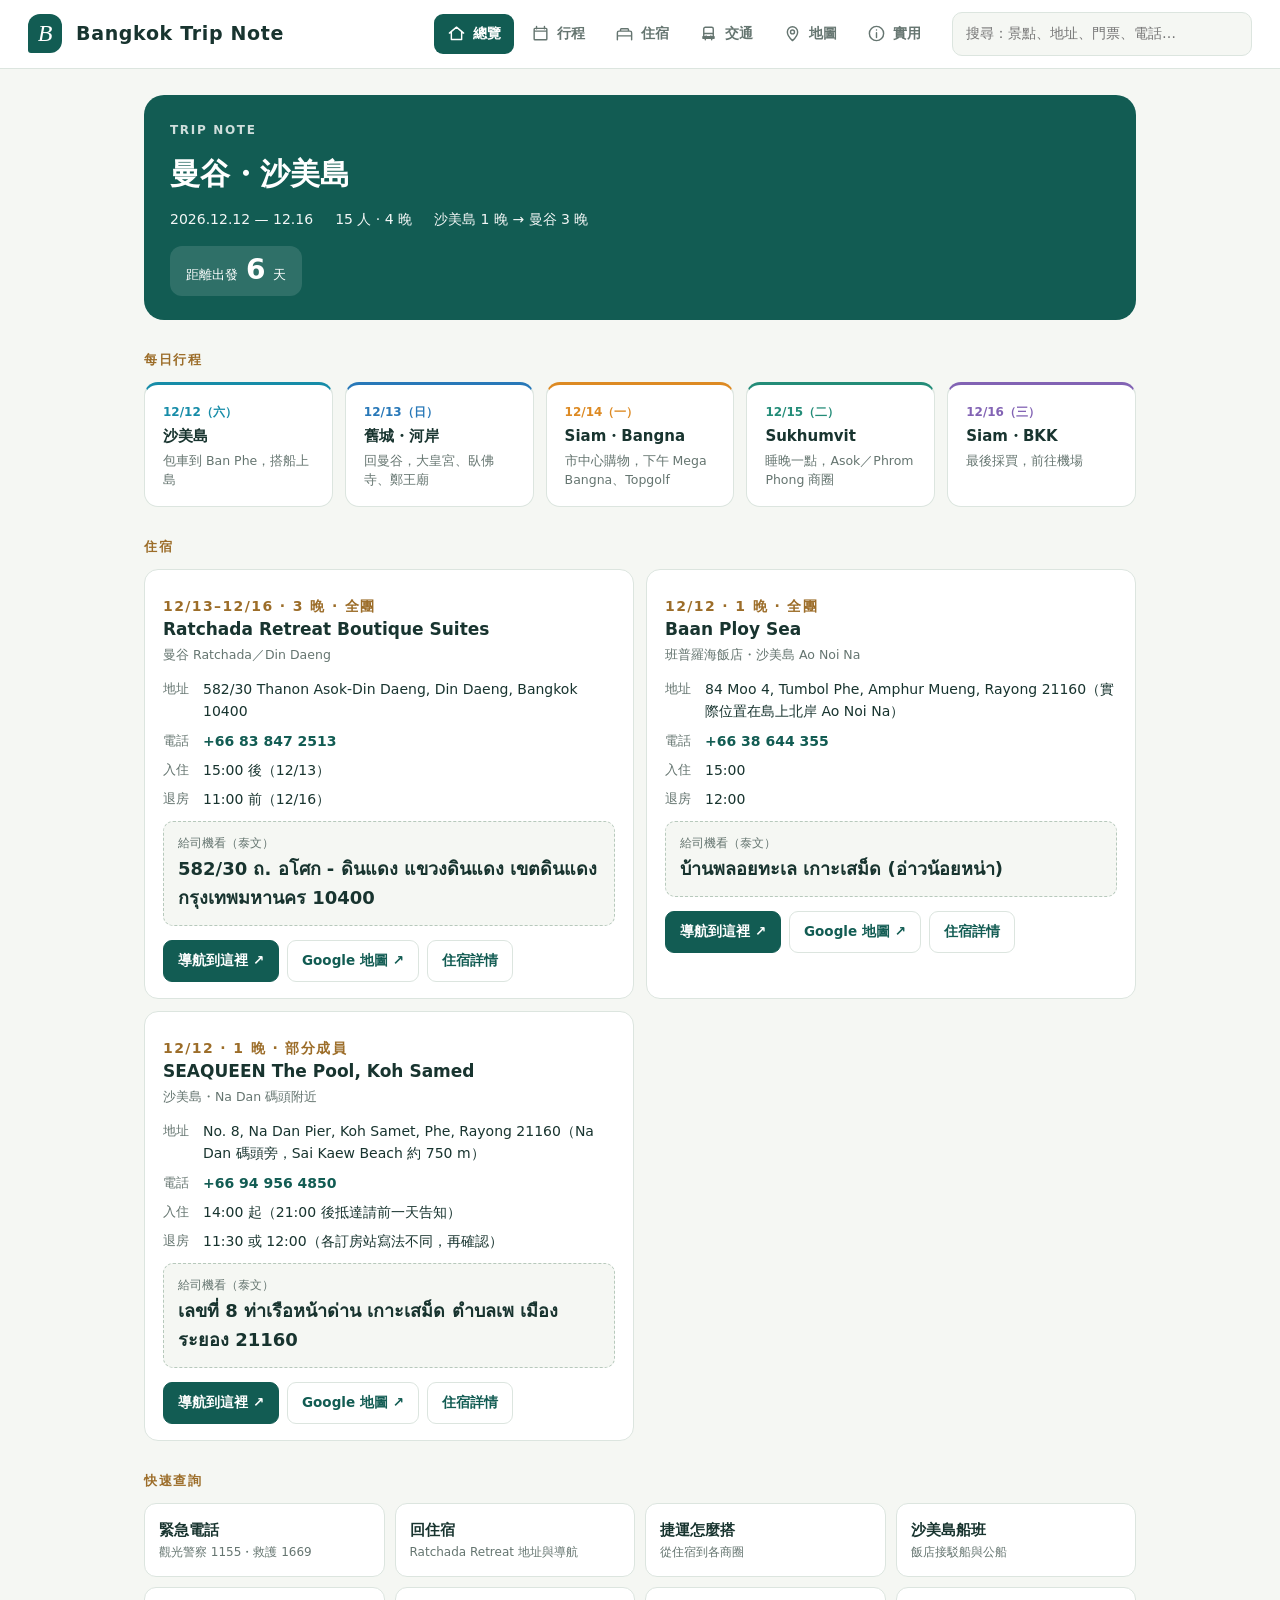
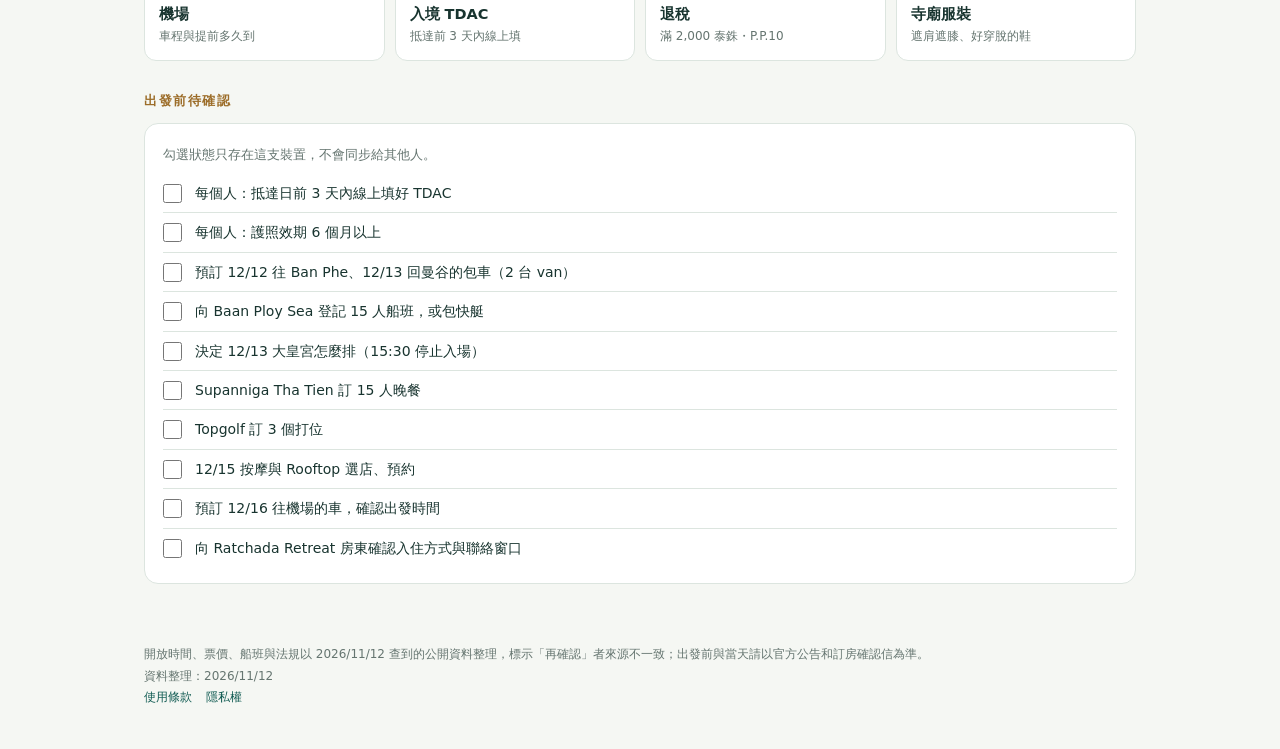
==== index.html @ 8118ffc1 "Add SEAQUEEN The Pool to the Koh Samet map and fill in stay contacts Position, Thai addresses and th" ====
<!doctype html>
<html lang="zh-Hant">
<head>
  <meta charset="utf-8">
  <meta name="viewport" content="width=device-width, initial-scale=1, viewport-fit=cover">
  <meta name="description" content="曼谷・沙美島旅遊攻略：2026 年 12 月 12–16 日每日行程、住宿、交通、景點資訊與實用須知。">
  <meta name="theme-color" content="#125c53">
  <meta name="referrer" content="strict-origin-when-cross-origin">
  <title>Bangkok Trip Note</title>
  <link rel="icon" href="favicon.svg" type="image/svg+xml">
  <link rel="stylesheet" href="vendor/leaflet.css">
  <link rel="stylesheet" href="styles.css?v=20261112-guide2">
  <link rel="stylesheet" href="guide.css?v=20261112-guide2">
  <script src="vendor/leaflet.js" defer></script>
  <script src="data.js?v=20261112-guide2" defer></script>
  <script src="itinerary.js?v=20261112-guide2" defer></script>
  <script src="guide-data.js?v=20261112-guide2" defer></script>
  <script src="navigation.js?v=20261112-guide2" defer></script>
  <script src="maps-config.js?v=20261012-live2" defer></script>
  <script src="google-maps.js?v=20261012-transit2" defer></script>
  <script src="app.js?v=20261112-guide2" defer></script>
  <script src="guide-app.js?v=20261112-guide2" defer></script>
</head>
<body>
  <a class="skip" href="#view">跳到主要內容</a>
  <header class="site-header">
    <a class="brand" href="#home" aria-label="Bangkok Trip Note 首頁"><span class="brand-symbol" aria-hidden="true">B</span><h1>Bangkok Trip Note</h1></a>
    <nav class="tabs" id="tabs" aria-label="攻略分頁"></nav>
    <div class="search" role="search">
      <label class="visually-hidden" for="search-input">搜尋攻略</label>
      <input id="search-input" type="search" placeholder="搜尋：景點、地址、門票、電話…" autocomplete="off" enterkeyhint="search">
      <div id="search-results" class="search-results" hidden></div>
    </div>
  </header>
  <main id="view" class="guide" tabindex="-1">
    <section id="view-home" class="view" data-view="home" aria-label="總覽"></section>
    <section id="view-plan" class="view" data-view="plan" aria-label="每日行程" hidden></section>
    <section id="view-stay" class="view" data-view="stay" aria-label="住宿" hidden></section>
    <section id="view-move" class="view" data-view="move" aria-label="交通" hidden></section>
    <section id="view-map" class="view view-map" data-view="map" aria-label="地圖" hidden>
      <div class="map-panel">
        <div class="map-toolbar"><div><span class="live-dot" aria-hidden="true"></span><strong id="map-label" aria-live="polite">住宿與行程</strong></div><div class="map-actions"><button id="home-closeup" type="button" hidden>住宿近景</button><button id="show-all" type="button">回到總覽</button><a class="header-link" id="open-google" target="_blank" rel="noopener noreferrer">Google 地圖 <span aria-hidden="true">↗</span></a></div></div>
        <nav id="day-tabs" class="day-tabs" aria-label="行程日期"></nav>
        <div class="map-wrap"><div id="route-map" aria-label="住宿、行程動線與活動範圍"></div><div id="gmp-map" aria-label="Google Maps 住宿與行程交通路線" hidden></div><div id="map-error" role="status" hidden></div></div>
        <div class="map-key"><span class="key-home">住宿</span><button id="toggle-routes" class="key-route" type="button" aria-pressed="true">交通路線</button><span class="key-area">活動範圍（概略）</span><button id="fit-route" type="button">全部路線</button></div>
        <div id="route-settings" class="route-settings" hidden><label for="departure-time">出發時間（曼谷）</label><input id="departure-time" type="datetime-local" step="60"><button id="update-departure" type="button">更新路線</button><span id="departure-error" role="status" hidden></span></div>
        <section id="navigation-panel" class="navigation-panel" aria-label="交通路線" hidden></section>
        <section id="route-details" class="route-details" aria-label="行程動線"></section>
        <div id="map-policies" class="map-policies" hidden><a href="terms.html">使用條款</a><a href="privacy.html">隱私權</a></div>
      </div>
    </section>
    <section id="view-info" class="view" data-view="info" aria-label="實用資訊" hidden></section>
  </main>
  <footer class="site-footer" id="site-footer"></footer>
  <noscript><p class="noscript">請啟用 JavaScript 以顯示攻略內容。</p></noscript>
</body>
</html>
---- vendor/leaflet.css ----
/* required styles */

.leaflet-pane,
.leaflet-tile,
.leaflet-marker-icon,
.leaflet-marker-shadow,
.leaflet-tile-container,
.leaflet-pane > svg,
.leaflet-pane > canvas,
.leaflet-zoom-box,
.leaflet-image-layer,
.leaflet-layer {
	position: absolute;
	left: 0;
	top: 0;
	}
.leaflet-container {
	overflow: hidden;
	}
.leaflet-tile,
.leaflet-marker-icon,
.leaflet-marker-shadow {
	-webkit-user-select: none;
	   -moz-user-select: none;
	        user-select: none;
	  -webkit-user-drag: none;
	}
/* Prevents IE11 from highlighting tiles in blue */
.leaflet-tile::selection {
	background: transparent;
}
/* Safari renders non-retina tile on retina better with this, but Chrome is worse */
.leaflet-safari .leaflet-tile {
	image-rendering: -webkit-optimize-contrast;
	}
/* hack that prevents hw layers "stretching" when loading new tiles */
.leaflet-safari .leaflet-tile-container {
	width: 1600px;
	height: 1600px;
	-webkit-transform-origin: 0 0;
	}
.leaflet-marker-icon,
.leaflet-marker-shadow {
	display: block;
	}
/* .leaflet-container svg: reset svg max-width decleration shipped in Joomla! (joomla.org) 3.x */
/* .leaflet-container img: map is broken in FF if you have max-width: 100% on tiles */
.leaflet-container .leaflet-overlay-pane svg {
	max-width: none !important;
	max-height: none !important;
	}
.leaflet-container .leaflet-marker-pane img,
.leaflet-container .leaflet-shadow-pane img,
.leaflet-container .leaflet-tile-pane img,
.leaflet-container img.leaflet-image-layer,
.leaflet-container .leaflet-tile {
	max-width: none !important;
	max-height: none !important;
	width: auto;
	padding: 0;
	}

.leaflet-container img.leaflet-tile {
	/* See: https://bugs.chromium.org/p/chromium/issues/detail?id=600120 */
	mix-blend-mode: plus-lighter;
}

.leaflet-container.leaflet-touch-zoom {
	-ms-touch-action: pan-x pan-y;
	touch-action: pan-x pan-y;
	}
.leaflet-container.leaflet-touch-drag {
	-ms-touch-action: pinch-zoom;
	/* Fallback for FF which doesn't support pinch-zoom */
	touch-action: none;
	touch-action: pinch-zoom;
}
.leaflet-container.leaflet-touch-drag.leaflet-touch-zoom {
	-ms-touch-action: none;
	touch-action: none;
}
.leaflet-container {
	-webkit-tap-highlight-color: transparent;
}
.leaflet-container a {
	-webkit-tap-highlight-color: rgba(51, 181, 229, 0.4);
}
.leaflet-tile {
	filter: inherit;
	visibility: hidden;
	}
.leaflet-tile-loaded {
	visibility: inherit;
	}
.leaflet-zoom-box {
	width: 0;
	height: 0;
	-moz-box-sizing: border-box;
	     box-sizing: border-box;
	z-index: 800;
	}
/* workaround for https://bugzilla.mozilla.org/show_bug.cgi?id=888319 */
.leaflet-overlay-pane svg {
	-moz-user-select: none;
	}

.leaflet-pane         { z-index: 400; }

.leaflet-tile-pane    { z-index: 200; }
.leaflet-overlay-pane { z-index: 400; }
.leaflet-shadow-pane  { z-index: 500; }
.leaflet-marker-pane  { z-index: 600; }
.leaflet-tooltip-pane   { z-index: 650; }
.leaflet-popup-pane   { z-index: 700; }

.leaflet-map-pane canvas { z-index: 100; }
.leaflet-map-pane svg    { z-index: 200; }

.leaflet-vml-shape {
	width: 1px;
	height: 1px;
	}
.lvml {
	behavior: url(#default#VML);
	display: inline-block;
	position: absolute;
	}


/* control positioning */

.leaflet-control {
	position: relative;
	z-index: 800;
	pointer-events: visiblePainted; /* IE 9-10 doesn't have auto */
	pointer-events: auto;
	}
.leaflet-top,
.leaflet-bottom {
	position: absolute;
	z-index: 1000;
	pointer-events: none;
	}
.leaflet-top {
	top: 0;
	}
.leaflet-right {
	right: 0;
	}
.leaflet-bottom {
	bottom: 0;
	}
.leaflet-left {
	left: 0;
	}
.leaflet-control {
	float: left;
	clear: both;
	}
.leaflet-right .leaflet-control {
	float: right;
	}
.leaflet-top .leaflet-control {
	margin-top: 10px;
	}
.leaflet-bottom .leaflet-control {
	margin-bottom: 10px;
	}
.leaflet-left .leaflet-control {
	margin-left: 10px;
	}
.leaflet-right .leaflet-control {
	margin-right: 10px;
	}


/* zoom and fade animations */

.leaflet-fade-anim .leaflet-popup {
	opacity: 0;
	-webkit-transition: opacity 0.2s linear;
	   -moz-transition: opacity 0.2s linear;
	        transition: opacity 0.2s linear;
	}
.leaflet-fade-anim .leaflet-map-pane .leaflet-popup {
	opacity: 1;
	}
.leaflet-zoom-animated {
	-webkit-transform-origin: 0 0;
	    -ms-transform-origin: 0 0;
	        transform-origin: 0 0;
	}
svg.leaflet-zoom-animated {
	will-change: transform;
}

.leaflet-zoom-anim .leaflet-zoom-animated {
	-webkit-transition: -webkit-transform 0.25s cubic-bezier(0,0,0.25,1);
	   -moz-transition:    -moz-transform 0.25s cubic-bezier(0,0,0.25,1);
	        transition:         transform 0.25s cubic-bezier(0,0,0.25,1);
	}
.leaflet-zoom-anim .leaflet-tile,
.leaflet-pan-anim .leaflet-tile {
	-webkit-transition: none;
	   -moz-transition: none;
	        transition: none;
	}

.leaflet-zoom-anim .leaflet-zoom-hide {
	visibility: hidden;
	}


/* cursors */

.leaflet-interactive {
	cursor: pointer;
	}
.leaflet-grab {
	cursor: -webkit-grab;
	cursor:    -moz-grab;
	cursor:         grab;
	}
.leaflet-crosshair,
.leaflet-crosshair .leaflet-interactive {
	cursor: crosshair;
	}
.leaflet-popup-pane,
.leaflet-control {
	cursor: auto;
	}
.leaflet-dragging .leaflet-grab,
.leaflet-dragging .leaflet-grab .leaflet-interactive,
.leaflet-dragging .leaflet-marker-draggable {
	cursor: move;
	cursor: -webkit-grabbing;
	cursor:    -moz-grabbing;
	cursor:         grabbing;
	}

/* marker & overlays interactivity */
.leaflet-marker-icon,
.leaflet-marker-shadow,
.leaflet-image-layer,
.leaflet-pane > svg path,
.leaflet-tile-container {
	pointer-events: none;
	}

.leaflet-marker-icon.leaflet-interactive,
.leaflet-image-layer.leaflet-interactive,
.leaflet-pane > svg path.leaflet-interactive,
svg.leaflet-image-layer.leaflet-interactive path {
	pointer-events: visiblePainted; /* IE 9-10 doesn't have auto */
	pointer-events: auto;
	}

/* visual tweaks */

.leaflet-container {
	background: #ddd;
	outline-offset: 1px;
	}
.leaflet-container a {
	color: #0078A8;
	}
.leaflet-zoom-box {
	border: 2px dotted #38f;
	background: rgba(255,255,255,0.5);
	}


/* general typography */
.leaflet-container {
	font-family: "Helvetica Neue", Arial, Helvetica, sans-serif;
	font-size: 12px;
	font-size: 0.75rem;
	line-height: 1.5;
	}


/* general toolbar styles */

.leaflet-bar {
	box-shadow: 0 1px 5px rgba(0,0,0,0.65);
	border-radius: 4px;
	}
.leaflet-bar a {
	background-color: #fff;
	border-bottom: 1px solid #ccc;
	width: 26px;
	height: 26px;
	line-height: 26px;
	display: block;
	text-align: center;
	text-decoration: none;
	color: black;
	}
.leaflet-bar a,
.leaflet-control-layers-toggle {
	background-position: 50% 50%;
	background-repeat: no-repeat;
	display: block;
	}
.leaflet-bar a:hover,
.leaflet-bar a:focus {
	background-color: #f4f4f4;
	}
.leaflet-bar a:first-child {
	border-top-left-radius: 4px;
	border-top-right-radius: 4px;
	}
.leaflet-bar a:last-child {
	border-bottom-left-radius: 4px;
	border-bottom-right-radius: 4px;
	border-bottom: none;
	}
.leaflet-bar a.leaflet-disabled {
	cursor: default;
	background-color: #f4f4f4;
	color: #bbb;
	}

.leaflet-touch .leaflet-bar a {
	width: 30px;
	height: 30px;
	line-height: 30px;
	}
.leaflet-touch .leaflet-bar a:first-child {
	border-top-left-radius: 2px;
	border-top-right-radius: 2px;
	}
.leaflet-touch .leaflet-bar a:last-child {
	border-bottom-left-radius: 2px;
	border-bottom-right-radius: 2px;
	}

/* zoom control */

.leaflet-control-zoom-in,
.leaflet-control-zoom-out {
	font: bold 18px 'Lucida Console', Monaco, monospace;
	text-indent: 1px;
	}

.leaflet-touch .leaflet-control-zoom-in, .leaflet-touch .leaflet-control-zoom-out  {
	font-size: 22px;
	}


/* layers control */

.leaflet-control-layers {
	box-shadow: 0 1px 5px rgba(0,0,0,0.4);
	background: #fff;
	border-radius: 5px;
	}
.leaflet-control-layers-toggle {
	background-image: url(images/layers.png);
	width: 36px;
	height: 36px;
	}
.leaflet-retina .leaflet-control-layers-toggle {
	background-image: url(images/layers-2x.png);
	background-size: 26px 26px;
	}
.leaflet-touch .leaflet-control-layers-toggle {
	width: 44px;
	height: 44px;
	}
.leaflet-control-layers .leaflet-control-layers-list,
.leaflet-control-layers-expanded .leaflet-control-layers-toggle {
	display: none;
	}
.leaflet-control-layers-expanded .leaflet-control-layers-list {
	display: block;
	position: relative;
	}
.leaflet-control-layers-expanded {
	padding: 6px 10px 6px 6px;
	color: #333;
	background: #fff;
	}
.leaflet-control-layers-scrollbar {
	overflow-y: scroll;
	overflow-x: hidden;
	padding-right: 5px;
	}
.leaflet-control-layers-selector {
	margin-top: 2px;
	position: relative;
	top: 1px;
	}
.leaflet-control-layers label {
	display: block;
	font-size: 13px;
	font-size: 1.08333em;
	}
.leaflet-control-layers-separator {
	height: 0;
	border-top: 1px solid #ddd;
	margin: 5px -10px 5px -6px;
	}

/* Default icon URLs */
.leaflet-default-icon-path { /* used only in path-guessing heuristic, see L.Icon.Default */
	background-image: url(images/marker-icon.png);
	}


/* attribution and scale controls */

.leaflet-container .leaflet-control-attribution {
	background: #fff;
	background: rgba(255, 255, 255, 0.8);
	margin: 0;
	}
.leaflet-control-attribution,
.leaflet-control-scale-line {
	padding: 0 5px;
	color: #333;
	line-height: 1.4;
	}
.leaflet-control-attribution a {
	text-decoration: none;
	}
.leaflet-control-attribution a:hover,
.leaflet-control-attribution a:focus {
	text-decoration: underline;
	}
.leaflet-attribution-flag {
	display: inline !important;
	vertical-align: baseline !important;
	width: 1em;
	height: 0.6669em;
	}
.leaflet-left .leaflet-control-scale {
	margin-left: 5px;
	}
.leaflet-bottom .leaflet-control-scale {
	margin-bottom: 5px;
	}
.leaflet-control-scale-line {
	border: 2px solid #777;
	border-top: none;
	line-height: 1.1;
	padding: 2px 5px 1px;
	white-space: nowrap;
	-moz-box-sizing: border-box;
	     box-sizing: border-box;
	background: rgba(255, 255, 255, 0.8);
	text-shadow: 1px 1px #fff;
	}
.leaflet-control-scale-line:not(:first-child) {
	border-top: 2px solid #777;
	border-bottom: none;
	margin-top: -2px;
	}
.leaflet-control-scale-line:not(:first-child):not(:last-child) {
	border-bottom: 2px solid #777;
	}

.leaflet-touch .leaflet-control-attribution,
.leaflet-touch .leaflet-control-layers,
.leaflet-touch .leaflet-bar {
	box-shadow: none;
	}
.leaflet-touch .leaflet-control-layers,
.leaflet-touch .leaflet-bar {
	border: 2px solid rgba(0,0,0,0.2);
	background-clip: padding-box;
	}


/* popup */

.leaflet-popup {
	position: absolute;
	text-align: center;
	margin-bottom: 20px;
	}
.leaflet-popup-content-wrapper {
	padding: 1px;
	text-align: left;
	border-radius: 12px;
	}
.leaflet-popup-content {
	margin: 13px 24px 13px 20px;
	line-height: 1.3;
	font-size: 13px;
	font-size: 1.08333em;
	min-height: 1px;
	}
.leaflet-popup-content p {
	margin: 17px 0;
	margin: 1.3em 0;
	}
.leaflet-popup-tip-container {
	width: 40px;
	height: 20px;
	position: absolute;
	left: 50%;
	margin-top: -1px;
	margin-left: -20px;
	overflow: hidden;
	pointer-events: none;
	}
.leaflet-popup-tip {
	width: 17px;
	height: 17px;
	padding: 1px;

	margin: -10px auto 0;
	pointer-events: auto;

	-webkit-transform: rotate(45deg);
	   -moz-transform: rotate(45deg);
	    -ms-transform: rotate(45deg);
	        transform: rotate(45deg);
	}
.leaflet-popup-content-wrapper,
.leaflet-popup-tip {
	background: white;
	color: #333;
	box-shadow: 0 3px 14px rgba(0,0,0,0.4);
	}
.leaflet-container a.leaflet-popup-close-button {
	position: absolute;
	top: 0;
	right: 0;
	border: none;
	text-align: center;
	width: 24px;
	height: 24px;
	font: 16px/24px Tahoma, Verdana, sans-serif;
	color: #757575;
	text-decoration: none;
	background: transparent;
	}
.leaflet-container a.leaflet-popup-close-button:hover,
.leaflet-container a.leaflet-popup-close-button:focus {
	color: #585858;
	}
.leaflet-popup-scrolled {
	overflow: auto;
	}

.leaflet-oldie .leaflet-popup-content-wrapper {
	-ms-zoom: 1;
	}
.leaflet-oldie .leaflet-popup-tip {
	width: 24px;
	margin: 0 auto;

	-ms-filter: "progid:DXImageTransform.Microsoft.Matrix(M11=0.70710678, M12=0.70710678, M21=-0.70710678, M22=0.70710678)";
	filter: progid:DXImageTransform.Microsoft.Matrix(M11=0.70710678, M12=0.70710678, M21=-0.70710678, M22=0.70710678);
	}

.leaflet-oldie .leaflet-control-zoom,
.leaflet-oldie .leaflet-control-layers,
.leaflet-oldie .leaflet-popup-content-wrapper,
.leaflet-oldie .leaflet-popup-tip {
	border: 1px solid #999;
	}


/* div icon */

.leaflet-div-icon {
	background: #fff;
	border: 1px solid #666;
	}


/* Tooltip */
/* Base styles for the element that has a tooltip */
.leaflet-tooltip {
	position: absolute;
	padding: 6px;
	background-color: #fff;
	border: 1px solid #fff;
	border-radius: 3px;
	color: #222;
	white-space: nowrap;
	-webkit-user-select: none;
	-moz-user-select: none;
	-ms-user-select: none;
	user-select: none;
	pointer-events: none;
	box-shadow: 0 1px 3px rgba(0,0,0,0.4);
	}
.leaflet-tooltip.leaflet-interactive {
	cursor: pointer;
	pointer-events: auto;
	}
.leaflet-tooltip-top:before,
.leaflet-tooltip-bottom:before,
.leaflet-tooltip-left:before,
.leaflet-tooltip-right:before {
	position: absolute;
	pointer-events: none;
	border: 6px solid transparent;
	background: transparent;
	content: "";
	}

/* Directions */

.leaflet-tooltip-bottom {
	margin-top: 6px;
}
.leaflet-tooltip-top {
	margin-top: -6px;
}
.leaflet-tooltip-bottom:before,
.leaflet-tooltip-top:before {
	left: 50%;
	margin-left: -6px;
	}
.leaflet-tooltip-top:before {
	bottom: 0;
	margin-bottom: -12px;
	border-top-color: #fff;
	}
.leaflet-tooltip-bottom:before {
	top: 0;
	margin-top: -12px;
	margin-left: -6px;
	border-bottom-color: #fff;
	}
.leaflet-tooltip-left {
	margin-left: -6px;
}
.leaflet-tooltip-right {
	margin-left: 6px;
}
.leaflet-tooltip-left:before,
.leaflet-tooltip-right:before {
	top: 50%;
	margin-top: -6px;
	}
.leaflet-tooltip-left:before {
	right: 0;
	margin-right: -12px;
	border-left-color: #fff;
	}
.leaflet-tooltip-right:before {
	left: 0;
	margin-left: -12px;
	border-right-color: #fff;
	}

/* Printing */

@media print {
	/* Prevent printers from removing background-images of controls. */
	.leaflet-control {
		-webkit-print-color-adjust: exact;
		print-color-adjust: exact;
		}
	}
---- styles.css ----
:root{color-scheme:light;--ink:#18342f;--muted:#657570;--line:#dce5df;--paper:#f5f7f3;--green:#125c53;--soft:#e9f1e9;--gold:#9c6d29;--white:#fff;font-family:Inter,"Noto Sans TC","Microsoft JhengHei",system-ui,sans-serif;font-size:14px;line-height:1.55}
*{box-sizing:border-box}body{margin:0;background:var(--paper);color:var(--ink)}a{color:var(--green);text-decoration:none}a:hover{text-decoration:underline}button,summary,a{-webkit-tap-highlight-color:transparent}button{font:inherit;cursor:pointer}button:focus-visible,a:focus-visible,summary:focus-visible{outline:3px solid #d39339;outline-offset:3px}h1,h2,h3,p{margin:0}.skip{position:absolute;top:-80px;left:12px;background:white;padding:12px;z-index:10}.skip:focus{top:8px}
.site-header{height:96px;display:flex;align-items:center;justify-content:space-between;gap:24px;padding:18px 32px;background:var(--white);border-bottom:1px solid var(--line)}.brand{display:flex;align-items:center;gap:14px;color:var(--ink)}.brand:hover{text-decoration:none}.brand-symbol{width:43px;height:49px;border-radius:15px 15px 15px 3px;background:var(--green);color:white;display:grid;place-items:center;font-family:Georgia,serif;font-size:30px;font-style:italic}.eyebrow{font-size:10px;letter-spacing:.15em;font-weight:650;color:var(--muted)}h1{font-size:23px;letter-spacing:.035em;font-weight:650}.trip{display:flex;align-items:center;gap:20px;font-size:13px;font-variant-numeric:tabular-nums}.trip-divider{width:1px;height:20px;background:var(--line)}.header-link{font-size:13px;white-space:nowrap}.header-link span{margin-left:12px}
.workspace{display:grid;grid-template-columns:minmax(330px,405px) minmax(0,1fr);max-width:1920px;margin:0 auto}.options-panel{padding:28px 24px 40px;border-right:1px solid var(--line);background:var(--white);height:calc(100dvh - 96px);overflow:auto}.options-heading{display:flex;justify-content:space-between;align-items:center;gap:15px}.options-heading h2{font-size:21px;margin-top:7px;font-weight:650}.count{font-family:Georgia,serif;font-size:42px;color:#b7c9bc;line-height:1}.intro{font-size:12px;color:var(--muted);margin:12px 0 22px;line-height:1.8}.stay-list{display:grid;gap:11px;margin-top:22px}.stay-card{border:1px solid var(--line);border-radius:12px;background:white;overflow:hidden}.stay-card[open]{border-color:#6a958b;box-shadow:0 5px 18px #193e3210}.stay-card summary{cursor:pointer;list-style:none;padding:16px 14px;display:grid;grid-template-columns:30px minmax(0,1fr) 12px;gap:11px;align-items:start}.stay-card summary::-webkit-details-marker{display:none}.letter{display:grid;place-items:center;width:29px;height:29px;border:1px solid #afc6bb;border-radius:50%;color:var(--green);font-size:12px;font-weight:650}.stay-card[open] .letter{background:var(--green);border-color:var(--green);color:white}.card-name{font-size:14px;font-weight:650;display:block;line-height:1.5;overflow-wrap:anywhere}.card-area{display:block;font-size:11px;color:var(--muted);margin-top:4px}.chevron{color:var(--muted);font-size:15px;transition:transform .16s}.stay-card[open] .chevron{transform:rotate(180deg)}.card-detail{padding:0 16px 17px 55px}.full-name{font-size:11px;color:var(--muted);line-height:1.65;padding-bottom:13px}.room-count{font-size:13px;font-weight:650}.bed-note{font-size:12px;line-height:1.8;margin:6px 0 12px;color:#4c655e}.tags{display:flex;flex-wrap:wrap;gap:5px;margin:10px 0 15px}.tag{font-size:10px;background:var(--soft);color:#33584b;padding:3px 7px;border-radius:4px}.price{border-top:1px solid var(--line);border-bottom:1px solid var(--line);padding:12px 0;margin:14px 0}.price-label{font-size:10px;color:var(--muted);display:block}.price-value{font-size:23px;font-weight:650;font-variant-numeric:tabular-nums;letter-spacing:-.03em}.price-per{font-size:11px;color:var(--muted);margin-top:2px}.price-pending{font-size:16px;font-weight:600}.review{font-size:11px;color:var(--muted);margin-top:5px}.note-label{font-size:10px;color:var(--gold);font-weight:650;letter-spacing:.1em;margin:13px 0 3px}.fact-note{font-size:12px;line-height:1.8}.card-actions{display:flex;flex-wrap:wrap;gap:8px;margin-top:15px}.focus-button{background:var(--green);border:1px solid var(--green);color:white;padding:8px 10px;border-radius:6px;font-size:11px}.listing-link{border:1px solid var(--line);padding:8px 10px;border-radius:6px;font-size:11px}.location-source{display:inline-block;margin-top:12px;font-size:10px}.source-note{border-top:1px solid var(--line);margin-top:24px;padding-top:17px;font-size:11px;color:var(--muted);line-height:1.8}.source-note strong{font-weight:600}.source-note p{margin-top:6px}
.map-panel{height:calc(100dvh - 96px);display:flex;flex-direction:column;min-height:530px;padding:22px 24px 0;min-width:0}.map-toolbar{display:flex;align-items:center;justify-content:space-between;gap:12px;padding-bottom:15px;min-height:44px}.map-toolbar>div{display:flex;gap:9px;align-items:center;font-size:13px;min-width:0}.map-toolbar strong{font-weight:600;overflow-wrap:anywhere}.live-dot{width:7px;height:7px;background:var(--green);border-radius:50%;flex-shrink:0}#show-all{border:0;background:transparent;color:var(--green);padding:5px 0;font-size:11px;white-space:nowrap}#show-all span{margin-left:8px}.map-wrap{position:relative;flex:1;min-height:340px;border:1px solid var(--line);border-radius:13px;overflow:hidden;background:#e6ece3}.map-wrap iframe{width:100%;height:100%;position:absolute;inset:0;border:0}.map-caption{display:flex;gap:12px;padding:15px 1px;font-size:11px;line-height:1.8;color:var(--muted)}.map-caption strong{color:var(--ink);font-weight:600}.location-icon{font-size:24px;line-height:1.2;color:var(--green)}.itinerary-strip{display:flex;gap:15px;margin-top:16px;font-size:10px;padding:12px 1px 17px;border-top:1px solid var(--line);color:var(--muted)}.itinerary-strip>span{white-space:nowrap;font-weight:650;color:var(--ink)}.itinerary-strip p span{color:#adbeb3}
@media(min-width:1450px){.workspace{grid-template-columns:440px minmax(0,1fr)}.options-panel{padding:32px}.map-panel{padding:28px 32px 0}.site-header{padding-left:40px;padding-right:40px}}
@media(max-width:1050px){.trip{display:none}.site-header{padding:18px 22px}.workspace{grid-template-columns:330px minmax(0,1fr)}.options-panel{padding:22px 18px}.map-panel{padding:18px 18px 0}.map-caption{font-size:10px}.itinerary-strip{display:none}}
@media(max-width:760px){.site-header{height:auto;min-height:82px;padding:15px 18px;gap:10px}.brand{gap:10px}.brand-symbol{width:33px;height:39px;font-size:25px;border-radius:11px 11px 11px 3px}.eyebrow{font-size:8px}h1{font-size:19px}.header-link{font-size:11px}.header-link span{margin-left:2px}.workspace{display:flex;flex-direction:column}.map-panel{order:0;height:auto;min-height:0;padding:16px 15px 0}.map-wrap{min-height:400px;height:55dvh;flex:auto}.map-toolbar{padding-bottom:12px}.map-toolbar>div{font-size:12px}.map-caption{font-size:11px;padding-bottom:17px}.options-panel{order:1;height:auto;overflow:visible;border:0;padding:25px 20px 36px}.options-heading h2{font-size:22px}.intro{margin-bottom:18px}.stay-card summary{padding:17px 15px}.card-name{font-size:15px}.card-area{font-size:12px}.card-detail{padding-left:57px;padding-right:18px}.focus-button,.listing-link{font-size:12px;min-height:42px;padding:10px 13px}.source-note{font-size:12px}.card-detail .fact-note,.bed-note{font-size:13px}.full-name{font-size:12px}.tag{font-size:11px}.location-source{font-size:11px}.price-label{font-size:11px}.price-per{font-size:12px}.map-toolbar button{min-height:40px}.count{font-size:45px}}
.stay-card.is-selected{border-color:var(--green)}.stay-card.is-selected>summary{background:var(--soft)}.stay-card.is-selected .letter{background:var(--green);border-color:var(--green);color:white}
[hidden]{display:none!important}
#route-map{position:absolute;inset:0;width:100%;height:100%;background:#edf0eb;z-index:0;font-family:inherit}
.home-icon,.place-icon{background:none;border:0}.home-pin{display:grid;place-items:center;width:28px;height:28px;border-radius:50%;background:#e43f43;color:white;border:2px solid white;font-size:11px;font-weight:750;box-shadow:0 2px 8px #18342f45}.home-pin.selected{width:36px;height:36px;font-size:14px;outline:7px solid #e43f4330;box-shadow:0 0 0 13px #e43f4310,0 3px 12px #18342f45;animation:home-pulse 2.8s ease-out infinite}.place-pin{display:grid;place-items:center;width:23px;height:23px;border-radius:50%;border:2px solid white;color:#fff;font-size:10px;font-weight:650;box-shadow:0 1px 5px #18342f35}.route-active{stroke-dasharray:13 8;animation:route-flow 16s linear infinite}.home-tooltip{font-family:inherit;font-size:11px;font-weight:650;color:var(--ink);border:0!important;box-shadow:0 2px 8px #18342f15!important}.place-popup{display:grid;gap:9px;font-family:inherit;min-width:140px;font-size:12px}.place-popup a{color:var(--green)!important;font-size:11px}.leaflet-tooltip{font-family:inherit;font-size:11px}.leaflet-control-attribution{font-size:9px!important}.leaflet-control-zoom a{color:var(--ink)}
@keyframes home-pulse{0%,100%{outline-color:#e43f4330}50%{outline-color:#e43f4360}}
@keyframes route-flow{to{stroke-dashoffset:-210}}
.map-panel{overflow:auto;min-height:0;padding-bottom:20px}.map-wrap{flex:none;height:clamp(320px,43dvh,640px);min-height:320px}
.map-actions{display:flex;gap:14px}.map-actions button,#fit-route{border:0;background:none;color:var(--green);font-size:11px;padding:5px 0;white-space:nowrap}
.day-tabs{display:flex;gap:7px;padding-bottom:13px;overflow-x:auto;flex-shrink:0}.day-tab{display:flex;align-items:center;gap:7px;white-space:nowrap;border:1px solid var(--line);background:#fff;border-radius:8px;padding:9px 11px;min-height:42px;font-size:11px;color:var(--muted)}.day-tab strong{font-weight:650;color:var(--ink)}.day-tab[aria-pressed=true]{border-color:var(--day-color);box-shadow:inset 0 -3px var(--day-color);background:#fff}.day-dot{width:7px;height:7px;border-radius:50%;background:var(--day-color);flex-shrink:0}.day-tab-label{font-size:10px}
.map-key{display:flex;align-items:center;gap:15px;font-size:10px;color:var(--muted);padding:11px 0;flex-wrap:wrap}.map-key>span{display:inline-flex;align-items:center;gap:6px}.key-home:before{content:"";width:9px;height:9px;border-radius:50%;background:#ff5252}.key-route:before{content:"";width:18px;border-top:3px solid var(--route-color,#2878b8)}.key-area:before{content:"";width:14px;height:10px;background:color-mix(in srgb,var(--route-color,#2878b8) 14%,transparent);border:1px solid var(--route-color,#2878b8)}.map-key #fit-route{margin-left:auto;font-size:10px}
.route-details{border-top:1px solid var(--line);padding:13px 0 15px;flex-shrink:0}.route-overview{display:grid;grid-template-columns:repeat(4,minmax(0,1fr));gap:9px}.route-day{background:white;border:1px solid var(--line);border-top:3px solid var(--day-color);border-radius:8px;text-align:left;padding:10px 11px;display:grid;gap:4px;color:var(--ink)}.route-day:hover{border-color:var(--day-color)}.route-date{font-size:10px;color:var(--day-color);font-weight:650}.route-day strong{font-size:12px;font-weight:650}.route-count{font-size:10px;color:var(--muted)}.route-heading,.analysis-heading{display:flex;justify-content:space-between;align-items:center;gap:12px}.route-heading h2{font-size:14px;font-weight:650;border-left:3px solid var(--day-color);padding-left:9px}.route-order,.analysis-heading>span{font-size:10px;color:var(--muted)}.route-stops{display:flex;flex-wrap:wrap;gap:6px;list-style:none;padding:0;margin:11px 0}.stop-button{display:flex;align-items:center;gap:6px;font-size:11px;border:1px solid var(--line);border-radius:6px;background:#fff;padding:6px 9px;color:var(--ink)}.stop-number{font-size:9px;color:var(--muted);font-variant-numeric:tabular-nums}.day-analysis{font-size:12px;line-height:1.8}.day-note,.day-pending{font-size:11px;color:var(--muted);margin-top:5px;line-height:1.7}.day-pending{color:var(--gold)}
.location-analysis{border-top:1px solid var(--line);padding-top:13px;flex-shrink:0}.analysis-heading h2{font-size:13px;font-weight:650}.distance-grid{display:grid;grid-template-columns:repeat(3,minmax(0,1fr));gap:8px;margin-top:10px}.distance-tile{display:grid;gap:2px;padding:10px 12px;background:white;border:1px solid var(--line);border-radius:8px;color:var(--ink)}.distance-tile:hover{border-color:var(--green);text-decoration:none;background:var(--soft)}.distance-label{font-size:10px;color:var(--muted)}.distance-value{font-size:20px;font-weight:650;font-variant-numeric:tabular-nums}.distance-nav{font-size:9px;color:var(--green)}
@media(max-width:1050px){.day-tab-label{display:none}.day-tab{padding:8px 11px}.route-overview{grid-template-columns:repeat(2,minmax(0,1fr))}.distance-grid{grid-template-columns:repeat(2,minmax(0,1fr))}.map-actions{gap:10px}}
@media(max-width:760px){.map-panel{height:auto;overflow:visible;min-height:0;padding-bottom:0}.map-wrap{height:55dvh;min-height:420px}.day-tabs{gap:6px;padding-bottom:12px}.day-tab{padding:8px 10px}.map-key{gap:10px}.map-toolbar{align-items:center}.map-toolbar>div{font-size:11px}.route-day{padding:11px 12px}.stop-button{min-height:40px}.distance-tile{min-height:83px}.distance-value{font-size:22px}.route-details,.location-analysis{padding-bottom:16px}}
@media(prefers-reduced-motion:reduce){*{scroll-behavior:auto!important;transition:none!important;animation:none!important}}

.area-tooltip{background:#fffffff2;border:0;box-shadow:none;padding:3px 7px;color:#29463e;font-size:10px;font-weight:600;letter-spacing:.02em}
.map-key #toggle-routes{display:inline-flex;align-items:center;gap:6px;border:0;background:none;padding:2px 0;color:var(--muted);font-size:10px}
.map-key #toggle-routes[aria-pressed=false]{opacity:.45}.map-key #toggle-routes[aria-pressed=false]:before{border-top-style:dashed}
.areas-heading{display:flex;justify-content:space-between;align-items:center;gap:12px;margin:15px 0 9px}.areas-heading h3{font-size:12px;font-weight:650}.areas-heading>span{font-size:10px;color:var(--muted)}
.area-grid{display:grid;grid-template-columns:repeat(2,minmax(0,1fr));gap:8px}.area-card{display:grid;gap:4px;text-align:left;border:1px solid var(--line);border-left:3px solid var(--area-color);border-radius:7px;background:#fff;color:var(--ink);padding:10px 12px;min-width:0}.area-card:hover,.area-card[aria-pressed=true]{border-color:var(--area-color);background:color-mix(in srgb,var(--area-color) 6%,white)}.area-card strong{font-size:12px;font-weight:650}.area-members{font-size:10px;color:var(--muted);overflow-wrap:anywhere}.area-meta{display:flex;justify-content:space-between;gap:8px;font-size:10px;color:var(--muted);margin-top:3px}.area-distance{color:var(--green);font-weight:650;white-space:nowrap}
.transfer-summary{display:flex;gap:8px 16px;flex-wrap:wrap;align-items:center;margin-top:12px;font-size:11px;background:#e9efeb;border-radius:6px;padding:10px 12px}.transfer-summary strong{font-weight:650}.transfer-note{color:var(--muted);font-size:10px}
@media(min-width:1450px){.area-grid{grid-template-columns:repeat(3,minmax(0,1fr))}}
@media(max-width:760px){.area-card{padding:10px}.area-card strong{font-size:11px}.area-meta{flex-wrap:wrap;gap:2px}.areas-heading>span{font-size:9px}.day-tabs{scrollbar-width:thin}}
@media(max-width:1350px){.day-tab-label{display:none}}
.navigation-panel{border-top:1px solid var(--line);padding:14px 0 18px;flex-shrink:0}.navigation-heading{display:flex;justify-content:space-between;align-items:center;gap:12px}.navigation-heading h2{font-size:14px;font-weight:650}.navigation-heading>span,.navigation-meta{font-size:10px;color:var(--muted)}.navigation-meta{margin-top:5px}.road-grid{display:grid;grid-template-columns:repeat(3,minmax(0,1fr));gap:8px;margin-top:11px}.road-tile{border:1px solid var(--line);border-left:3px solid var(--road-color);border-radius:8px;background:white;overflow:hidden}.road-tile.selected-road{border-color:var(--road-color);background:color-mix(in srgb,var(--road-color) 6%,white)}.road-focus{display:grid;gap:5px;width:100%;text-align:left;padding:10px 11px 4px;border:0;background:none;color:var(--ink)}.road-focus strong{font-size:11px;font-weight:650}.road-focus:disabled{cursor:default}.road-metrics{display:flex;align-items:baseline;gap:10px;flex-wrap:wrap}.road-km{font-size:20px;font-weight:650;font-variant-numeric:tabular-nums}.road-time{font-size:11px;color:var(--muted);white-space:nowrap}.road-google{display:block;padding:4px 11px 9px;font-size:10px}.road-status{font-size:11px;color:var(--muted);padding:3px 0}.selected-place{outline:6px solid #2878b825;box-shadow:0 0 0 10px #2878b810}.road-tooltip{font-family:inherit;font-size:11px;max-width:300px;white-space:normal}
@media(max-width:1050px){.road-grid{grid-template-columns:repeat(2,minmax(0,1fr))}}
@media(max-width:760px){.navigation-heading{align-items:flex-start}.navigation-heading h2{font-size:13px}.navigation-heading>span{font-size:9px;white-space:nowrap}.road-focus{min-height:65px}.road-google{padding-top:7px;padding-bottom:11px}.road-time{font-size:10px}}
.road-target{display:block;text-align:left;width:100%;padding:10px 11px 0;border:0;background:none;color:var(--ink);font-size:11px;font-weight:650}.road-target:hover{color:var(--green);text-decoration:underline}.road-focus{padding-top:4px}.overview-places{margin-top:14px}.overview-places h3{font-size:12px;font-weight:650;margin-bottom:8px}.place-buttons{display:flex;flex-wrap:wrap;gap:6px}.stop-button[aria-pressed=true]{border-color:var(--green);background:var(--soft)}
#gmp-map{position:absolute;inset:0;width:100%;height:100%}.google-marker{display:grid;justify-items:center;position:relative;font-family:inherit}.google-marker-label{position:absolute;bottom:100%;margin-bottom:7px;background:#fffffff5;box-shadow:0 1px 5px #18342f20;color:var(--ink);border-radius:4px;padding:3px 6px;white-space:nowrap;font-size:10px;display:none}.google-marker:hover .google-marker-label,.google-marker:has(.selected) .google-marker-label,.google-marker:has(.selected-place) .google-marker-label{display:block}.google-area-label{font-family:inherit;font-size:10px;font-weight:600;background:#ffffffe8;color:var(--ink);padding:3px 6px;border-radius:3px;white-space:nowrap}#map-error{position:absolute;inset:0;display:grid;place-items:center;background:var(--paper);font-size:13px;z-index:2}.route-warning{font-size:10px;color:var(--muted);padding:0 11px 9px}
.map-policies{display:flex;gap:15px;font-size:10px;margin-top:12px}.policy-page{max-width:780px;margin:0 auto;padding:45px 24px 70px}.policy-page h1{margin:26px 0 12px}.policy-page p{margin:16px 0;font-size:14px;line-height:1.85}
.route-settings{display:flex;align-items:center;flex-wrap:wrap;gap:9px;margin:0 0 12px;font-size:11px;flex-shrink:0}.route-settings input{min-width:0;max-width:100%;border:1px solid var(--line);border-radius:6px;background:white;color:var(--ink);font:inherit;padding:8px}.route-settings button{border:1px solid var(--line);border-radius:6px;background:white;font:inherit;color:var(--green);padding:8px 12px}.route-settings [role=status]{color:#a23c32;flex-basis:100%}.road-mode{font-size:10px;color:var(--muted)}.road-tile[data-mode=TRANSIT] .road-time{font-size:20px;font-weight:650;color:var(--ink)}.road-tile[data-mode=TRANSIT] .road-km{font-size:11px;font-weight:400;color:var(--muted)}.transit-lines{font-size:11px;line-height:1.5;overflow-wrap:anywhere}.transit-meta{font-size:10px;color:var(--muted)}.transit-details{font-size:10px;padding:0 11px 10px;line-height:1.7}.transit-details summary{cursor:pointer;color:var(--green)}.transit-steps{margin:7px 0 0;padding-left:17px}.transit-steps li{margin:5px 0;overflow-wrap:anywhere}.transit-agency{display:block;font-size:9px;color:var(--muted)}
@media(max-width:760px){.route-settings{gap:7px}.route-settings input,.route-settings button{min-height:40px;font-size:12px}.road-tile[data-mode=TRANSIT] .road-time{font-size:19px}.transit-details summary{padding:5px 0}.transit-lines{font-size:11px}}
---- guide.css ----
/* Guide layout — layered on top of styles.css (which still styles the map view). */
:root{--tabbar:62px;--day:#125c53;--warn:#a0521a;--warn-soft:#fbf1e3;--danger:#a23c32;--radius:14px}
html{scroll-behavior:smooth;scroll-padding-top:120px}
body{font-size:15px;-webkit-text-size-adjust:100%}
.visually-hidden{position:absolute;width:1px;height:1px;overflow:hidden;clip-path:inset(50%);white-space:nowrap}
.noscript{padding:24px;text-align:center}

/* Header */
.site-header{position:sticky;top:0;z-index:1200;height:auto;min-height:68px;padding:12px 28px;gap:18px;flex-wrap:nowrap}
.site-header h1{font-size:19px;white-space:nowrap}
.brand-symbol{width:34px;height:39px;border-radius:12px 12px 12px 3px;font-size:24px}
.tabs{display:flex;gap:4px;margin-left:auto}
.tab{display:flex;align-items:center;gap:7px;border:0;background:none;color:var(--muted);padding:9px 13px;border-radius:9px;font-size:14px;font-weight:600;white-space:nowrap}
.tab svg{width:19px;height:19px;flex-shrink:0;fill:none;stroke:currentColor;stroke-width:1.8;stroke-linecap:round;stroke-linejoin:round}
.tab:hover{background:var(--soft);color:var(--ink)}
.tab[aria-current=page]{background:var(--green);color:#fff}
.search{position:relative;flex:0 1 300px;min-width:170px}
.search input{width:100%;border:1px solid var(--line);border-radius:10px;background:var(--paper);color:var(--ink);font:inherit;font-size:14px;padding:10px 13px;min-height:42px}
.search input:focus{outline:3px solid #d39339;outline-offset:1px;background:#fff}
.search-results{position:absolute;right:0;left:0;top:calc(100% + 8px);background:#fff;border:1px solid var(--line);border-radius:12px;box-shadow:0 14px 40px #18342f2b;max-height:min(70dvh,560px);overflow:auto;padding:6px;min-width:300px}
.search-hit{display:grid;gap:2px;width:100%;text-align:left;border:0;background:none;color:var(--ink);padding:10px 12px;border-radius:8px}
.search-hit:hover,.search-hit:focus-visible{background:var(--soft)}
.search-hit strong{font-size:14px;font-weight:650}
.search-hit span{font-size:12px;color:var(--muted);line-height:1.5}
.search-hit .hit-where{font-size:11px;color:var(--gold);font-weight:650;letter-spacing:.04em}
.search-empty{padding:16px;font-size:13px;color:var(--muted)}
mark{background:#fbe6b5;color:inherit;border-radius:2px;padding:0 1px}

/* Views */
.guide{max-width:1040px;margin:0 auto;padding:26px 24px 60px;min-height:70dvh}
.guide:focus{outline:none}
.view-map{max-width:none}
.guide:has(.view-map:not([hidden])){max-width:1500px}
.view-map .map-panel{height:auto;overflow:visible;padding:0;min-height:0}
.view-map .map-wrap{height:clamp(360px,58dvh,720px)}
.view-map .header-link{font-size:11px}
.view-title{display:flex;align-items:baseline;justify-content:space-between;gap:14px;flex-wrap:wrap;margin-bottom:18px}
.view-title h2{font-size:24px;font-weight:700;letter-spacing:.01em}
.view-title p{font-size:13px;color:var(--muted)}
.section-title{font-size:13px;font-weight:700;color:var(--gold);letter-spacing:.12em;margin:30px 0 12px}
.section-title:first-child{margin-top:0}

/* Hero */
.hero{background:var(--green);color:#fff;border-radius:20px;padding:26px 26px 24px;display:grid;gap:16px}
.hero-kicker{font-size:12px;letter-spacing:.14em;font-weight:650;opacity:.8}
.hero h2{font-size:30px;font-weight:700;line-height:1.25}
.hero-meta{display:flex;flex-wrap:wrap;gap:8px 22px;font-size:14px;font-variant-numeric:tabular-nums;opacity:.95}
.hero-count{display:inline-flex;align-items:baseline;gap:8px;background:#ffffff1f;border-radius:12px;padding:10px 16px;width:fit-content}
.hero-count strong{font-size:28px;font-weight:700;font-variant-numeric:tabular-nums;line-height:1}
.hero-count span{font-size:13px}

/* Cards */
.grid{display:grid;gap:12px}
.grid.two{grid-template-columns:repeat(2,minmax(0,1fr))}
.grid.three{grid-template-columns:repeat(3,minmax(0,1fr))}
.grid.five{grid-template-columns:repeat(5,minmax(0,1fr))}
.card{background:#fff;border:1px solid var(--line);border-radius:var(--radius);padding:18px 18px 16px;min-width:0}
.card h3{font-size:17px;font-weight:700;line-height:1.4}
.card h4{font-size:14px;font-weight:700;margin:14px 0 6px}
.card p{font-size:14px;line-height:1.75;margin-top:6px}
.card .sub{font-size:12.5px;color:var(--muted);margin-top:2px}
.card ul,.card ol{margin:8px 0 0;padding-left:20px;font-size:14px;line-height:1.75}
.card li{margin:3px 0}
.card.flash{animation:flash 1.6s ease-out}
@keyframes flash{0%{box-shadow:0 0 0 4px #d39339}100%{box-shadow:0 0 0 4px #d3933900}}
.kicker{font-size:11px;font-weight:700;letter-spacing:.1em;color:var(--gold)}
.badge{display:inline-block;font-size:11px;font-weight:650;background:var(--soft);color:#33584b;border-radius:5px;padding:2px 8px;margin:0 6px 4px 0}
.badge.warn{background:var(--warn-soft);color:var(--warn)}
.facts{display:grid;grid-template-columns:max-content minmax(0,1fr);gap:7px 14px;margin:12px 0 0;font-size:14px;line-height:1.6}
.facts dt{color:var(--muted);font-size:12.5px;padding-top:1px;white-space:nowrap}
.facts dd{margin:0;overflow-wrap:anywhere}
.actions{display:flex;flex-wrap:wrap;gap:8px;margin-top:14px}
.btn{display:inline-flex;align-items:center;justify-content:center;gap:6px;min-height:42px;padding:9px 14px;border-radius:9px;border:1px solid var(--line);background:#fff;color:var(--green);font-size:13.5px;font-weight:650;text-decoration:none}
.btn:hover{text-decoration:none;border-color:var(--green);background:var(--soft)}
.btn.primary{background:var(--green);border-color:var(--green);color:#fff}
.btn.primary:hover{background:#0e4a43}
.note{background:var(--warn-soft);color:#6b3a12;border-radius:10px;padding:11px 14px;font-size:13.5px;line-height:1.7;margin-top:12px}
.note strong{font-weight:700}
.muted{color:var(--muted)}
.thai{font-size:18px;line-height:1.6;font-weight:600;background:var(--paper);border:1px dashed #b7c9bc;border-radius:10px;padding:12px 14px;margin-top:10px;overflow-wrap:anywhere}
.thai small{display:block;font-size:11.5px;color:var(--muted);font-weight:500;margin-bottom:3px}

/* Day chips + day view */
.day-chips{display:flex;gap:8px;overflow-x:auto;padding:2px 0 12px;margin:0 -4px 8px;position:sticky;top:67px;background:var(--paper);z-index:5;scrollbar-width:thin}
.day-chip{flex:0 0 auto;display:grid;gap:1px;text-align:left;border:1px solid var(--line);background:#fff;border-radius:11px;padding:8px 14px;min-width:104px;color:var(--ink);border-top:3px solid var(--day)}
.day-chip strong{font-size:14px;font-weight:700;font-variant-numeric:tabular-nums}
.day-chip span{font-size:12px;color:var(--muted)}
.day-chip[aria-pressed=true]{background:var(--day);border-color:var(--day);color:#fff}
.day-chip[aria-pressed=true] span{color:#ffffffd9}
.day-chip .today-dot{font-size:10px;font-weight:700;color:var(--gold)}
.day-chip[aria-pressed=true] .today-dot{color:#ffe2ae}
.day-head{border-left:4px solid var(--day);padding-left:14px;margin:8px 0 16px}
.day-head h3{font-size:22px;font-weight:700}
.day-head p{font-size:14px;color:#3d564f;line-height:1.7;margin-top:4px}
.day-card{border-top:3px solid var(--day);text-align:left;display:grid;gap:4px;color:var(--ink);cursor:pointer;font:inherit;align-content:start}
.day-card:hover{border-color:var(--day)}
.day-card strong{font-size:15px}
.day-card .date{font-size:12px;font-weight:700;color:var(--day);font-variant-numeric:tabular-nums}
.day-card span{font-size:12.5px;color:var(--muted);line-height:1.5}
.day-card.is-today{box-shadow:0 0 0 2px var(--day)}
.timeline{list-style:none;margin:0;padding:0;display:grid;gap:10px;position:relative}
.timeline>li{display:grid;grid-template-columns:34px minmax(0,1fr);gap:12px;align-items:start}
.step-no{width:30px;height:30px;border-radius:50%;background:var(--day);color:#fff;display:grid;place-items:center;font-size:13px;font-weight:700;margin-top:14px;font-variant-numeric:tabular-nums}
.step-no.move{background:#fff;color:var(--day);border:2px solid var(--day);font-size:14px}
.step{background:#fff;border:1px solid var(--line);border-radius:var(--radius);overflow:hidden}
.step summary{list-style:none;cursor:pointer;padding:14px 16px;display:grid;grid-template-columns:minmax(0,1fr) 14px;gap:10px;align-items:center}
.step summary::-webkit-details-marker{display:none}
.step summary .chev{color:var(--muted);transition:transform .16s}
.step[open] summary .chev{transform:rotate(180deg)}
.step-title{font-size:16px;font-weight:700;line-height:1.4}
.step-time{font-size:12px;font-weight:700;color:var(--day);font-variant-numeric:tabular-nums;margin-right:8px}
.step-brief{display:block;font-size:13px;color:var(--muted);margin-top:2px;line-height:1.55}
.step-body{padding:0 16px 16px;border-top:1px solid var(--line)}
.step-body p{font-size:14px;line-height:1.75;margin-top:10px}
.step-body ul{margin:8px 0 0;padding-left:20px;font-size:14px;line-height:1.75}
.step.plain{padding:13px 16px}
.step.plain p{font-size:13.5px;line-height:1.7;color:#3d564f;margin-top:3px}

/* Emergency / quick rows */
.quick{display:grid;grid-template-columns:repeat(4,minmax(0,1fr));gap:10px}
.quick a,.quick button{display:grid;gap:3px;align-content:center;min-height:74px;background:#fff;border:1px solid var(--line);border-radius:12px;padding:12px 14px;color:var(--ink);text-align:left;font:inherit}
.quick a:hover,.quick button:hover{border-color:var(--green);text-decoration:none;background:var(--soft)}
.quick strong{font-size:14.5px;font-weight:700}
.quick span{font-size:12px;color:var(--muted);line-height:1.45}
.tel{font-variant-numeric:tabular-nums;font-weight:700;white-space:nowrap}
.checklist{list-style:none;padding:0!important;margin:10px 0 0}
.checklist li{margin:0}
.checklist label{display:grid;grid-template-columns:22px minmax(0,1fr);gap:10px;align-items:start;padding:8px 0;font-size:14px;line-height:1.6;cursor:pointer;border-top:1px solid var(--line)}
.checklist li:first-child label{border-top:0}
.checklist input{width:19px;height:19px;margin:2px 0 0;accent-color:var(--green)}
.checklist input:checked+span{color:var(--muted);text-decoration:line-through}
.table-wrap{overflow-x:auto;margin-top:10px}
table.plain{border-collapse:collapse;width:100%;min-width:520px;font-size:13.5px;line-height:1.6}
table.plain th,table.plain td{text-align:left;padding:8px 10px;border-top:1px solid var(--line);vertical-align:top}
table.plain th{font-size:12px;color:var(--muted);font-weight:650;border-top:0;white-space:nowrap}
.toc{display:flex;flex-wrap:wrap;gap:7px;margin-bottom:18px}
.toc a{font-size:13px;border:1px solid var(--line);background:#fff;border-radius:999px;padding:6px 13px;color:var(--ink)}
.toc a:hover{border-color:var(--green);text-decoration:none}
.site-footer{max-width:1040px;margin:0 auto;padding:0 24px 40px;font-size:12px;color:var(--muted);line-height:1.8}
.site-footer a{margin-right:14px}

@media(max-width:1180px){.search{flex-basis:220px}.tab{padding:9px 10px}.site-header h1{font-size:17px}}
@media(max-width:980px){
  body{padding-bottom:calc(var(--tabbar) + env(safe-area-inset-bottom))}
  html{scroll-padding-top:150px}
  .site-header{padding:10px 16px;gap:12px;min-height:62px}
  .site-header h1{font-size:16px}
  .search{flex:1 1 auto;min-width:0}
  .search-results{position:fixed;left:10px;right:10px;top:68px;min-width:0}
  .tabs{position:fixed;left:0;right:0;bottom:0;z-index:1300;margin:0;background:#fff;border-top:1px solid var(--line);padding:6px 6px calc(6px + env(safe-area-inset-bottom));justify-content:space-around;gap:0}
  .tab{flex:1;flex-direction:column;gap:3px;font-size:11px;padding:6px 2px;min-height:50px;border-radius:10px}
  .tab[aria-current=page]{background:none;color:var(--green)}
  .tab[aria-current=page] svg{stroke-width:2.3}
  .guide{padding:18px 16px 40px}
  .day-chips{top:62px}
  .grid.five{grid-template-columns:repeat(2,minmax(0,1fr))}
  .grid.three{grid-template-columns:repeat(2,minmax(0,1fr))}
  .quick{grid-template-columns:repeat(2,minmax(0,1fr))}
}
@media(max-width:640px){
  .site-header h1{display:none}
  .grid.two,.grid.three{grid-template-columns:minmax(0,1fr)}
  .hero{padding:22px 20px;border-radius:16px}.hero h2{font-size:25px}
  .view-title h2{font-size:21px}
  .timeline>li{grid-template-columns:28px minmax(0,1fr);gap:9px}
  .step-no{width:26px;height:26px;font-size:12px}
  .facts{grid-template-columns:minmax(0,1fr);gap:1px}.facts dd{margin-bottom:8px}
  .btn{flex:1 1 auto}
  .view-map .map-wrap{height:52dvh;min-height:340px}
}
@media print{.site-header,.tabs,.search,.actions,.site-footer{display:none!important}.view{display:block!important}.view-map{display:none!important}body{background:#fff;padding:0}.step-body{display:block}}
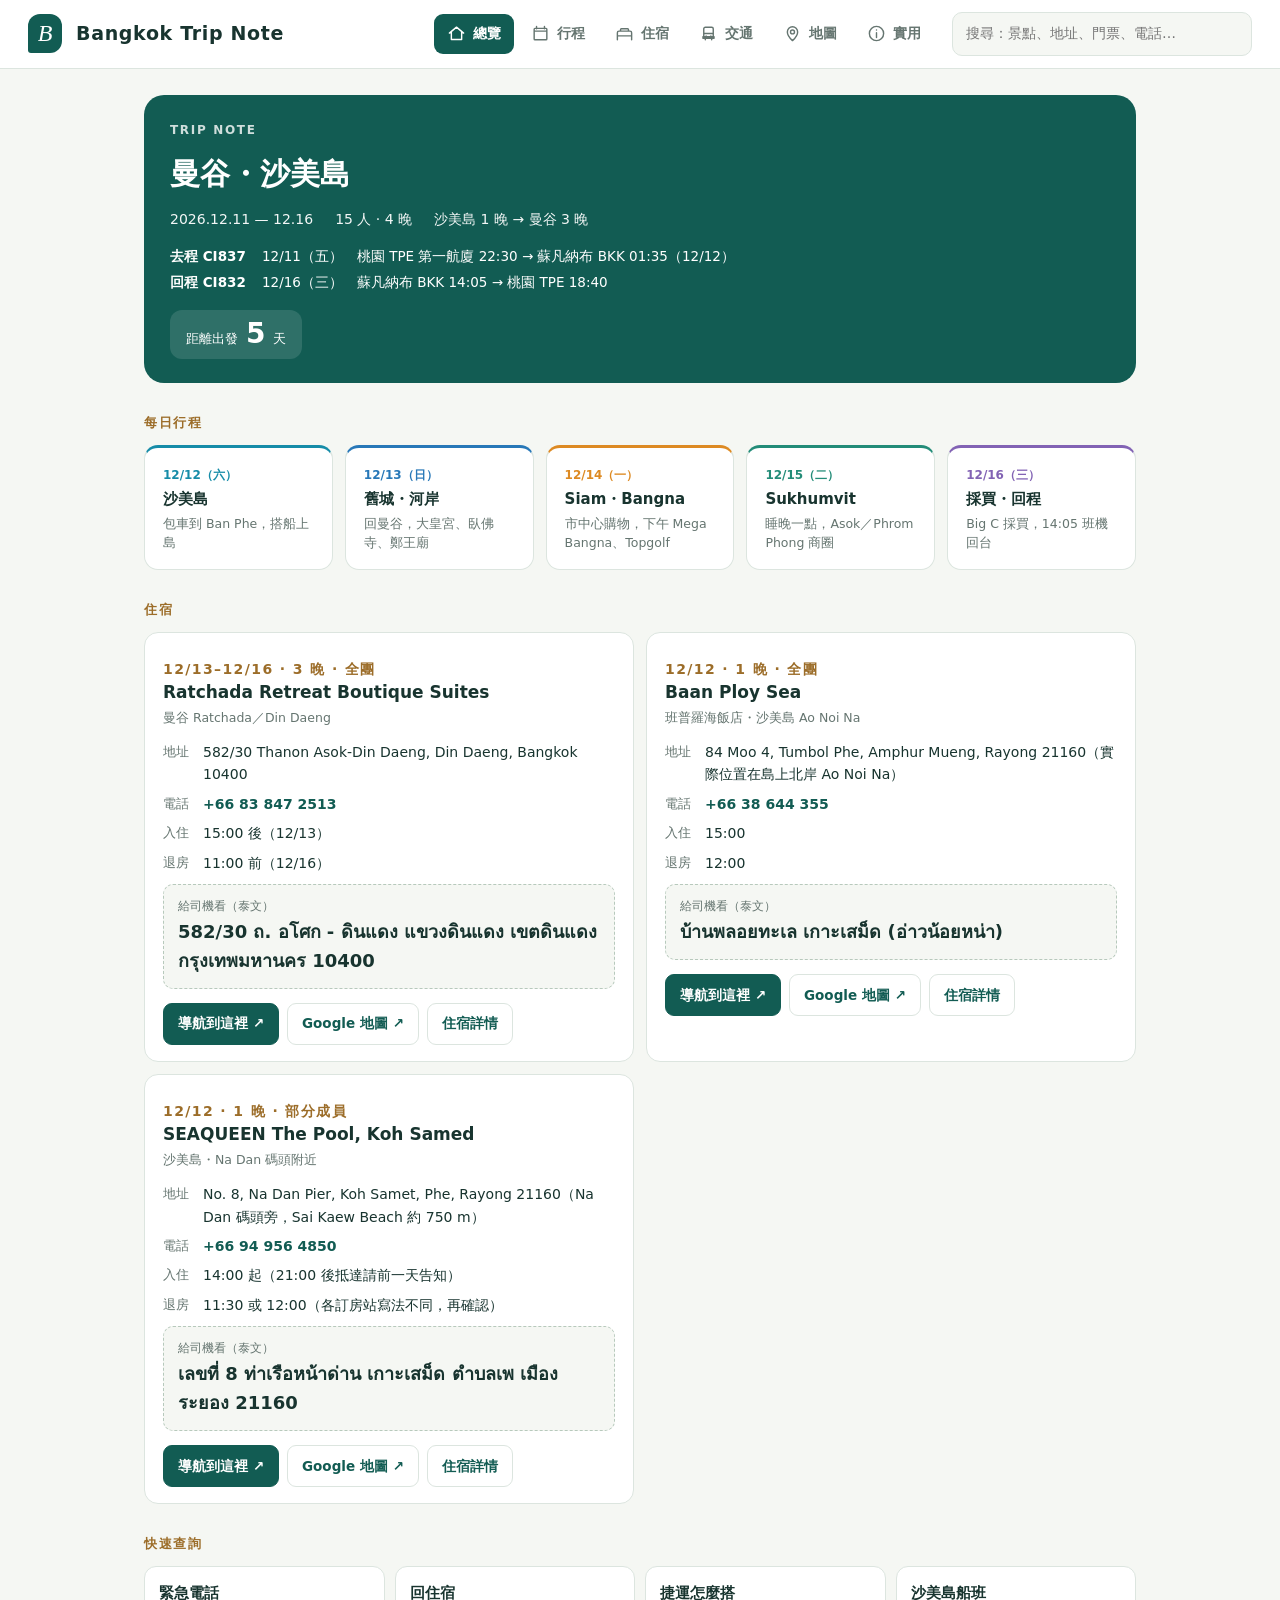
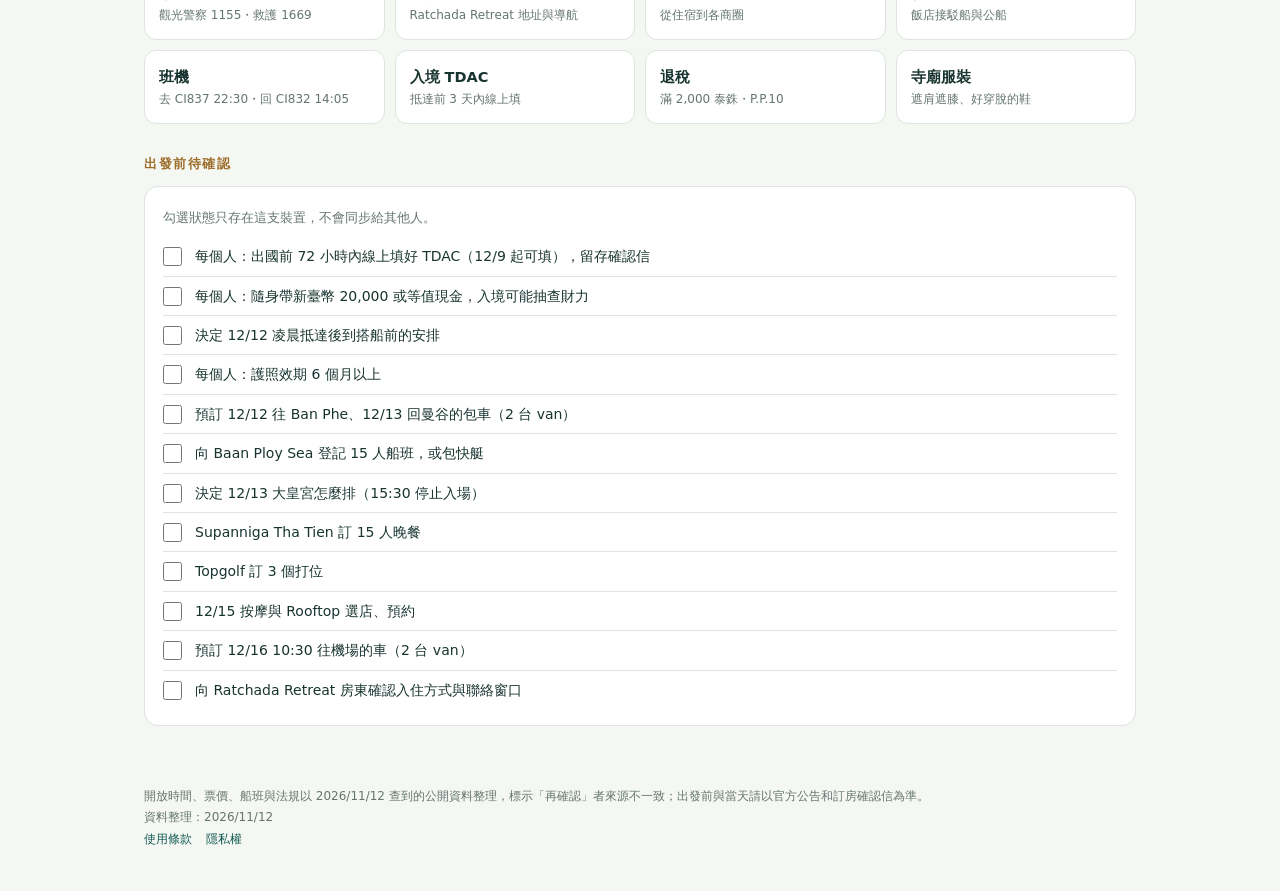
==== commit 7f77846d: "Add flights and rework the first and last day around them CI837 lands at 01:35 on 12 Dec; CI832 leav" ====
--- a/index.html
+++ b/index.html
@@ -9,17 +9,17 @@
   <title>Bangkok Trip Note</title>
   <link rel="icon" href="favicon.svg" type="image/svg+xml">
   <link rel="stylesheet" href="vendor/leaflet.css">
-  <link rel="stylesheet" href="styles.css?v=20261112-guide2">
-  <link rel="stylesheet" href="guide.css?v=20261112-guide2">
+  <link rel="stylesheet" href="styles.css?v=20261112-guide3">
+  <link rel="stylesheet" href="guide.css?v=20261112-guide3">
   <script src="vendor/leaflet.js" defer></script>
-  <script src="data.js?v=20261112-guide2" defer></script>
-  <script src="itinerary.js?v=20261112-guide2" defer></script>
-  <script src="guide-data.js?v=20261112-guide2" defer></script>
-  <script src="navigation.js?v=20261112-guide2" defer></script>
+  <script src="data.js?v=20261112-guide3" defer></script>
+  <script src="itinerary.js?v=20261112-guide3" defer></script>
+  <script src="guide-data.js?v=20261112-guide3" defer></script>
+  <script src="navigation.js?v=20261112-guide3" defer></script>
   <script src="maps-config.js?v=20261012-live2" defer></script>
   <script src="google-maps.js?v=20261012-transit2" defer></script>
-  <script src="app.js?v=20261112-guide2" defer></script>
-  <script src="guide-app.js?v=20261112-guide2" defer></script>
+  <script src="app.js?v=20261112-guide3" defer></script>
+  <script src="guide-app.js?v=20261112-guide3" defer></script>
 </head>
 <body>
   <a class="skip" href="#view">跳到主要內容</a>
--- a/guide.css
+++ b/guide.css
@@ -45,6 +45,7 @@
 .hero-kicker{font-size:12px;letter-spacing:.14em;font-weight:650;opacity:.8}
 .hero h2{font-size:30px;font-weight:700;line-height:1.25}
 .hero-meta{display:flex;flex-wrap:wrap;gap:8px 22px;font-size:14px;font-variant-numeric:tabular-nums;opacity:.95}
+.hero-flights{display:grid;gap:4px;font-size:13.5px;line-height:1.6;font-variant-numeric:tabular-nums}.hero-flights strong{display:inline-block;min-width:92px;font-weight:700}
 .hero-count{display:inline-flex;align-items:baseline;gap:8px;background:#ffffff1f;border-radius:12px;padding:10px 16px;width:fit-content}
 .hero-count strong{font-size:28px;font-weight:700;font-variant-numeric:tabular-nums;line-height:1}
 .hero-count span{font-size:13px}
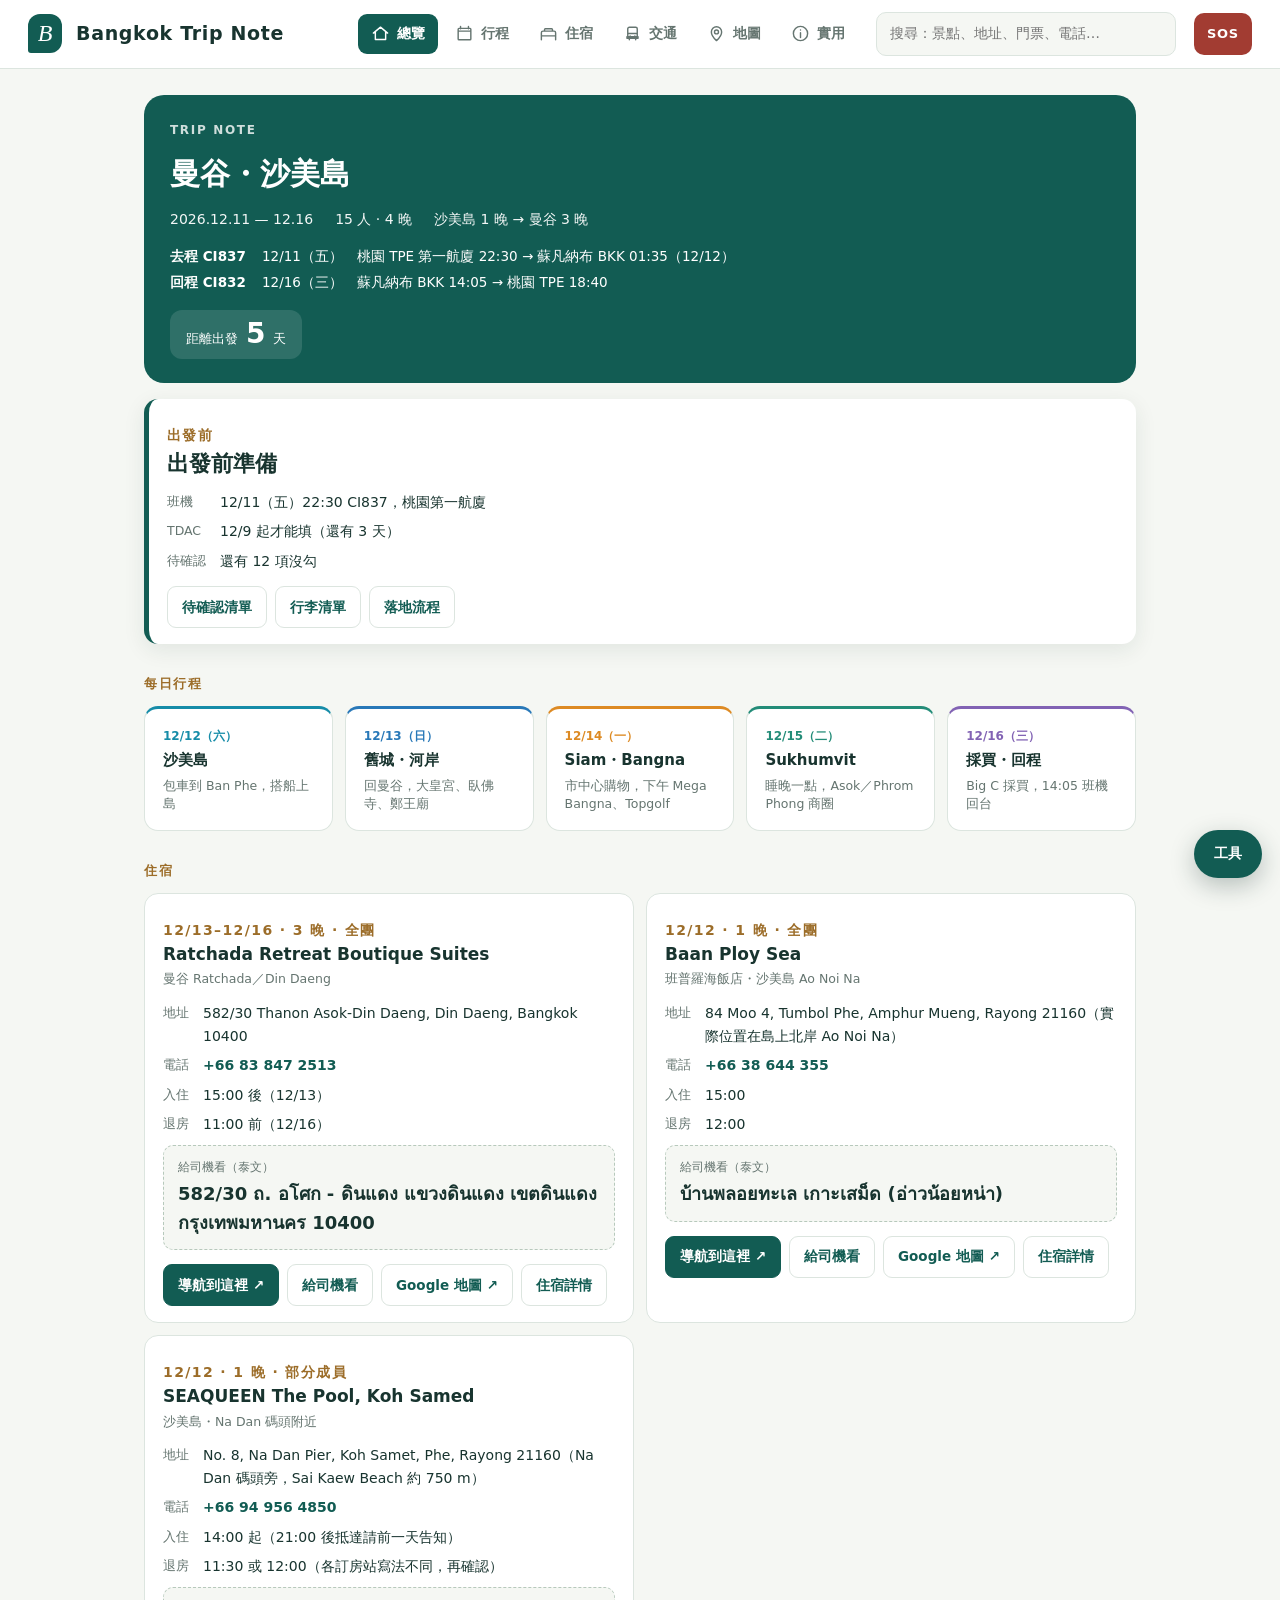
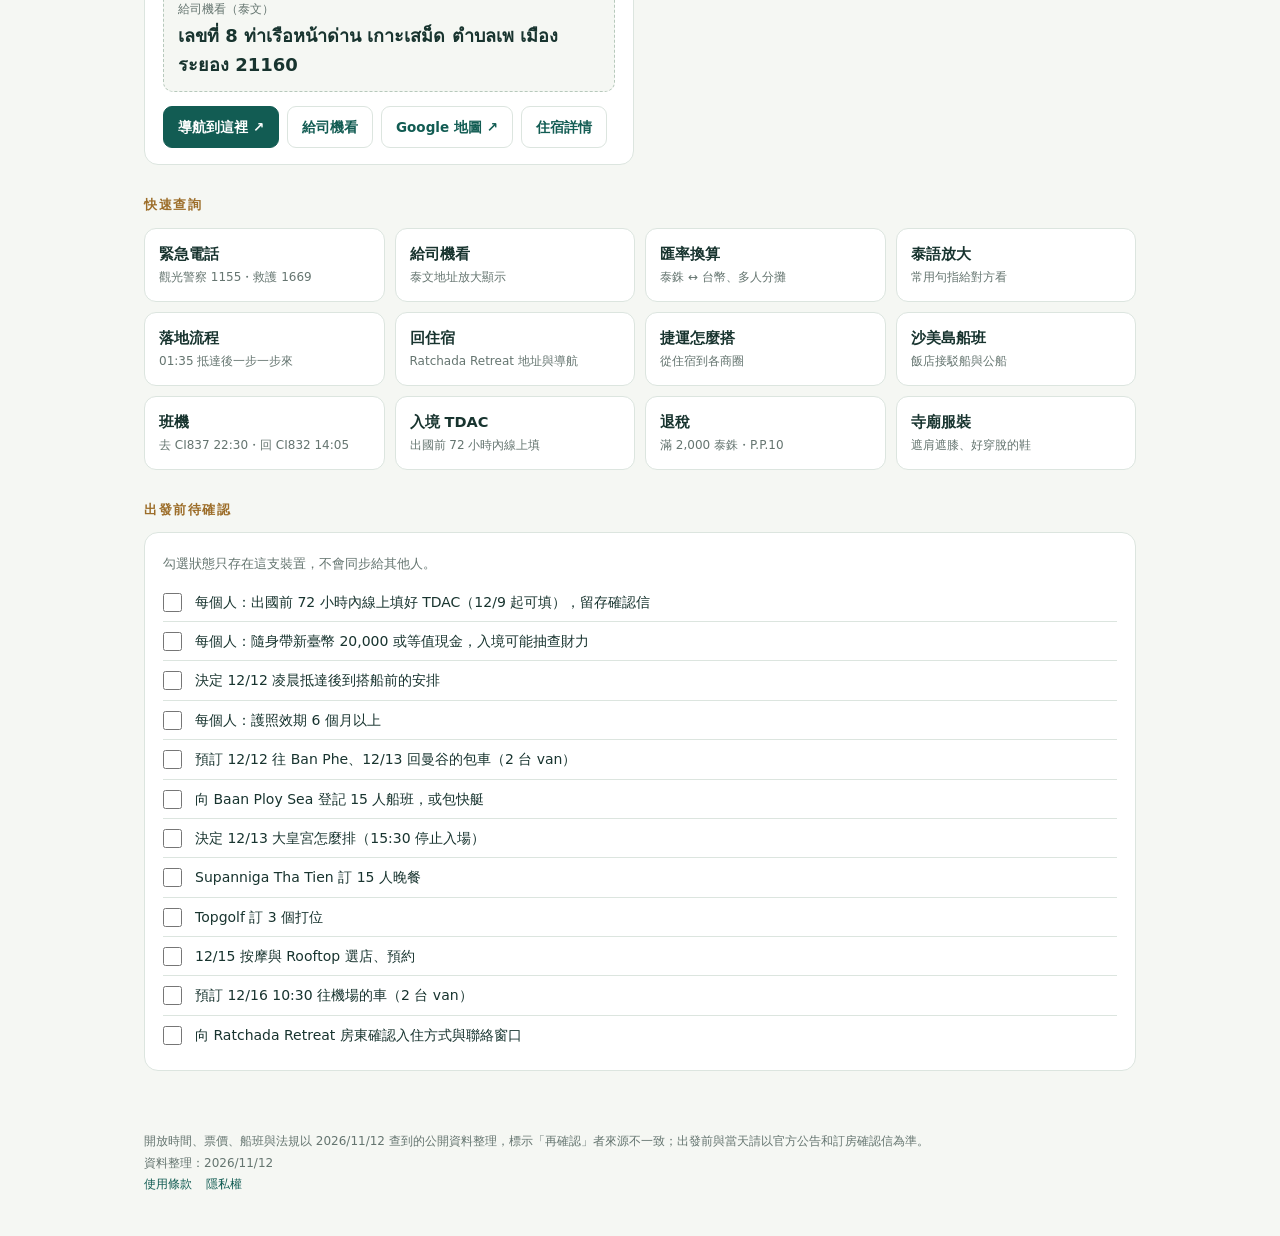
==== commit b4173332: "Add on-trip helpers: offline support, now card, driver cards, converter, SOS, sharing Co-Authored-By" ====
--- a/index.html
+++ b/index.html
@@ -3,23 +3,26 @@
 <head>
   <meta charset="utf-8">
   <meta name="viewport" content="width=device-width, initial-scale=1, viewport-fit=cover">
-  <meta name="description" content="曼谷・沙美島旅遊攻略：2026 年 12 月 12–16 日每日行程、住宿、交通、景點資訊與實用須知。">
+  <meta name="description" content="曼谷・沙美島旅遊攻略：2026 年 12 月 11–16 日每日行程、住宿、交通、景點資訊與實用須知。">
   <meta name="theme-color" content="#125c53">
   <meta name="referrer" content="strict-origin-when-cross-origin">
   <title>Bangkok Trip Note</title>
   <link rel="icon" href="favicon.svg" type="image/svg+xml">
+  <link rel="manifest" href="manifest.webmanifest">
+  <link rel="apple-touch-icon" href="apple-touch-icon.png">
+  <meta name="apple-mobile-web-app-title" content="Trip Note">
   <link rel="stylesheet" href="vendor/leaflet.css">
-  <link rel="stylesheet" href="styles.css?v=20261112-guide3">
-  <link rel="stylesheet" href="guide.css?v=20261112-guide3">
+  <link rel="stylesheet" href="styles.css?v=20261112-guide4">
+  <link rel="stylesheet" href="guide.css?v=20261112-guide4">
   <script src="vendor/leaflet.js" defer></script>
-  <script src="data.js?v=20261112-guide3" defer></script>
-  <script src="itinerary.js?v=20261112-guide3" defer></script>
-  <script src="guide-data.js?v=20261112-guide3" defer></script>
-  <script src="navigation.js?v=20261112-guide3" defer></script>
+  <script src="data.js?v=20261112-guide4" defer></script>
+  <script src="itinerary.js?v=20261112-guide4" defer></script>
+  <script src="guide-data.js?v=20261112-guide4" defer></script>
+  <script src="navigation.js?v=20261112-guide4" defer></script>
   <script src="maps-config.js?v=20261012-live2" defer></script>
   <script src="google-maps.js?v=20261012-transit2" defer></script>
-  <script src="app.js?v=20261112-guide3" defer></script>
-  <script src="guide-app.js?v=20261112-guide3" defer></script>
+  <script src="app.js?v=20261112-guide4" defer></script>
+  <script src="guide-app.js?v=20261112-guide4" defer></script>
 </head>
 <body>
   <a class="skip" href="#view">跳到主要內容</a>
@@ -31,7 +34,9 @@
       <input id="search-input" type="search" placeholder="搜尋：景點、地址、門票、電話…" autocomplete="off" enterkeyhint="search">
       <div id="search-results" class="search-results" hidden></div>
     </div>
+    <button id="sos-button" class="sos-button" type="button" aria-label="緊急聯絡">SOS</button>
   </header>
+  <div id="offline" class="offline" role="status" hidden>目前離線：攻略內容照常可看，地圖與導航需要網路。</div>
   <main id="view" class="guide" tabindex="-1">
     <section id="view-home" class="view" data-view="home" aria-label="總覽"></section>
     <section id="view-plan" class="view" data-view="plan" aria-label="每日行程" hidden></section>
@@ -52,6 +57,9 @@
     <section id="view-info" class="view" data-view="info" aria-label="實用資訊" hidden></section>
   </main>
   <footer class="site-footer" id="site-footer"></footer>
+  <button id="fab" class="fab" type="button">工具</button>
+  <dialog id="sheet" class="sheet" aria-labelledby="sheet-title"><div class="sheet-head"><h2 id="sheet-title"></h2><button id="sheet-close" type="button">關閉</button></div><div id="sheet-body" class="sheet-body"></div></dialog>
+  <div id="toast" class="toast" role="status" hidden></div>
   <noscript><p class="noscript">請啟用 JavaScript 以顯示攻略內容。</p></noscript>
 </body>
 </html>
--- a/guide.css
+++ b/guide.css
@@ -140,6 +140,62 @@
 .site-footer{max-width:1040px;margin:0 auto;padding:0 24px 40px;font-size:12px;color:var(--muted);line-height:1.8}
 .site-footer a{margin-right:14px}
 
+/* Now card */
+.card{position:relative}
+.card-share{position:absolute;top:10px;right:10px;border:1px solid var(--line);background:#fff;color:var(--muted);border-radius:999px;font-size:12px;font-weight:650;padding:5px 11px;min-height:30px}
+.card-share:hover{border-color:var(--green);color:var(--green)}
+.card:has(>.card-share)>h3{padding-right:58px}
+.card.now{margin-top:16px;border:0;border-left:5px solid var(--day);box-shadow:0 6px 22px #18342f17}
+.now-label{font-size:12.5px!important;font-weight:700;color:var(--day);margin-top:10px!important;font-variant-numeric:tabular-nums}
+.card .now-title{font-size:22px;line-height:1.35;margin-top:2px}
+.day-head .sun{font-size:12.5px;color:var(--gold);font-weight:650}
+
+/* Always-visible helpers */
+.sos-button{flex:0 0 auto;border:0;background:var(--danger);color:#fff;font-weight:800;font-size:13px;letter-spacing:.06em;border-radius:10px;min-height:42px;padding:0 13px}
+.sos-button:hover{background:#8a3027}
+.fab{position:fixed;right:18px;bottom:22px;z-index:1250;border:0;background:var(--green);color:#fff;font-size:14px;font-weight:700;border-radius:999px;min-height:48px;padding:0 20px;box-shadow:0 8px 24px #18342f47}
+.fab:hover{background:#0e4a43}
+.offline{position:sticky;top:0;z-index:1190;background:#6b3a12;color:#fff;font-size:12.5px;text-align:center;padding:6px 12px}
+.toast{position:fixed;left:50%;transform:translateX(-50%);bottom:calc(var(--tabbar) + 30px);z-index:1400;background:var(--ink);color:#fff;font-size:13.5px;border-radius:999px;padding:10px 18px;box-shadow:0 8px 24px #0004;max-width:calc(100vw - 32px)}
+
+/* Sheet */
+.sheet{border:0;padding:0;background:var(--paper);color:var(--ink);width:min(640px,100vw);max-width:100vw;height:min(860px,100dvh);max-height:100dvh;border-radius:18px;overflow:hidden}
+.sheet[open]{display:grid;grid-template-rows:auto minmax(0,1fr)}
+.sheet::backdrop{background:#0e2420b3}
+.sheet-head{display:flex;align-items:center;justify-content:space-between;gap:12px;padding:12px 14px 12px 20px;background:#fff;border-bottom:1px solid var(--line)}
+.sheet-head h2{font-size:17px;font-weight:700}
+.sheet-head button{border:1px solid var(--line);background:#fff;color:var(--ink);border-radius:9px;min-height:42px;padding:0 16px;font-weight:650;font-size:14px}
+.sheet-body{overflow:auto;padding:18px 20px calc(28px + env(safe-area-inset-bottom));overscroll-behavior:contain}
+.driver{display:grid;gap:12px;align-content:center;min-height:100%;text-align:center}
+.driver-thai{font-size:clamp(30px,8.4vw,54px);line-height:1.45;font-weight:700;overflow-wrap:anywhere;background:#fff;border:2px solid var(--green);border-radius:16px;padding:22px 16px}
+.driver-ask{font-size:17px;color:var(--muted);order:-1}
+.driver-name{font-size:17px;font-weight:700}
+.driver-address{font-size:13.5px;color:var(--muted);line-height:1.6}
+.driver .actions{justify-content:center}
+.convert{background:#fff;border:1px solid var(--line);border-radius:var(--radius);padding:16px}
+.convert-grid{display:grid;grid-template-columns:repeat(2,minmax(0,1fr));gap:10px}
+.field{display:grid;gap:4px;font-size:12.5px;color:var(--muted);font-weight:650}
+.field input{width:100%;border:1px solid var(--line);border-radius:10px;background:var(--paper);color:var(--ink);font:inherit;font-size:22px;font-weight:700;font-variant-numeric:tabular-nums;padding:9px 12px;min-height:52px}
+.field input:focus{outline:3px solid #d39339;outline-offset:1px;background:#fff}
+.convert-grid+.chips+.convert-grid .field input{font-size:16px;min-height:44px;font-weight:600}
+.chips{display:flex;flex-wrap:wrap;gap:7px;margin:10px 0 14px}
+.chip{border:1px solid var(--line);background:#fff;color:var(--green);border-radius:999px;min-height:36px;padding:0 14px;font-size:13.5px;font-weight:650;font-variant-numeric:tabular-nums}
+.chip:hover{border-color:var(--green);background:var(--soft)}
+.convert-out{font-size:15px;font-weight:700;color:var(--green);margin-top:10px;min-height:1.5em}
+.convert .sub{font-size:12px;color:var(--muted);margin-top:4px;line-height:1.6}
+.tool-list{display:grid;grid-template-columns:repeat(2,minmax(0,1fr));gap:8px}
+.tool-item{display:grid;gap:2px;text-align:left;background:#fff;border:1px solid var(--line);border-radius:12px;padding:11px 14px;color:var(--ink);min-height:60px;font:inherit}
+.tool-item:hover{border-color:var(--green);background:var(--soft)}
+.tool-item strong{font-size:14px;font-weight:700}
+.tool-item span{font-size:13.5px;color:var(--muted);overflow-wrap:anywhere}
+.tool-tips{margin:0;padding-left:20px;font-size:13.5px;line-height:1.8}
+.sos{display:grid;gap:10px}
+.sos-call{display:flex;align-items:center;justify-content:space-between;gap:12px;background:#fff;border:1px solid var(--line);border-left:5px solid var(--danger);border-radius:12px;padding:14px 16px;color:var(--ink);min-height:62px}
+.sos-call:hover{text-decoration:none;border-color:var(--danger)}
+.sos-call span{font-size:14.5px;font-weight:650}
+.sos-call strong{font-size:21px;font-weight:800;color:var(--danger);font-variant-numeric:tabular-nums;white-space:nowrap}
+.sos .section-title{margin:14px 0 0}
+
 @media(max-width:1180px){.search{flex-basis:220px}.tab{padding:9px 10px}.site-header h1{font-size:17px}}
 @media(max-width:980px){
   body{padding-bottom:calc(var(--tabbar) + env(safe-area-inset-bottom))}
@@ -157,6 +213,8 @@
   .grid.five{grid-template-columns:repeat(2,minmax(0,1fr))}
   .grid.three{grid-template-columns:repeat(2,minmax(0,1fr))}
   .quick{grid-template-columns:repeat(2,minmax(0,1fr))}
+  .fab{bottom:calc(var(--tabbar) + 14px + env(safe-area-inset-bottom));right:14px}
+  .sheet{width:100vw;height:100dvh;border-radius:0}
 }
 @media(max-width:640px){
   .site-header h1{display:none}
@@ -167,6 +225,8 @@
   .step-no{width:26px;height:26px;font-size:12px}
   .facts{grid-template-columns:minmax(0,1fr);gap:1px}.facts dd{margin-bottom:8px}
   .btn{flex:1 1 auto}
+  .tool-list{grid-template-columns:minmax(0,1fr)}
+  .sos-button{padding:0 11px}
   .view-map .map-wrap{height:52dvh;min-height:340px}
 }
-@media print{.site-header,.tabs,.search,.actions,.site-footer{display:none!important}.view{display:block!important}.view-map{display:none!important}body{background:#fff;padding:0}.step-body{display:block}}
+@media print{.site-header,.tabs,.search,.actions,.site-footer,.fab,.card-share,.offline{display:none!important}.view{display:block!important}.view-map{display:none!important}body{background:#fff;padding:0}.step-body{display:block}}
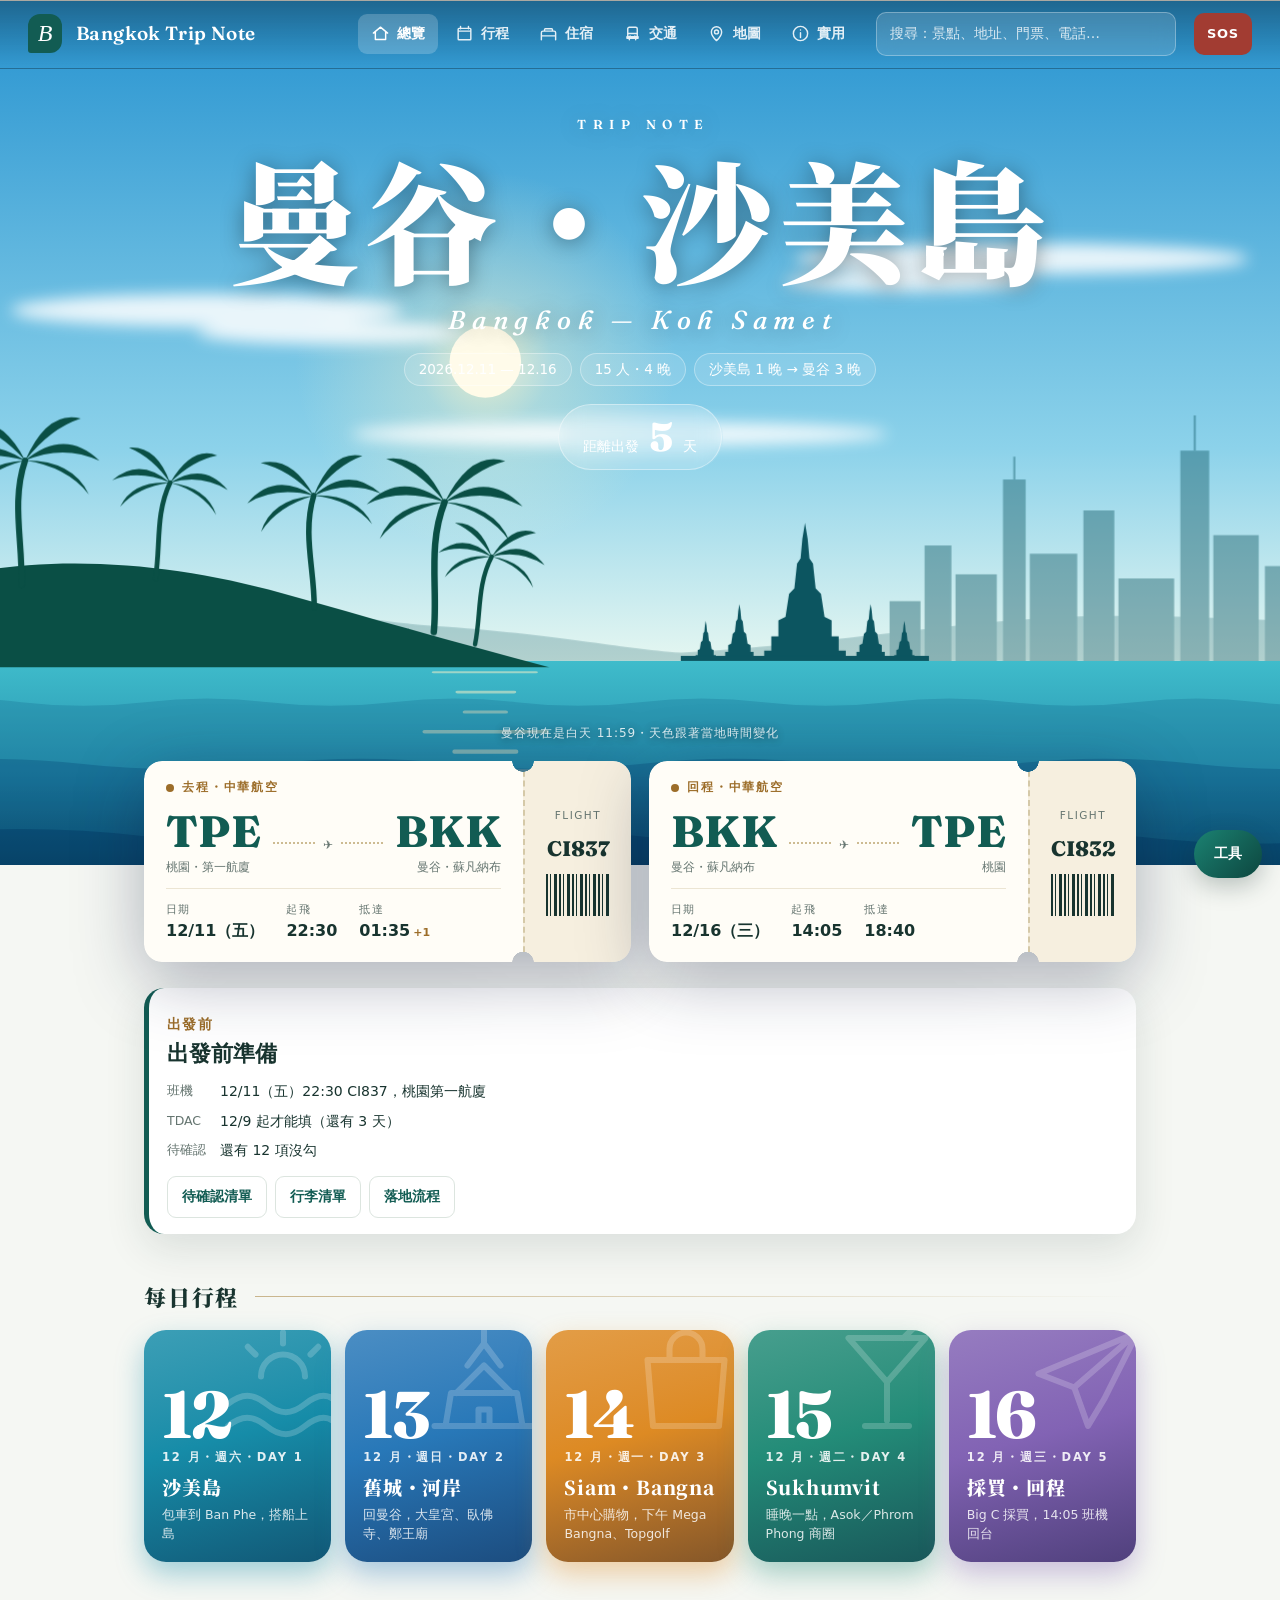
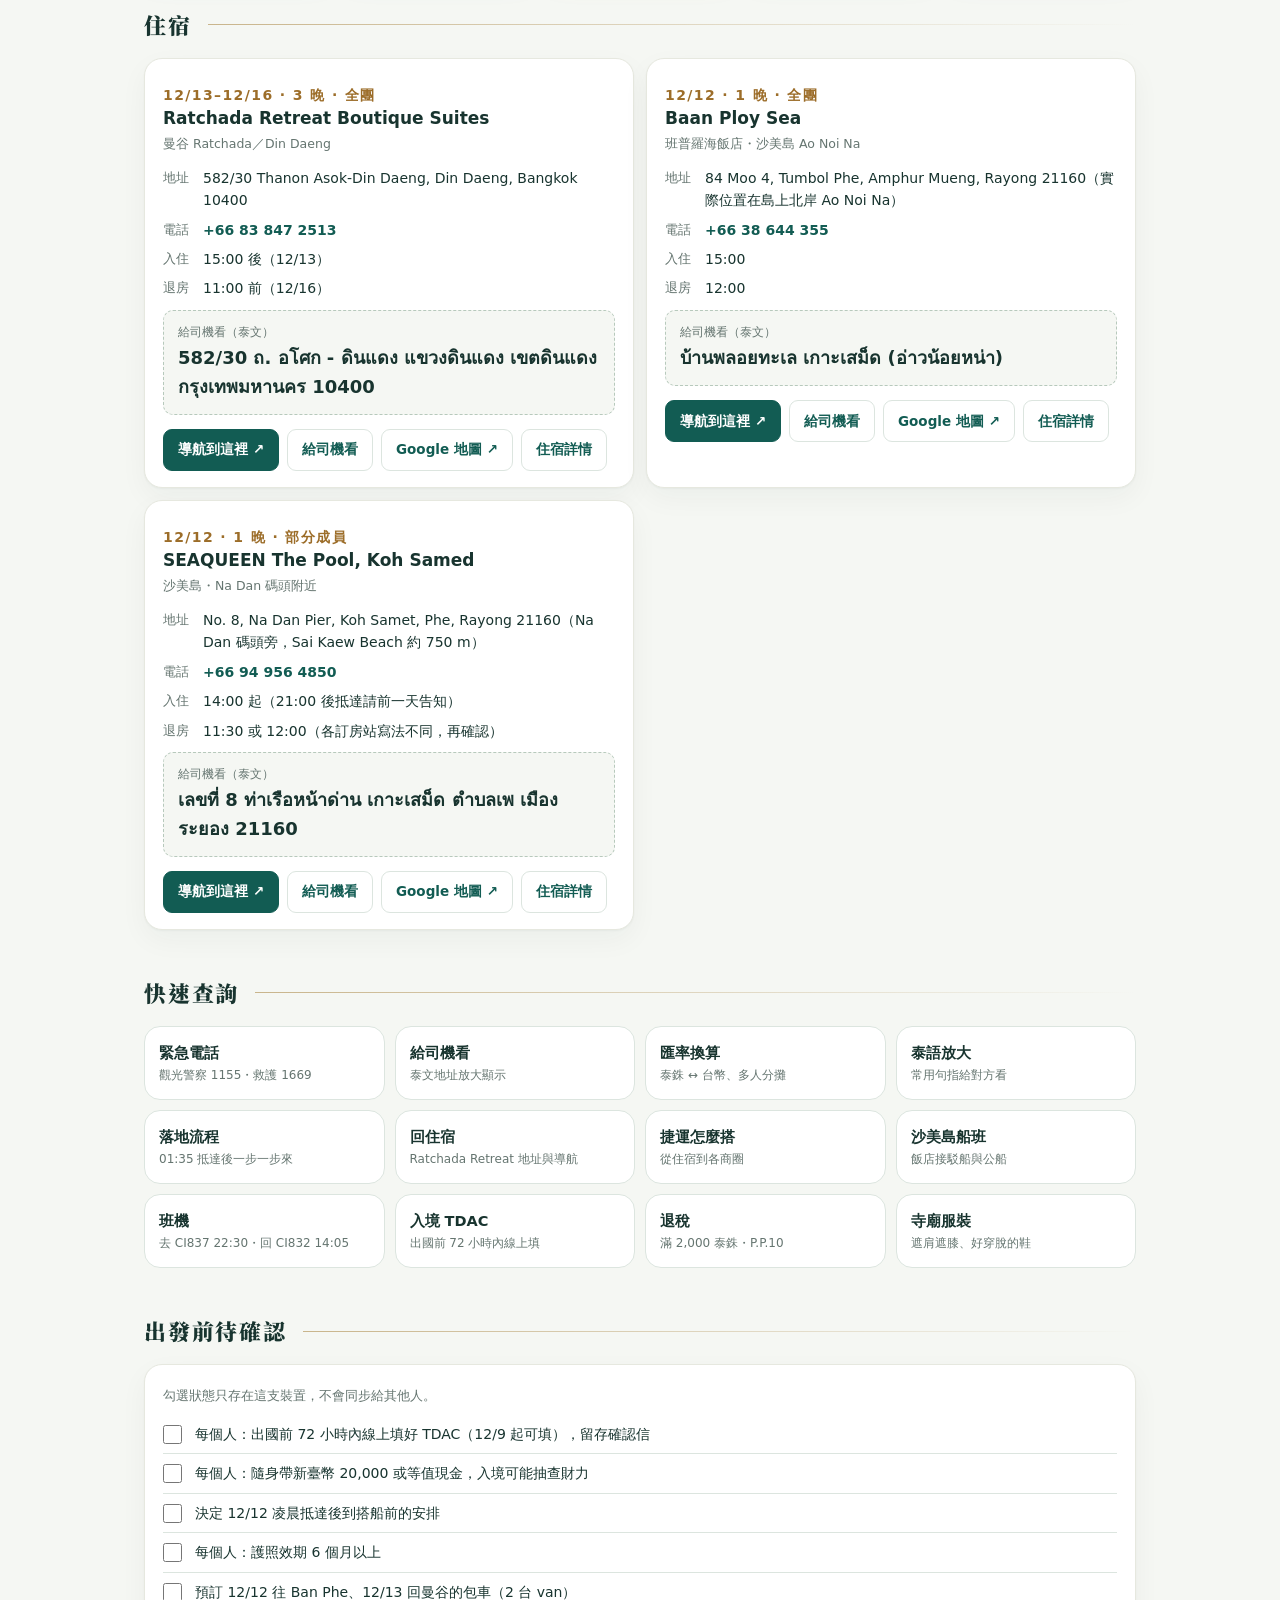
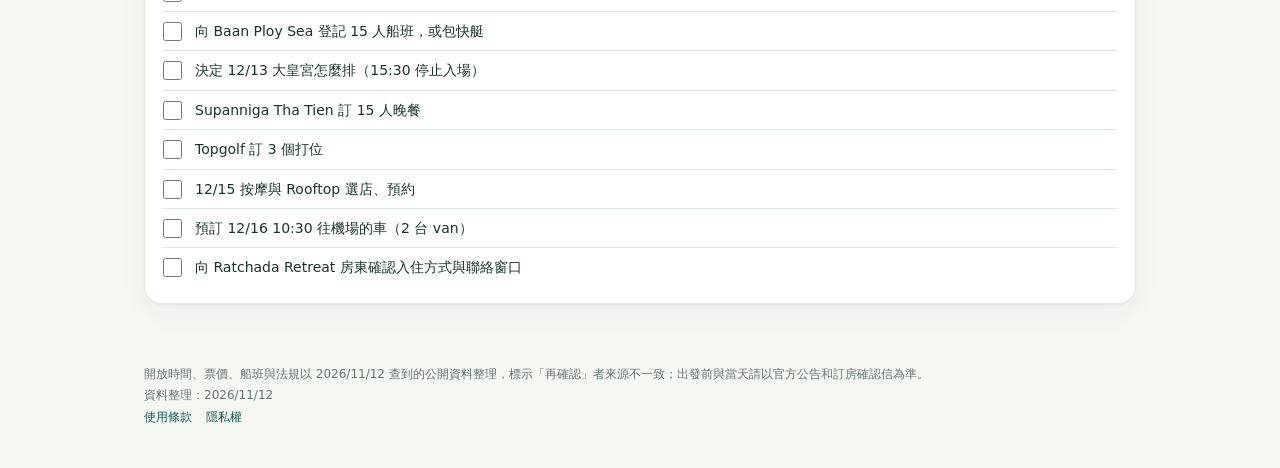
==== commit 48b6e811: "Immersive redesign: time-of-day hero scene, boarding passes, journey cards, motion Co-Authored-By: C" ====
--- a/index.html
+++ b/index.html
@@ -12,17 +12,22 @@
   <link rel="apple-touch-icon" href="apple-touch-icon.png">
   <meta name="apple-mobile-web-app-title" content="Trip Note">
   <link rel="stylesheet" href="vendor/leaflet.css">
-  <link rel="stylesheet" href="styles.css?v=20261112-guide4">
-  <link rel="stylesheet" href="guide.css?v=20261112-guide4">
+  <link rel="stylesheet" href="styles.css?v=20261117-guide6">
+  <link rel="preconnect" href="https://fonts.googleapis.com">
+  <link rel="preconnect" href="https://fonts.gstatic.com" crossorigin>
+  <link rel="stylesheet" href="https://fonts.googleapis.com/css2?family=Fraunces:ital,opsz,wght@0,9..144,600;0,9..144,800;1,9..144,500&family=Noto+Serif+TC:wght@700;900&display=swap">
+  <link rel="stylesheet" href="guide.css?v=20261117-guide6">
+  <link rel="stylesheet" href="immersive.css?v=20261117-guide6">
   <script src="vendor/leaflet.js" defer></script>
-  <script src="data.js?v=20261112-guide4" defer></script>
-  <script src="itinerary.js?v=20261112-guide4" defer></script>
-  <script src="guide-data.js?v=20261112-guide4" defer></script>
-  <script src="navigation.js?v=20261112-guide4" defer></script>
+  <script src="data.js?v=20261117-guide6" defer></script>
+  <script src="itinerary.js?v=20261117-guide6" defer></script>
+  <script src="guide-data.js?v=20261117-guide6" defer></script>
+  <script src="scene.js?v=20261117-guide6" defer></script>
+  <script src="navigation.js?v=20261117-guide6" defer></script>
   <script src="maps-config.js?v=20261012-live2" defer></script>
   <script src="google-maps.js?v=20261012-transit2" defer></script>
-  <script src="app.js?v=20261112-guide4" defer></script>
-  <script src="guide-app.js?v=20261112-guide4" defer></script>
+  <script src="app.js?v=20261117-guide6" defer></script>
+  <script src="guide-app.js?v=20261117-guide6" defer></script>
 </head>
 <body>
   <a class="skip" href="#view">跳到主要內容</a>
--- a/immersive.css
+++ b/immersive.css
@@ -0,0 +1,173 @@
+/* Visual layer: immersive hero, boarding passes, journey cards and motion. Loaded after guide.css. */
+:root{--display:"Fraunces","Noto Serif TC","Songti TC","PMingLiU",serif;--serif-tc:"Noto Serif TC","Songti TC","PMingLiU",serif;--header-h:68px;--guide-pad:26px;--radius:18px}
+body{background:linear-gradient(180deg,#f4f0e6 0,#f5f7f3 520px) no-repeat,var(--paper);overflow-x:clip}
+
+/* Header: frosted, and see-through while the hero is on screen */
+.site-header{background:#ffffffd9;-webkit-backdrop-filter:saturate(1.5) blur(16px);backdrop-filter:saturate(1.5) blur(16px);transition:background .35s,border-color .35s}
+.site-header h1{font-family:var(--display);font-weight:600;letter-spacing:.02em;transition:color .35s}
+.at-hero .site-header{background:linear-gradient(180deg,#0000004d,#0000);border-bottom-color:transparent;-webkit-backdrop-filter:none;backdrop-filter:none}
+.at-hero .site-header h1{color:#fff}
+.at-hero .search input{background:#ffffff24;border-color:#ffffff4d;color:#fff;-webkit-backdrop-filter:blur(10px);backdrop-filter:blur(10px)}
+.at-hero .search input::placeholder{color:#ffffffcc}
+.at-hero .search input:focus{background:#fff;color:var(--ink)}
+.at-hero .search input:focus::placeholder{color:var(--muted)}
+@media(min-width:981px){
+  .at-hero .tab{color:#ffffffe0}
+  .at-hero .tab:hover{background:#ffffff26;color:#fff}
+  .at-hero .tab[aria-current=page]{background:#ffffff33;color:#fff}
+}
+
+/* ---- Hero ---- */
+.hero{position:relative;isolation:isolate;display:block;width:100vw;min-height:clamp(620px,96svh,940px);margin:calc(-1*(var(--header-h) + var(--guide-pad))) 0 0 calc(50% - 50vw);padding:0;border-radius:0;gap:0;overflow:hidden;color:#fff;background:var(--sky1);--p:0}
+.scene{position:absolute;left:0;top:0;width:100%;height:calc(100% + 64px);z-index:0;display:block}
+.hero::after{content:"";position:absolute;inset:auto 0 0;height:90px;background:linear-gradient(180deg,#0000,#0000002e);z-index:1;pointer-events:none}
+.hero-text{position:relative;z-index:2;display:grid;justify-items:center;gap:12px;text-align:center;padding:calc(var(--header-h) + clamp(16px,5svh,70px)) 20px 0;text-shadow:0 2px 22px #00000061;transform:translateY(calc(var(--p)*-80px));opacity:calc(1 - var(--p)*1.9)}
+.hero-kicker{font-family:var(--display);font-size:13px;font-weight:600;letter-spacing:.5em;text-indent:.5em;opacity:.9;animation:rise .9s .05s both}
+.hero h2{font-family:var(--serif-tc);font-weight:900;font-size:clamp(46px,min(10.6vw,15svh),132px);line-height:1.08;letter-spacing:.04em}
+.hero h2 span{display:inline-block;animation:letter 1s cubic-bezier(.2,.8,.2,1) both;animation-delay:calc(var(--i)*80ms + .15s)}
+.hero-latin{font-family:var(--display);font-style:italic;font-weight:500;font-size:clamp(16px,2.3vw,26px);letter-spacing:.26em;text-indent:.26em;animation:rise .9s .7s both}
+.hero-meta{justify-content:center;gap:8px;font-size:13.5px;opacity:1;animation:rise .9s .85s both}
+.hero-meta span{border:1px solid #ffffff59;background:#ffffff1f;border-radius:999px;padding:5px 14px;-webkit-backdrop-filter:blur(8px);backdrop-filter:blur(8px);text-shadow:none}
+.hero-count{align-items:baseline;gap:10px;margin-top:6px;padding:12px 24px;border-radius:999px;background:#ffffff26;border:1px solid #ffffff66;-webkit-backdrop-filter:blur(12px);backdrop-filter:blur(12px);text-shadow:none;animation:rise .9s 1s both}
+.hero-count strong{font-family:var(--display);font-weight:800;font-size:40px;letter-spacing:-.01em}
+.hero-count span{font-size:14px}
+.hero-sky{position:absolute;z-index:2;left:0;right:0;bottom:122px;text-align:center;font-size:12px;opacity:calc(.85 - var(--p)*3);letter-spacing:.08em;text-shadow:0 1px 10px #000a;padding:0 16px}
+@keyframes letter{from{opacity:0;transform:translateY(.5em) rotate(4deg);filter:blur(8px)}to{opacity:1;transform:none;filter:none}}
+@keyframes rise{from{opacity:0;transform:translateY(18px)}to{opacity:1;transform:none}}
+
+/* Sky themes (set from Bangkok local time) */
+.hero[data-sky=sunset]{--sky1:#121a45;--sky2:#4b2c73;--sky3:#d5586a;--sky4:#ffba68;--sun:#ffc978;--disc:#fff1cc;--sun-y:10px;--sil:#1a1236;--near:#130d2b;--far:.62;--sea1:#b95a5a;--sea2:#16173d;--wave:#141542;--stars:.3;--lights:.85;--cloud:#ff9d7c;--cloud-o:.5}
+.hero[data-sky=night]{--sky1:#030817;--sky2:#0a1838;--sky3:#16305c;--sky4:#2a547c;--sun:#a9c8ff;--disc:#f4f1e3;--sun-x:190px;--sun-y:-330px;--sun-s:.5;--sil:#060e20;--near:#040a17;--far:.8;--sea1:#1a3f63;--sea2:#040a1b;--wave:#030816;--stars:1;--lights:1;--cloud:#7d9ccb;--cloud-o:.16}
+.hero[data-sky=dawn]{--sky1:#1c2752;--sky2:#6b5b95;--sky3:#f29d8e;--sky4:#ffe0a8;--sun:#ffe0a2;--disc:#fff6dd;--sun-y:-6px;--sil:#251e46;--near:#1b1637;--far:.55;--sea1:#dc978c;--sea2:#232b5d;--wave:#1d2452;--stars:.14;--lights:.35;--cloud:#ffc6ae;--cloud-o:.6}
+.hero[data-sky=day]{--sky1:#0a5a9c;--sky2:#2f98d2;--sky3:#8cd2ea;--sky4:#e6f7f1;--sun:#fff4c8;--disc:#fffbe8;--sun-x:-150px;--sun-y:-290px;--sun-s:.56;--sil:#0c5560;--near:#0a4f45;--far:.42;--sea1:#3fbccb;--sea2:#07598a;--wave:#064a78;--stars:0;--lights:0;--cloud:#fff;--cloud-o:.85}
+.sc-sky1{stop-color:var(--sky1)}.sc-sky2{stop-color:var(--sky2)}.sc-sky3{stop-color:var(--sky3)}.sc-sky4{stop-color:var(--sky4)}
+.sc-stars{fill:#fff;opacity:var(--stars)}
+.sc-stars circle{animation:twinkle 5s ease-in-out infinite}
+.sc-sunwrap{transform:translateY(calc(var(--p)*90px))}
+.sc-sun{transform:translate(var(--sun-x,0px),var(--sun-y,0px)) scale(var(--sun-s,1));transform-origin:720px 640px}
+.sc-disc{fill:var(--disc)}
+.sc-clouds{fill:var(--cloud);opacity:var(--cloud-o);filter:blur(7px);animation:clouds 90s linear infinite alternate}
+.sc-plane{fill:#fff;opacity:.92;animation:fly 48s linear infinite}
+.sc-far{fill:var(--sil);opacity:var(--far);transform:translateY(calc(var(--p)*46px))}
+.sc-hills{opacity:.55}
+.sc-windows{fill:#ffd98a;opacity:var(--lights)}
+.sc-mid{fill:var(--sil);transform:translateY(calc(var(--p)*26px))}
+.sc-near{fill:var(--near)}
+.sc-stroke{stroke:var(--near);fill:none}
+.sc-far .sc-stroke{stroke:var(--sil)}
+.sc-glints{fill:var(--sun);transform:translateX(var(--sun-x,0px))}
+.sc-glints rect{opacity:.5;animation:glint 3.6s ease-in-out infinite}
+.sc-wave{fill:var(--wave)}
+.sc-wave.w1{opacity:.2;animation:drift1 13s linear infinite}
+.sc-wave.w2{opacity:.34;animation:drift2 21s linear infinite}
+.sc-wave.w3{opacity:.6;animation:drift3 30s linear infinite}
+@keyframes twinkle{0%,100%{opacity:1}50%{opacity:.25}}
+@keyframes glint{0%,100%{opacity:.55;transform:scaleX(1)}50%{opacity:.18;transform:scaleX(.72)}}
+.sc-glints rect{transform-box:fill-box;transform-origin:center}
+@keyframes drift1{to{transform:translateX(-240px)}}
+@keyframes drift2{from{transform:translateX(-360px)}to{transform:translateX(0)}}
+@keyframes drift3{to{transform:translateX(-480px)}}
+@keyframes clouds{from{transform:translateX(-50px)}to{transform:translateX(70px)}}
+@keyframes fly{from{transform:translate(1520px,130px)}to{transform:translate(-340px,236px)}}
+
+/* ---- Boarding passes ---- */
+.passes{position:relative;z-index:3;display:grid;grid-template-columns:repeat(2,minmax(0,1fr));gap:18px;margin-top:-104px}
+.pass{filter:drop-shadow(0 18px 34px #0a123850);min-width:0}
+.pass-body{display:grid;grid-template-columns:minmax(0,1fr) 108px;background:#fffdf7;color:var(--ink);border-radius:18px;overflow:hidden;
+  -webkit-mask:radial-gradient(circle 11px at calc(100% - 108px) 0,#0000 10.5px,#000 11px) top/100% 51% no-repeat,radial-gradient(circle 11px at calc(100% - 108px) 100%,#0000 10.5px,#000 11px) bottom/100% 51% no-repeat;
+  mask:radial-gradient(circle 11px at calc(100% - 108px) 0,#0000 10.5px,#000 11px) top/100% 51% no-repeat,radial-gradient(circle 11px at calc(100% - 108px) 100%,#0000 10.5px,#000 11px) bottom/100% 51% no-repeat}
+.pass-main{padding:18px 22px 18px;display:grid;gap:12px;min-width:0}
+.pass-top{display:flex;align-items:center;gap:8px;font-size:11.5px;font-weight:700;letter-spacing:.16em;color:var(--gold)}
+.pass-top::before{content:"";width:8px;height:8px;border-radius:50%;background:var(--gold)}
+.pass-route{display:grid;grid-template-columns:auto minmax(24px,1fr) auto;align-items:center;gap:12px}
+.pass-route strong{display:block;font-family:var(--display);font-weight:800;font-size:44px;line-height:1;letter-spacing:.01em;color:var(--green)}
+.pass-route div>span{display:block;font-size:12px;color:var(--muted);margin-top:5px}
+.pass-route div:last-child{text-align:right}
+.pass-line{position:relative;height:22px;display:grid;place-items:center;color:var(--gold);font-size:19px}
+.pass-line::before{content:"";position:absolute;left:0;right:0;top:50%;border-top:2px dotted #cdbb92}
+.pass-line span{position:relative;background:#fffdf7;padding:0 8px;line-height:1}
+.pass-info{display:flex;gap:22px;margin:0;padding-top:12px;border-top:1px solid #ece5d3}
+.pass-info dt{font-size:10.5px;letter-spacing:.12em;color:var(--muted)}
+.pass-info dd{margin:2px 0 0;font-size:16px;font-weight:700;font-variant-numeric:tabular-nums;white-space:nowrap}
+.pass-info dd small{font-size:11px;font-weight:650;color:var(--gold);margin-left:3px}
+.pass-stub{display:grid;justify-items:center;align-content:center;gap:9px;padding:14px 8px;background:#f6efdf;border-left:2px dashed #d5c9a8}
+.pass-stub small{font-size:10.5px;letter-spacing:.14em;color:var(--muted)}
+.pass-code{font-family:var(--display);font-weight:800;font-size:21px;color:var(--ink)}
+.pass-bars{width:64px;height:42px;background:repeating-linear-gradient(90deg,var(--ink) 0 2px,#0000 2px 4px,var(--ink) 4px 5px,#0000 5px 8px,var(--ink) 8px 11px,#0000 11px 13px)}
+
+/* ---- Headings, cards ---- */
+.section-title{display:flex;align-items:center;gap:16px;font-family:var(--serif-tc);font-size:22px;font-weight:900;color:var(--ink);letter-spacing:.08em;margin:46px 0 16px}
+.section-title::after{content:"";flex:1;height:1px;background:linear-gradient(90deg,#c9b58c,#c9b58c00)}
+.sheet .section-title{font-size:17px;margin:26px 0 12px}
+.sheet .section-title:first-child,.sos .section-title{margin-top:8px}
+.view-title h2{font-family:var(--serif-tc);font-weight:900;font-size:30px;letter-spacing:.05em}
+.card{border-color:#e6e8df;box-shadow:0 1px 2px #18342f0a,0 10px 28px #18342f0b}
+.card.now{margin-top:26px;border-radius:20px;box-shadow:0 14px 40px #18342f1f}
+.quick a,.quick button{border-radius:16px;transition:transform .2s,box-shadow .2s,border-color .2s}
+.quick a:hover,.quick button:hover{transform:translateY(-3px);box-shadow:0 10px 22px #18342f1a}
+.fab{background:linear-gradient(135deg,#1b8272,#0d463f)}
+.view:not([hidden]):not(.view-map){animation:viewIn .5s cubic-bezier(.2,.8,.2,1)}
+@keyframes viewIn{from{opacity:0;transform:translateY(12px)}to{opacity:1;transform:none}}
+.rv:not(.in){opacity:0}
+.rv.in{animation:rise .75s cubic-bezier(.2,.8,.2,1) var(--d,0s) backwards}
+
+/* ---- Journey (day cards on the overview) ---- */
+#view-home .grid.five{gap:14px}
+.day-card{position:relative;overflow:hidden;border:0;border-radius:22px;min-height:232px;padding:18px 18px 18px;gap:5px;align-content:end;color:#fff;
+  background:linear-gradient(165deg,color-mix(in srgb,var(--day) 84%,#fff) 0%,var(--day) 46%,color-mix(in srgb,var(--day) 58%,#0b1030) 100%);
+  box-shadow:0 12px 28px color-mix(in srgb,var(--day) 38%,transparent);transition:transform .28s cubic-bezier(.2,.8,.2,1),box-shadow .28s}
+.day-card:hover{transform:translateY(-7px);box-shadow:0 20px 38px color-mix(in srgb,var(--day) 48%,transparent)}
+.day-card svg{position:absolute;right:-18px;top:-14px;width:132px;height:132px;fill:none;stroke:#fff;stroke-width:1.1;stroke-linecap:round;stroke-linejoin:round;opacity:.2;transition:transform .5s}
+.day-card:hover svg{transform:rotate(-6deg) scale(1.06)}
+.day-card .day-no{font-family:var(--display);font-weight:800;font-size:66px;line-height:.9;letter-spacing:-.02em;color:#fff}
+.day-card .date{color:#ffffffe0;font-size:11.5px;letter-spacing:.16em;font-weight:700}
+.day-card strong{font-family:var(--serif-tc);font-size:19px;font-weight:900;letter-spacing:.04em}
+.day-card span{color:#ffffffd6}
+.day-card.is-today{box-shadow:0 0 0 3px #fff,0 0 0 6px var(--day),0 16px 30px color-mix(in srgb,var(--day) 40%,transparent)}
+
+/* ---- Daily plan ---- */
+.day-head{position:relative;overflow:hidden;border-left:0;border-radius:22px;padding:24px 24px 22px;margin:8px 0 22px;color:#fff;background:linear-gradient(135deg,color-mix(in srgb,var(--day) 88%,#fff),color-mix(in srgb,var(--day) 64%,#0b1030));box-shadow:0 14px 30px color-mix(in srgb,var(--day) 30%,transparent)}
+.day-head::after{content:attr(data-no);position:absolute;right:14px;bottom:-40px;font-family:var(--display);font-weight:800;font-size:170px;line-height:1;color:#ffffff24;pointer-events:none}
+.day-head h3{position:relative;z-index:1;font-family:var(--serif-tc);font-weight:900;font-size:27px;letter-spacing:.04em}
+.day-head p{position:relative;z-index:1;color:#fffffff0;max-width:46em}
+.day-head .sun{color:#fff;opacity:.88;margin-top:8px}
+.day-chip{border-radius:14px;transition:transform .2s}
+.day-chip:hover{transform:translateY(-2px)}
+.timeline::before{content:"";position:absolute;left:14px;top:24px;bottom:24px;width:2px;background:linear-gradient(var(--day),color-mix(in srgb,var(--day) 15%,transparent))}
+.step-no{position:relative;z-index:1;box-shadow:0 0 0 4px var(--paper)}
+.step{box-shadow:0 1px 2px #18342f0a,0 8px 22px #18342f0a;transition:box-shadow .2s}
+.step[open]{box-shadow:0 14px 34px #18342f1c}
+
+@media(max-width:980px){
+  :root{--header-h:62px;--guide-pad:18px}
+  .tabs{background:#ffffffe8;-webkit-backdrop-filter:saturate(1.5) blur(18px);backdrop-filter:saturate(1.5) blur(18px)}
+  .tab[aria-current=page] svg{box-sizing:border-box;width:54px;height:28px;padding:4px 16px;border-radius:999px;background:var(--soft)}
+  .tab svg{box-sizing:border-box;width:54px;height:28px;padding:4px 16px;transition:background .25s}
+  .passes{grid-template-columns:minmax(0,1fr);margin-top:-92px;gap:14px}
+  .hero-sky{bottom:108px}
+  #view-home .grid.five{display:flex;overflow-x:auto;scroll-snap-type:x mandatory;margin:0 -16px;padding:6px 16px 22px;scrollbar-width:none}
+  #view-home .grid.five::-webkit-scrollbar{display:none}
+  #view-home .day-card{flex:0 0 64%;max-width:270px;scroll-snap-align:center}
+}
+@media(max-width:640px){
+  .hero{min-height:clamp(600px,92svh,860px)}
+  .hero-meta span{font-size:12.5px;padding:4px 12px}
+  .hero-count strong{font-size:34px}
+  .pass-body{grid-template-columns:minmax(0,1fr) 78px;
+    -webkit-mask-image:radial-gradient(circle 10px at calc(100% - 78px) 0,#0000 9.5px,#000 10px),radial-gradient(circle 10px at calc(100% - 78px) 100%,#0000 9.5px,#000 10px);
+    mask-image:radial-gradient(circle 10px at calc(100% - 78px) 0,#0000 9.5px,#000 10px),radial-gradient(circle 10px at calc(100% - 78px) 100%,#0000 9.5px,#000 10px)}
+  .pass-main{padding:16px 16px 16px 18px}
+  .pass-route strong{font-size:38px}
+  .pass-info{gap:16px}.pass-info dd{font-size:15px}
+  .pass-bars{width:46px}.pass-code{font-size:18px}
+  .section-title{font-size:20px;margin:38px 0 14px}
+  .view-title h2{font-size:25px}
+  .day-head{padding:20px 18px}.day-head h3{font-size:23px}.day-head::after{font-size:130px;bottom:-30px}
+  .timeline::before{left:12px}
+}
+@media(prefers-reduced-motion:reduce){
+  .scene *,.hero-text *,.view,.rv.in{animation:none!important}
+  .hero-text,.sc-far,.sc-mid,.sc-sunwrap{transform:none}
+  .hero-text{opacity:1}
+}
+@media print{.hero{min-height:0;width:auto;margin:0;background:none;color:#000}.scene{display:none}.hero-text{padding:0;text-shadow:none;transform:none;opacity:1}.rv:not(.in){opacity:1}.passes{margin-top:12px}}
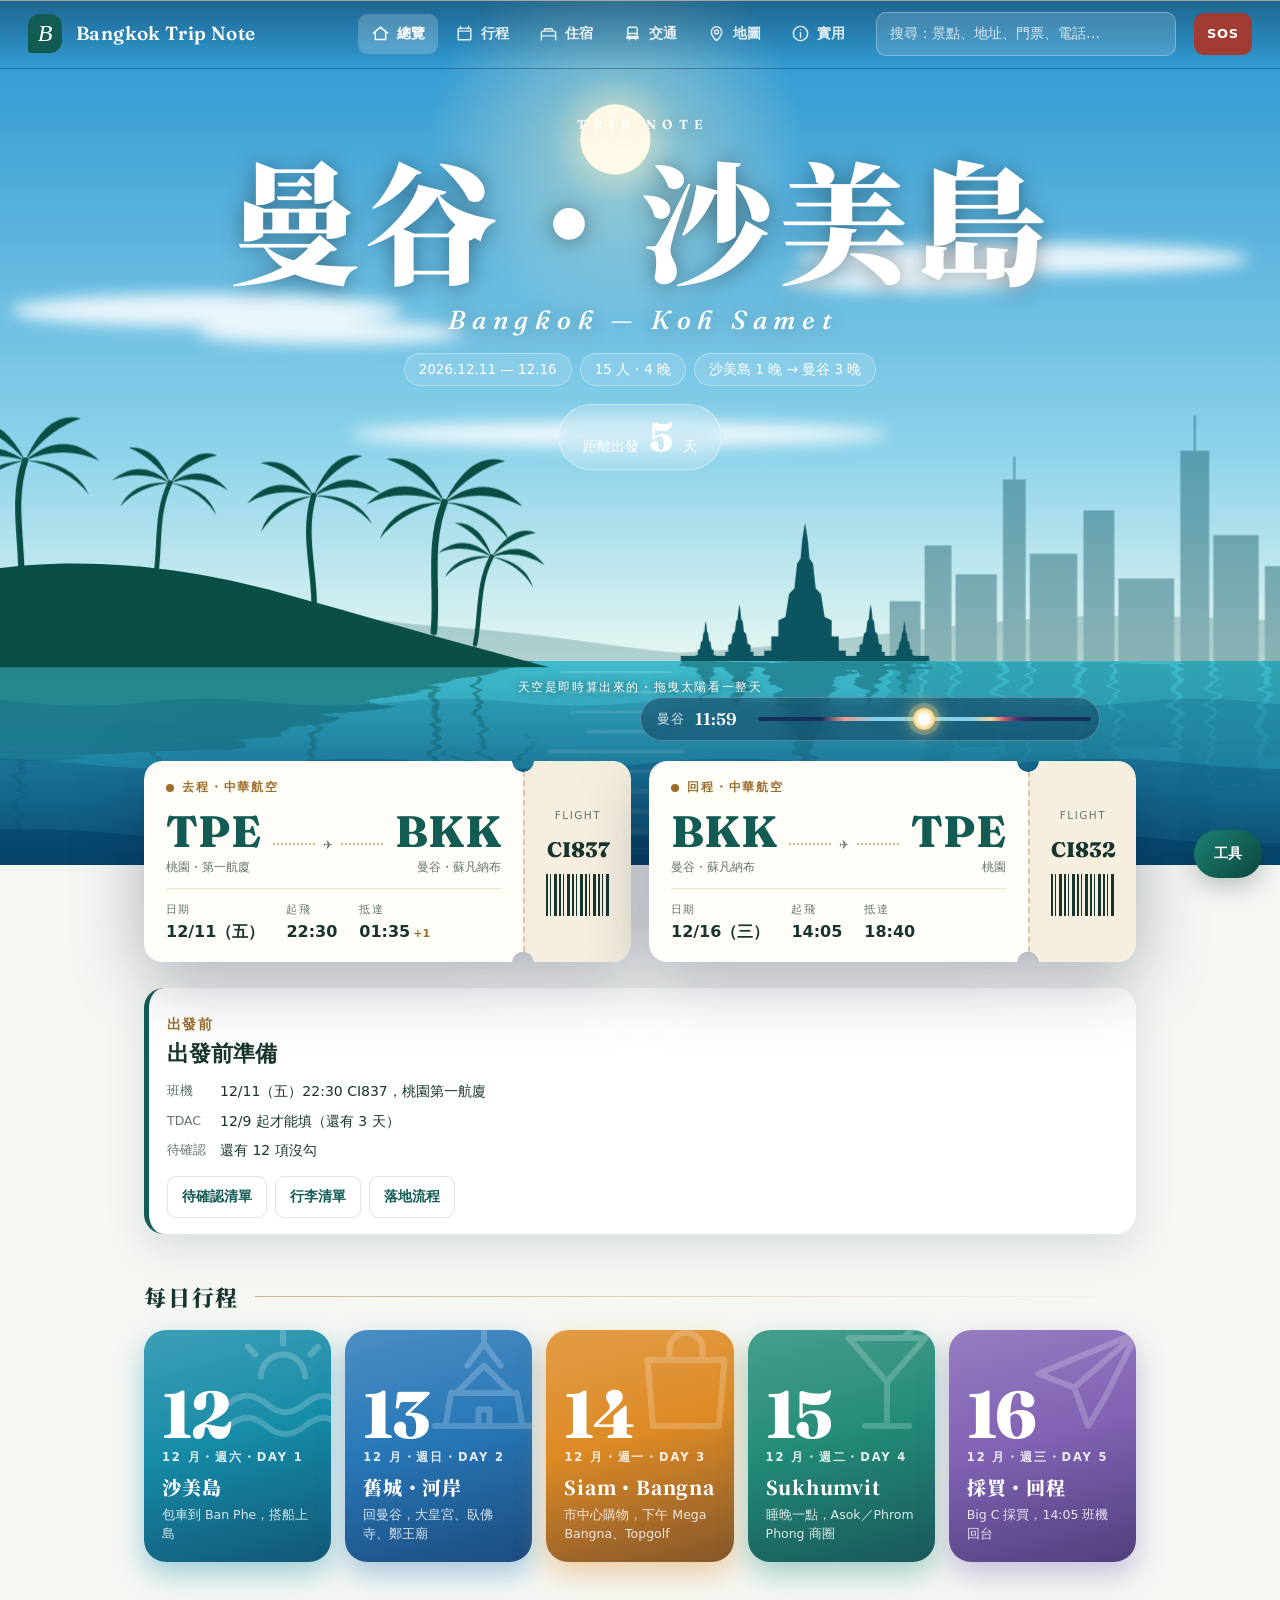
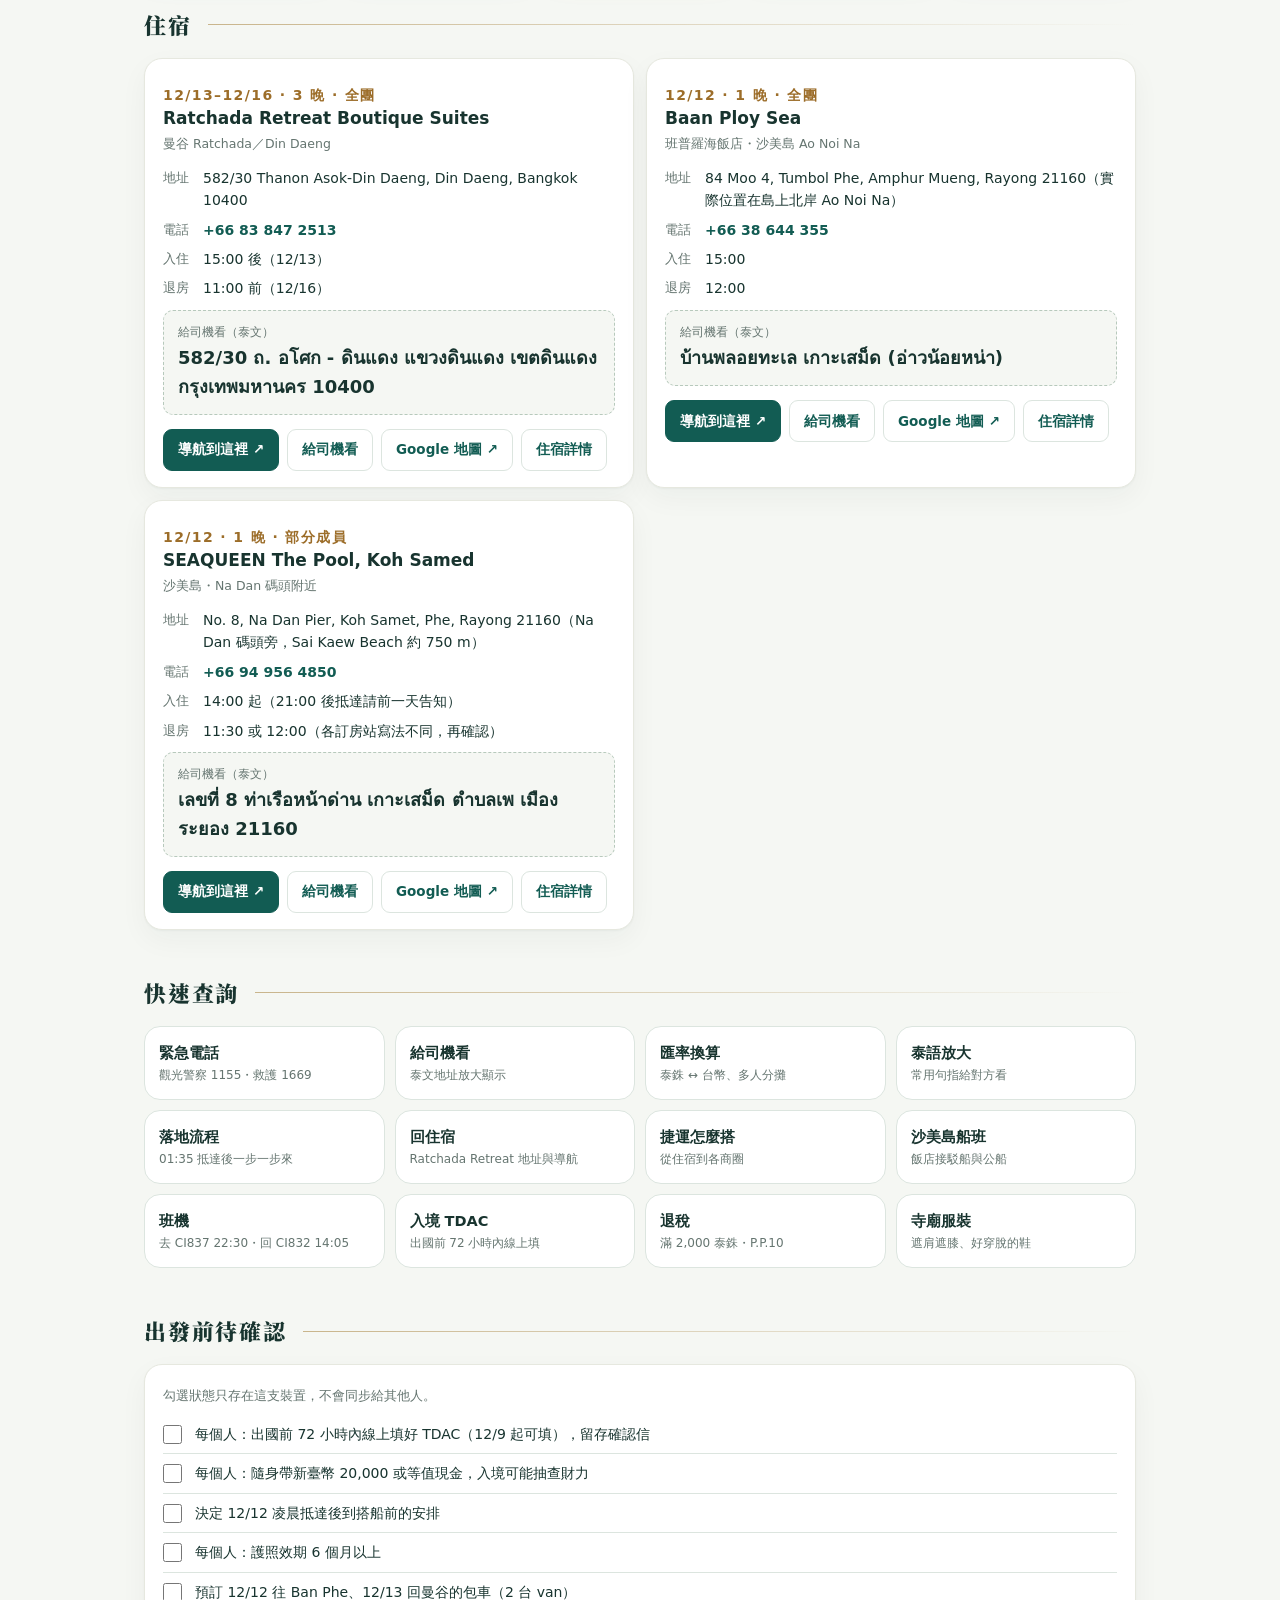
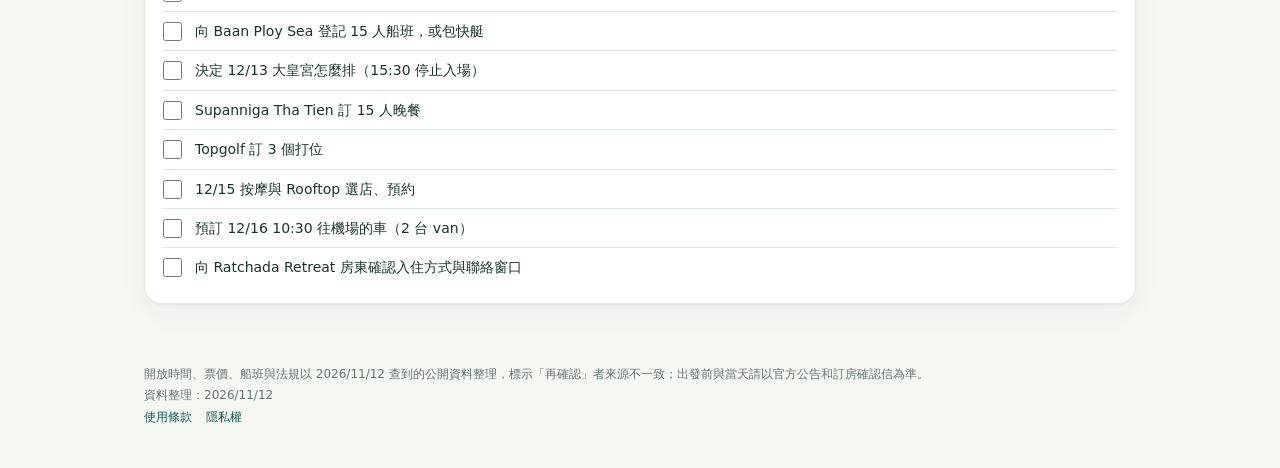
==== commit 286a7111: "Living sky: computed sun and moon arcs, time scrubber, opening time-lapse, water reflection, lantern" ====
--- a/index.html
+++ b/index.html
@@ -12,22 +12,22 @@
   <link rel="apple-touch-icon" href="apple-touch-icon.png">
   <meta name="apple-mobile-web-app-title" content="Trip Note">
   <link rel="stylesheet" href="vendor/leaflet.css">
-  <link rel="stylesheet" href="styles.css?v=20261117-guide6">
+  <link rel="stylesheet" href="styles.css?v=20261117-guide7">
   <link rel="preconnect" href="https://fonts.googleapis.com">
   <link rel="preconnect" href="https://fonts.gstatic.com" crossorigin>
   <link rel="stylesheet" href="https://fonts.googleapis.com/css2?family=Fraunces:ital,opsz,wght@0,9..144,600;0,9..144,800;1,9..144,500&family=Noto+Serif+TC:wght@700;900&display=swap">
-  <link rel="stylesheet" href="guide.css?v=20261117-guide6">
-  <link rel="stylesheet" href="immersive.css?v=20261117-guide6">
+  <link rel="stylesheet" href="guide.css?v=20261117-guide7">
+  <link rel="stylesheet" href="immersive.css?v=20261117-guide7">
   <script src="vendor/leaflet.js" defer></script>
-  <script src="data.js?v=20261117-guide6" defer></script>
-  <script src="itinerary.js?v=20261117-guide6" defer></script>
-  <script src="guide-data.js?v=20261117-guide6" defer></script>
-  <script src="scene.js?v=20261117-guide6" defer></script>
-  <script src="navigation.js?v=20261117-guide6" defer></script>
+  <script src="data.js?v=20261117-guide7" defer></script>
+  <script src="itinerary.js?v=20261117-guide7" defer></script>
+  <script src="guide-data.js?v=20261117-guide7" defer></script>
+  <script src="scene.js?v=20261117-guide7" defer></script>
+  <script src="navigation.js?v=20261117-guide7" defer></script>
   <script src="maps-config.js?v=20261012-live2" defer></script>
   <script src="google-maps.js?v=20261012-transit2" defer></script>
-  <script src="app.js?v=20261117-guide6" defer></script>
-  <script src="guide-app.js?v=20261117-guide6" defer></script>
+  <script src="app.js?v=20261117-guide7" defer></script>
+  <script src="guide-app.js?v=20261117-guide7" defer></script>
 </head>
 <body>
   <a class="skip" href="#view">跳到主要內容</a>
--- a/immersive.css
+++ b/immersive.css
@@ -21,7 +21,7 @@
 .hero{position:relative;isolation:isolate;display:block;width:100vw;min-height:clamp(620px,96svh,940px);margin:calc(-1*(var(--header-h) + var(--guide-pad))) 0 0 calc(50% - 50vw);padding:0;border-radius:0;gap:0;overflow:hidden;color:#fff;background:var(--sky1);--p:0}
 .scene{position:absolute;left:0;top:0;width:100%;height:calc(100% + 64px);z-index:0;display:block}
 .hero::after{content:"";position:absolute;inset:auto 0 0;height:90px;background:linear-gradient(180deg,#0000,#0000002e);z-index:1;pointer-events:none}
-.hero-text{position:relative;z-index:2;display:grid;justify-items:center;gap:12px;text-align:center;padding:calc(var(--header-h) + clamp(16px,5svh,70px)) 20px 0;text-shadow:0 2px 22px #00000061;transform:translateY(calc(var(--p)*-80px));opacity:calc(1 - var(--p)*1.9)}
+.hero-text{position:relative;z-index:2;display:grid;justify-items:center;gap:12px;text-align:center;padding:calc(var(--header-h) + clamp(16px,5svh,70px)) 20px 0;text-shadow:0 2px 22px #00000061;transform:translate(calc(var(--mx,0)*12px),calc(var(--p)*-80px));opacity:calc(1 - var(--p)*1.9);transition:transform .6s cubic-bezier(.2,.8,.2,1)}
 .hero-kicker{font-family:var(--display);font-size:13px;font-weight:600;letter-spacing:.5em;text-indent:.5em;opacity:.9;animation:rise .9s .05s both}
 .hero h2{font-family:var(--serif-tc);font-weight:900;font-size:clamp(46px,min(10.6vw,15svh),132px);line-height:1.08;letter-spacing:.04em}
 .hero h2 span{display:inline-block;animation:letter 1s cubic-bezier(.2,.8,.2,1) both;animation-delay:calc(var(--i)*80ms + .15s)}
@@ -36,26 +36,30 @@
 @keyframes rise{from{opacity:0;transform:translateY(18px)}to{opacity:1;transform:none}}
 
 /* Sky themes (set from Bangkok local time) */
-.hero[data-sky=sunset]{--sky1:#121a45;--sky2:#4b2c73;--sky3:#d5586a;--sky4:#ffba68;--sun:#ffc978;--disc:#fff1cc;--sun-y:10px;--sil:#1a1236;--near:#130d2b;--far:.62;--sea1:#b95a5a;--sea2:#16173d;--wave:#141542;--stars:.3;--lights:.85;--cloud:#ff9d7c;--cloud-o:.5}
-.hero[data-sky=night]{--sky1:#030817;--sky2:#0a1838;--sky3:#16305c;--sky4:#2a547c;--sun:#a9c8ff;--disc:#f4f1e3;--sun-x:190px;--sun-y:-330px;--sun-s:.5;--sil:#060e20;--near:#040a17;--far:.8;--sea1:#1a3f63;--sea2:#040a1b;--wave:#030816;--stars:1;--lights:1;--cloud:#7d9ccb;--cloud-o:.16}
-.hero[data-sky=dawn]{--sky1:#1c2752;--sky2:#6b5b95;--sky3:#f29d8e;--sky4:#ffe0a8;--sun:#ffe0a2;--disc:#fff6dd;--sun-y:-6px;--sil:#251e46;--near:#1b1637;--far:.55;--sea1:#dc978c;--sea2:#232b5d;--wave:#1d2452;--stars:.14;--lights:.35;--cloud:#ffc6ae;--cloud-o:.6}
-.hero[data-sky=day]{--sky1:#0a5a9c;--sky2:#2f98d2;--sky3:#8cd2ea;--sky4:#e6f7f1;--sun:#fff4c8;--disc:#fffbe8;--sun-x:-150px;--sun-y:-290px;--sun-s:.56;--sil:#0c5560;--near:#0a4f45;--far:.42;--sea1:#3fbccb;--sea2:#07598a;--wave:#064a78;--stars:0;--lights:0;--cloud:#fff;--cloud-o:.85}
 .sc-sky1{stop-color:var(--sky1)}.sc-sky2{stop-color:var(--sky2)}.sc-sky3{stop-color:var(--sky3)}.sc-sky4{stop-color:var(--sky4)}
-.sc-stars{fill:#fff;opacity:var(--stars)}
+.sc-stars{fill:#fff;opacity:var(--stars);transform:translateX(calc(var(--mx,0)*-3px))}
 .sc-stars circle{animation:twinkle 5s ease-in-out infinite}
-.sc-sunwrap{transform:translateY(calc(var(--p)*90px))}
+.sc-sunwrap{transform:translate(calc(var(--mx,0)*-5px),calc(var(--p)*90px))}
+.sc-moon{transform:translate(var(--moon-x,0px),var(--moon-y,0px));opacity:var(--moon-o,0)}
 .sc-sun{transform:translate(var(--sun-x,0px),var(--sun-y,0px)) scale(var(--sun-s,1));transform-origin:720px 640px}
 .sc-disc{fill:var(--disc)}
-.sc-clouds{fill:var(--cloud);opacity:var(--cloud-o);filter:blur(7px);animation:clouds 90s linear infinite alternate}
+.sc-clouds{fill:var(--cloud);opacity:var(--cloudO);filter:blur(7px);animation:clouds 90s linear infinite alternate}
 .sc-plane{fill:#fff;opacity:.92;animation:fly 48s linear infinite}
-.sc-far{fill:var(--sil);opacity:var(--far);transform:translateY(calc(var(--p)*46px))}
+.sc-far{fill:var(--sil);opacity:var(--far);transform:translate(calc(var(--mx,0)*-9px),calc(var(--p)*46px))}
 .sc-hills{opacity:.55}
 .sc-windows{fill:#ffd98a;opacity:var(--lights)}
-.sc-mid{fill:var(--sil);transform:translateY(calc(var(--p)*26px))}
-.sc-near{fill:var(--near)}
+.sc-mid{fill:var(--sil);transform:translate(calc(var(--mx,0)*-16px),calc(var(--p)*26px))}
+.sc-far,.sc-mid,.sc-near,.sc-stars,.sc-sunwrap{transition:transform .6s cubic-bezier(.2,.8,.2,1)}
+.sc-near{fill:var(--near);transform:translate(calc(var(--mx,0)*-30px),calc(var(--my,0)*-5px))}
 .sc-stroke{stroke:var(--near);fill:none}
 .sc-far .sc-stroke{stroke:var(--sil)}
-.sc-glints{fill:var(--sun);transform:translateX(var(--sun-x,0px))}
+.sc-glints{fill:var(--glint);opacity:var(--glint-o,.5);transform:translateX(var(--glint-x,0px))}
+.sc-reflect{opacity:.55}.sc-r-far{fill:var(--sil);opacity:var(--far)}.sc-r-win{fill:#ffd98a;opacity:var(--lights)}.sc-r-mid{fill:var(--sil)}.sc-r-near{fill:var(--near)}
+.sc-lanterns{opacity:var(--lanterns,0);fill:#ffb44a}
+.sc-lanterns g g{animation:lantern 36s linear infinite}
+@keyframes lantern{0%{transform:translate(0,0);opacity:0}8%{opacity:1}70%{opacity:.9}100%{transform:translate(70px,-620px);opacity:0}}
+.sc-meteor{opacity:0;animation:meteor 13s linear infinite}
+@keyframes meteor{0%{transform:translate(1180px,40px);opacity:0}1.5%{opacity:var(--stars)}6%{transform:translate(760px,200px);opacity:0}100%{transform:translate(760px,200px);opacity:0}}
 .sc-glints rect{opacity:.5;animation:glint 3.6s ease-in-out infinite}
 .sc-wave{fill:var(--wave)}
 .sc-wave.w1{opacity:.2;animation:drift1 13s linear infinite}
@@ -70,9 +74,27 @@
 @keyframes clouds{from{transform:translateX(-50px)}to{transform:translateX(70px)}}
 @keyframes fly{from{transform:translate(1520px,130px)}to{transform:translate(-340px,236px)}}
 
+/* Time scrubber: drag to move the sun */
+.hero-time{position:absolute;z-index:3;left:50%;bottom:124px;transform:translateX(-50%);display:flex;align-items:center;gap:10px;width:min(460px,calc(100vw - 32px));padding:6px 8px 6px 16px;border-radius:999px;background:#0b103052;border:1px solid #ffffff42;-webkit-backdrop-filter:blur(12px);backdrop-filter:blur(12px);color:#fff;font-size:12.5px;opacity:calc(1 - var(--p)*3);animation:rise .9s 1.2s both}
+.hero-time label{white-space:nowrap;opacity:.85;letter-spacing:.08em}
+.hero-time output{font-family:var(--display);font-weight:600;font-size:17px;font-variant-numeric:tabular-nums;min-width:3.1em}
+.hero-time input{flex:1;min-width:0;height:30px;margin:0;background:none;-webkit-appearance:none;appearance:none;cursor:grab;touch-action:pan-y}
+.hero-time input:active{cursor:grabbing}
+.hero-time input::-webkit-slider-runnable-track{height:4px;border-radius:2px;background:linear-gradient(90deg,#16305c 0 19%,#f29d8e 26%,#8cd2ea 35% 64%,#ffd690 70%,#d5586a 74%,#4b2c73 78%,#16305c 83%)}
+.hero-time input::-moz-range-track{height:4px;border-radius:2px;background:linear-gradient(90deg,#16305c 0 19%,#f29d8e 26%,#8cd2ea 35% 64%,#ffd690 70%,#d5586a 74%,#4b2c73 78%,#16305c 83%)}
+.hero-time input::-webkit-slider-thumb{-webkit-appearance:none;width:22px;height:22px;margin-top:-9px;border:0;border-radius:50%;background:radial-gradient(circle,#fff 0 34%,#ffd98a 62%);box-shadow:0 0 0 5px #ffd98a3d,0 0 20px #ffd98a}
+.hero-time input::-moz-range-thumb{width:22px;height:22px;border:0;border-radius:50%;background:radial-gradient(circle,#fff 0 34%,#ffd98a 62%);box-shadow:0 0 0 5px #ffd98a3d,0 0 20px #ffd98a}
+.hero-time input:focus-visible{outline:2px solid #fff;outline-offset:4px;border-radius:999px}
+.hero-time button{border:0;border-radius:999px;background:#ffffff33;color:#fff;font-size:12px;font-weight:650;padding:0 12px;min-height:30px;white-space:nowrap}
+.hero-time button:hover{background:#ffffff4d}
+.hero-time button[hidden]{display:none}
+.hero-hint{position:absolute;z-index:3;left:0;right:0;bottom:168px;text-align:center;font-size:11.5px;letter-spacing:.14em;color:#fff;opacity:calc(.8 - var(--p)*3);text-shadow:0 1px 10px #000a;animation:rise .9s 1.4s both;pointer-events:none}
+
 /* ---- Boarding passes ---- */
 .passes{position:relative;z-index:3;display:grid;grid-template-columns:repeat(2,minmax(0,1fr));gap:18px;margin-top:-104px}
-.pass{filter:drop-shadow(0 18px 34px #0a123850);min-width:0}
+.pass{filter:drop-shadow(0 18px 34px #0a123850);min-width:0;perspective:1000px}
+.pass-body{position:relative;transform:rotateX(var(--rx,0deg)) rotateY(var(--ry,0deg));transition:transform .35s cubic-bezier(.2,.8,.2,1);will-change:transform}
+.pass-body::after{content:"";position:absolute;inset:0;pointer-events:none;opacity:var(--go,0);transition:opacity .35s;mix-blend-mode:overlay;background:radial-gradient(circle at var(--gx,50%) var(--gy,50%),#ffffffe6,#fff0 44%),linear-gradient(115deg,#ff7ad940,#7ad7ff40 35%,#fff59a40 60%,#7affc340)}
 .pass-body{display:grid;grid-template-columns:minmax(0,1fr) 108px;background:#fffdf7;color:var(--ink);border-radius:18px;overflow:hidden;
   -webkit-mask:radial-gradient(circle 11px at calc(100% - 108px) 0,#0000 10.5px,#000 11px) top/100% 51% no-repeat,radial-gradient(circle 11px at calc(100% - 108px) 100%,#0000 10.5px,#000 11px) bottom/100% 51% no-repeat;
   mask:radial-gradient(circle 11px at calc(100% - 108px) 0,#0000 10.5px,#000 11px) top/100% 51% no-repeat,radial-gradient(circle 11px at calc(100% - 108px) 100%,#0000 10.5px,#000 11px) bottom/100% 51% no-repeat}
@@ -144,7 +166,7 @@
   .tab[aria-current=page] svg{box-sizing:border-box;width:54px;height:28px;padding:4px 16px;border-radius:999px;background:var(--soft)}
   .tab svg{box-sizing:border-box;width:54px;height:28px;padding:4px 16px;transition:background .25s}
   .passes{grid-template-columns:minmax(0,1fr);margin-top:-92px;gap:14px}
-  .hero-sky{bottom:108px}
+  .hero-time{bottom:110px}.hero-hint{bottom:154px}
   #view-home .grid.five{display:flex;overflow-x:auto;scroll-snap-type:x mandatory;margin:0 -16px;padding:6px 16px 22px;scrollbar-width:none}
   #view-home .grid.five::-webkit-scrollbar{display:none}
   #view-home .day-card{flex:0 0 64%;max-width:270px;scroll-snap-align:center}
@@ -167,7 +189,8 @@
 }
 @media(prefers-reduced-motion:reduce){
   .scene *,.hero-text *,.view,.rv.in{animation:none!important}
-  .hero-text,.sc-far,.sc-mid,.sc-sunwrap{transform:none}
+  .hero-text,.sc-far,.sc-mid,.sc-near,.sc-stars{transform:none}
+  .pass-body{transform:none}
   .hero-text{opacity:1}
 }
 @media print{.hero{min-height:0;width:auto;margin:0;background:none;color:#000}.scene{display:none}.hero-text{padding:0;text-shadow:none;transform:none;opacity:1}.rv:not(.in){opacity:1}.passes{margin-top:12px}}
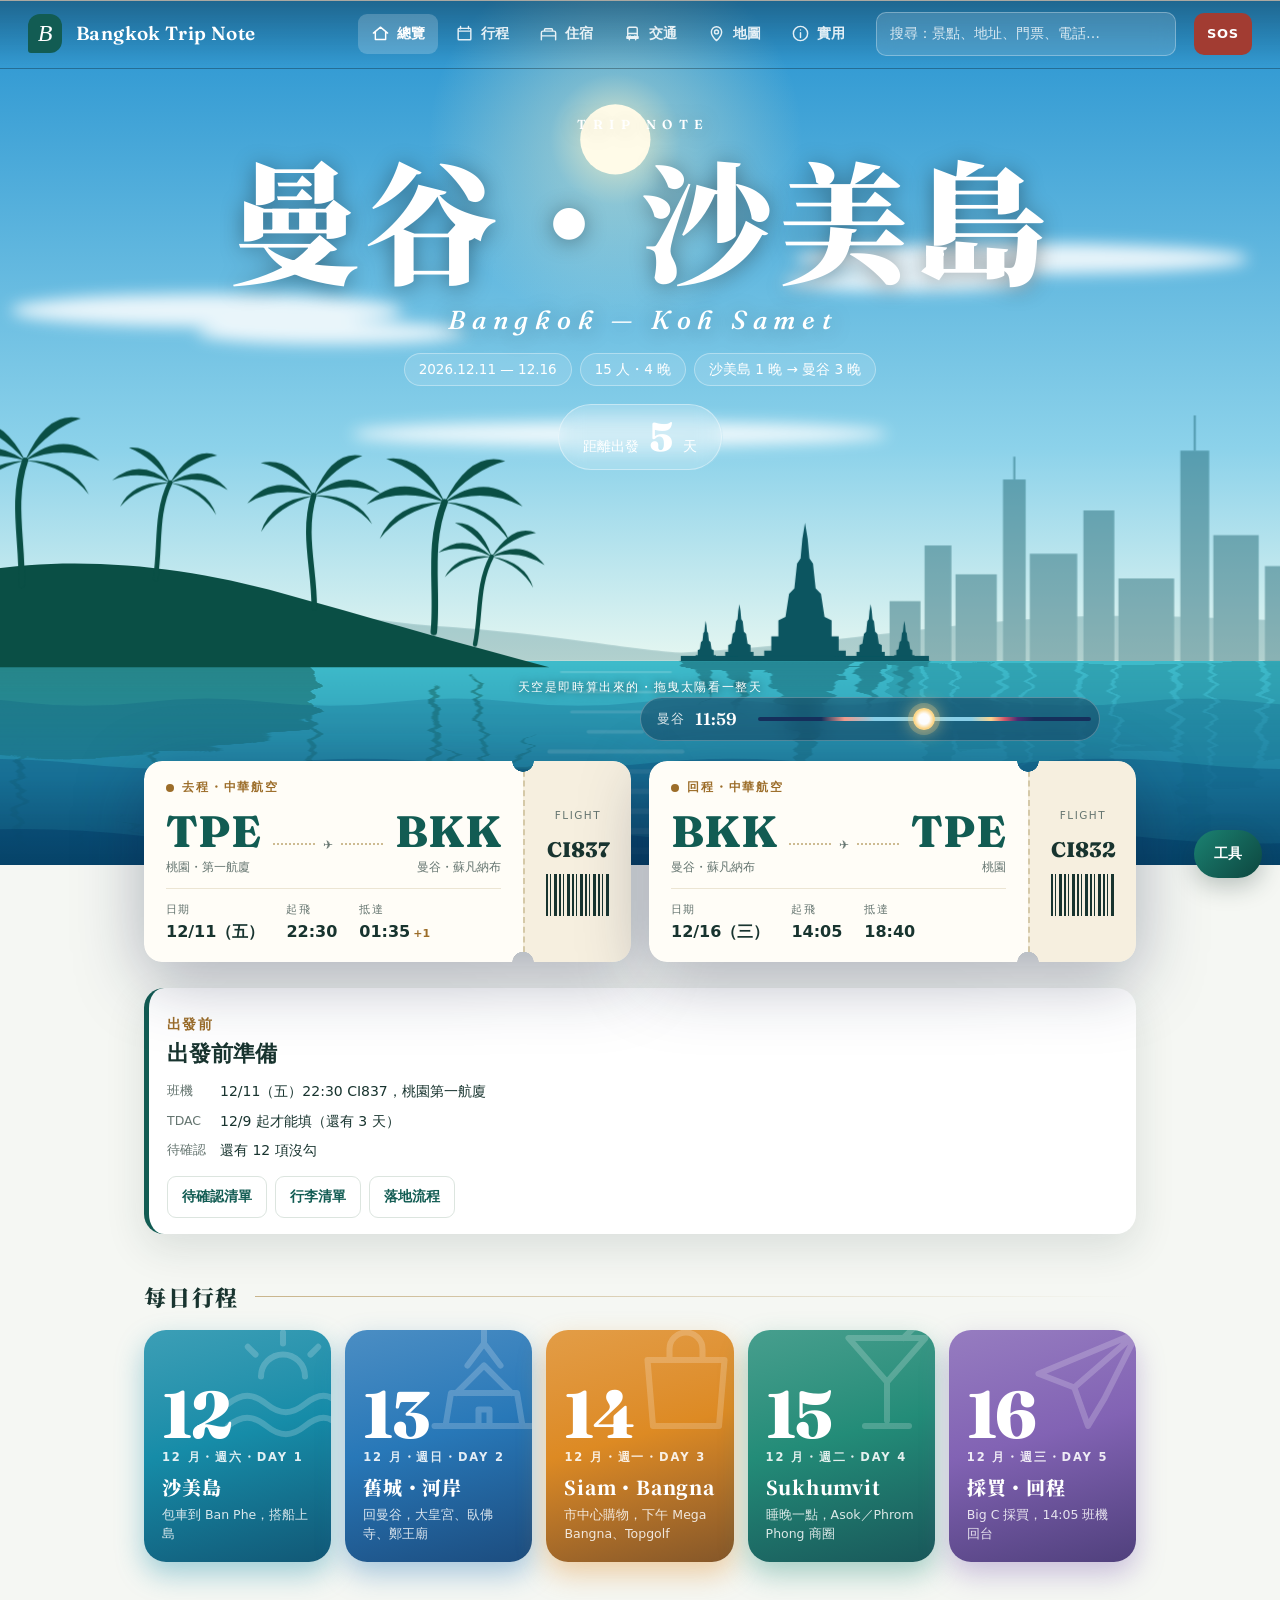
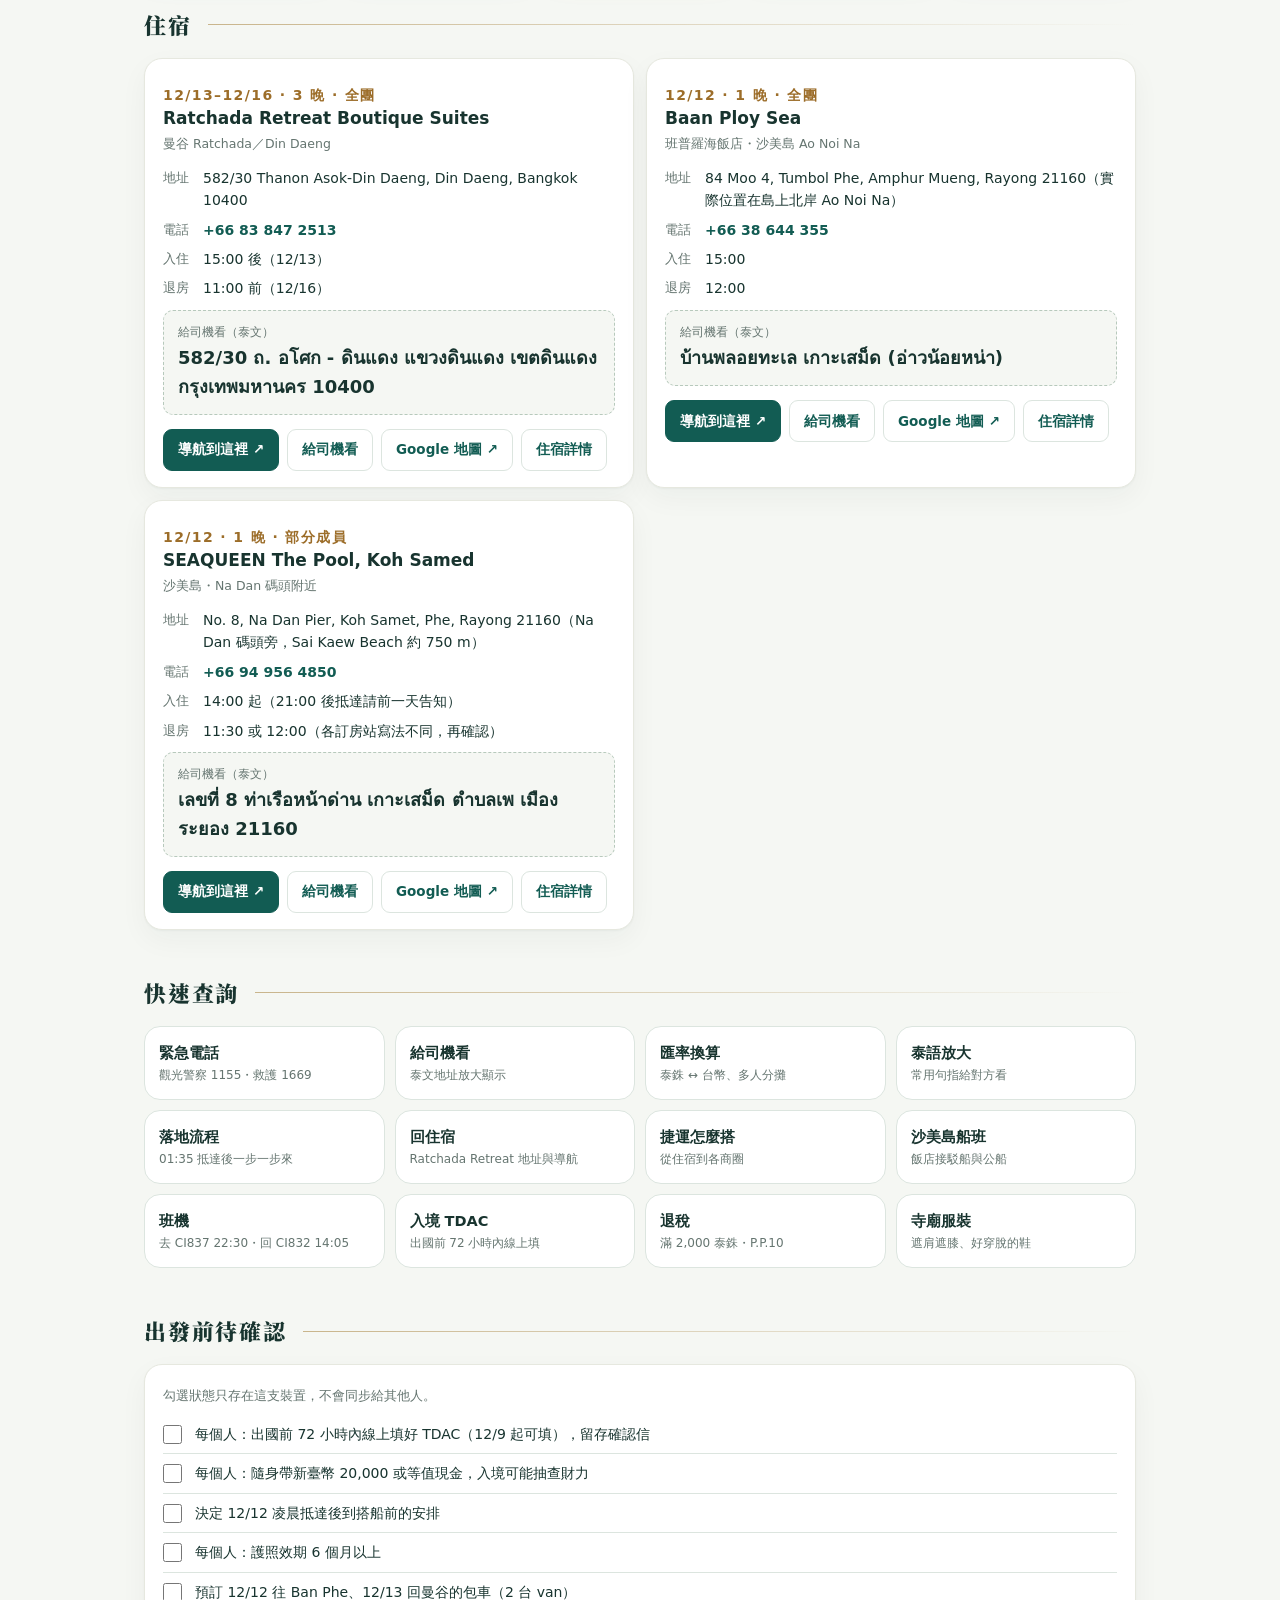
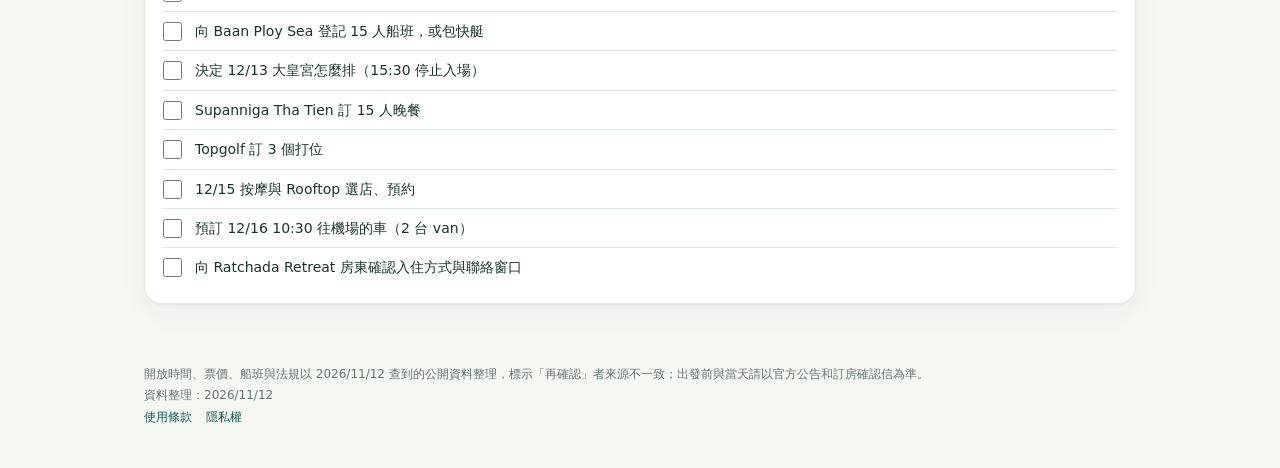
==== commit 63c2766c: "Settle the opening time-lapse when animation frames are paused Co-Authored-By: Claude Fable 5.2 <nor" ====
--- a/index.html
+++ b/index.html
@@ -12,22 +12,22 @@
   <link rel="apple-touch-icon" href="apple-touch-icon.png">
   <meta name="apple-mobile-web-app-title" content="Trip Note">
   <link rel="stylesheet" href="vendor/leaflet.css">
-  <link rel="stylesheet" href="styles.css?v=20261117-guide7">
+  <link rel="stylesheet" href="styles.css?v=20261117-guide8">
   <link rel="preconnect" href="https://fonts.googleapis.com">
   <link rel="preconnect" href="https://fonts.gstatic.com" crossorigin>
   <link rel="stylesheet" href="https://fonts.googleapis.com/css2?family=Fraunces:ital,opsz,wght@0,9..144,600;0,9..144,800;1,9..144,500&family=Noto+Serif+TC:wght@700;900&display=swap">
-  <link rel="stylesheet" href="guide.css?v=20261117-guide7">
-  <link rel="stylesheet" href="immersive.css?v=20261117-guide7">
+  <link rel="stylesheet" href="guide.css?v=20261117-guide8">
+  <link rel="stylesheet" href="immersive.css?v=20261117-guide8">
   <script src="vendor/leaflet.js" defer></script>
-  <script src="data.js?v=20261117-guide7" defer></script>
-  <script src="itinerary.js?v=20261117-guide7" defer></script>
-  <script src="guide-data.js?v=20261117-guide7" defer></script>
-  <script src="scene.js?v=20261117-guide7" defer></script>
-  <script src="navigation.js?v=20261117-guide7" defer></script>
+  <script src="data.js?v=20261117-guide8" defer></script>
+  <script src="itinerary.js?v=20261117-guide8" defer></script>
+  <script src="guide-data.js?v=20261117-guide8" defer></script>
+  <script src="scene.js?v=20261117-guide8" defer></script>
+  <script src="navigation.js?v=20261117-guide8" defer></script>
   <script src="maps-config.js?v=20261012-live2" defer></script>
   <script src="google-maps.js?v=20261012-transit2" defer></script>
-  <script src="app.js?v=20261117-guide7" defer></script>
-  <script src="guide-app.js?v=20261117-guide7" defer></script>
+  <script src="app.js?v=20261117-guide8" defer></script>
+  <script src="guide-app.js?v=20261117-guide8" defer></script>
 </head>
 <body>
   <a class="skip" href="#view">跳到主要內容</a>
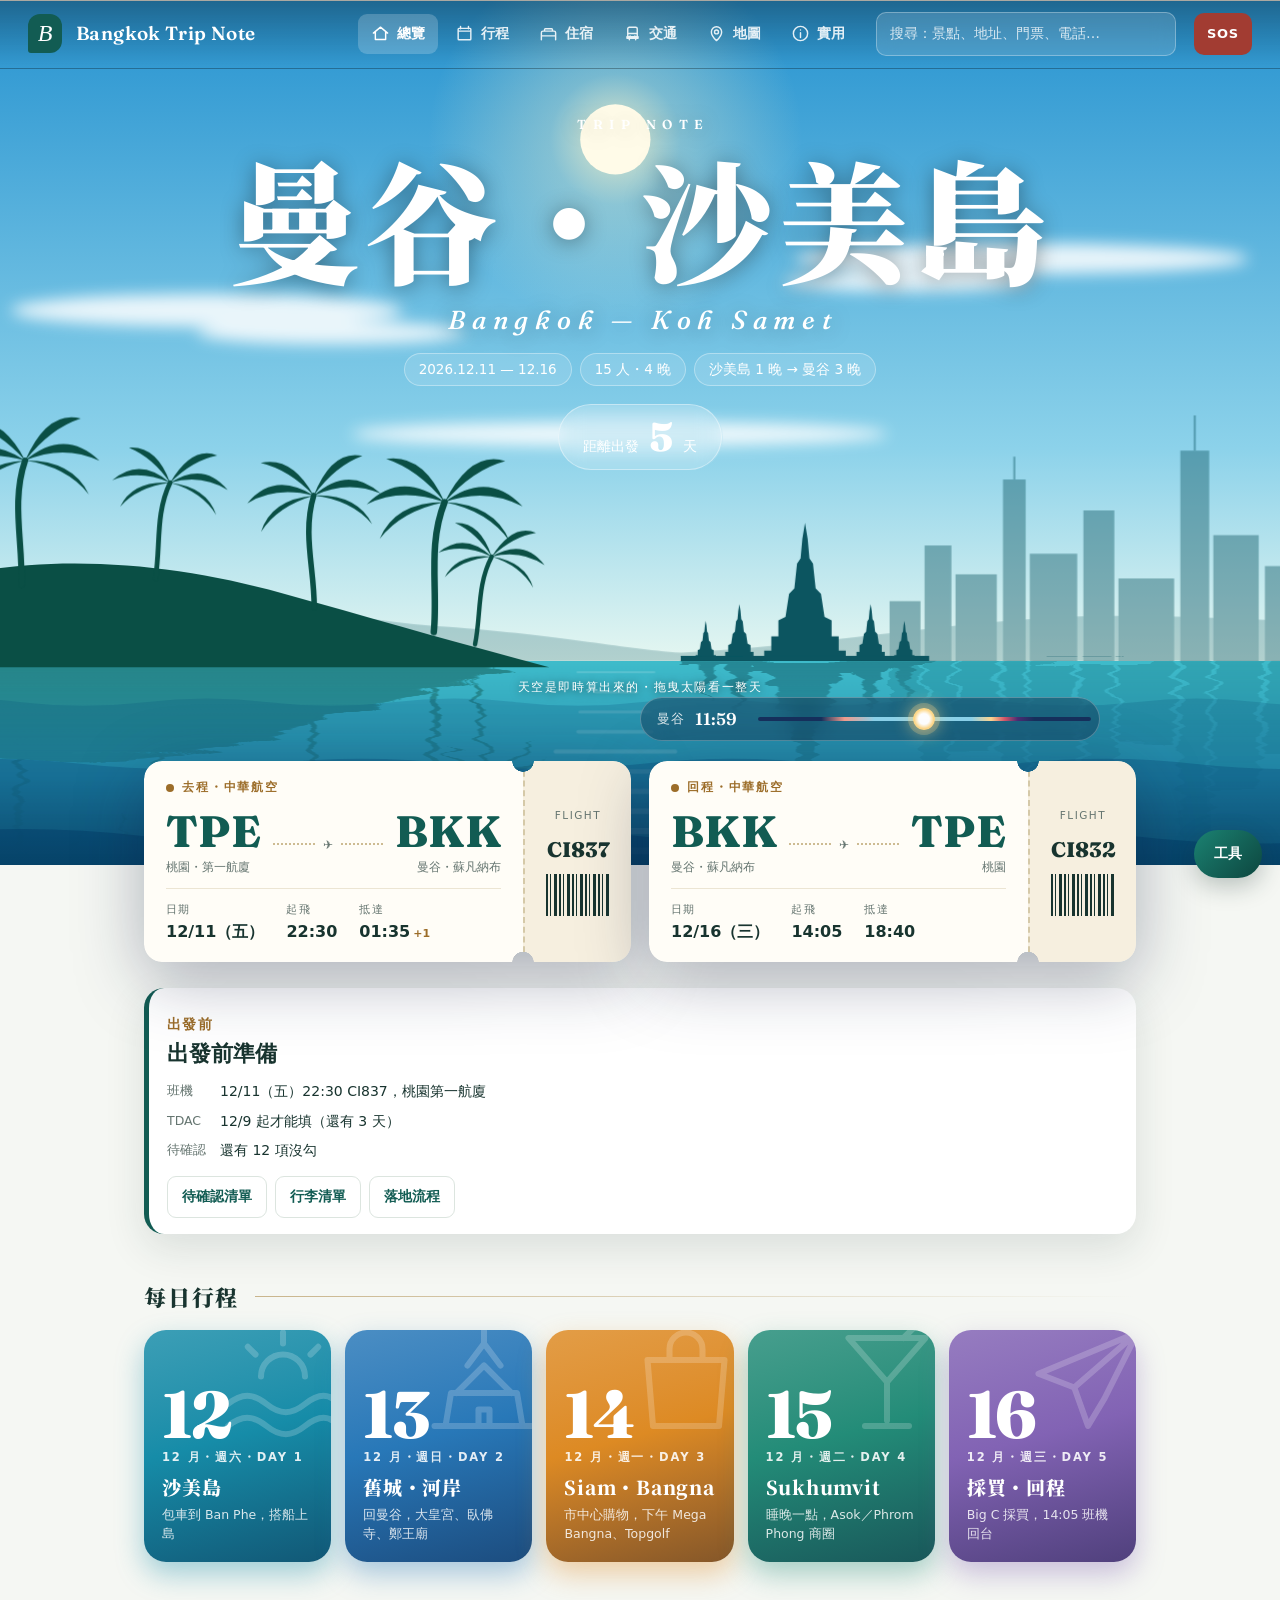
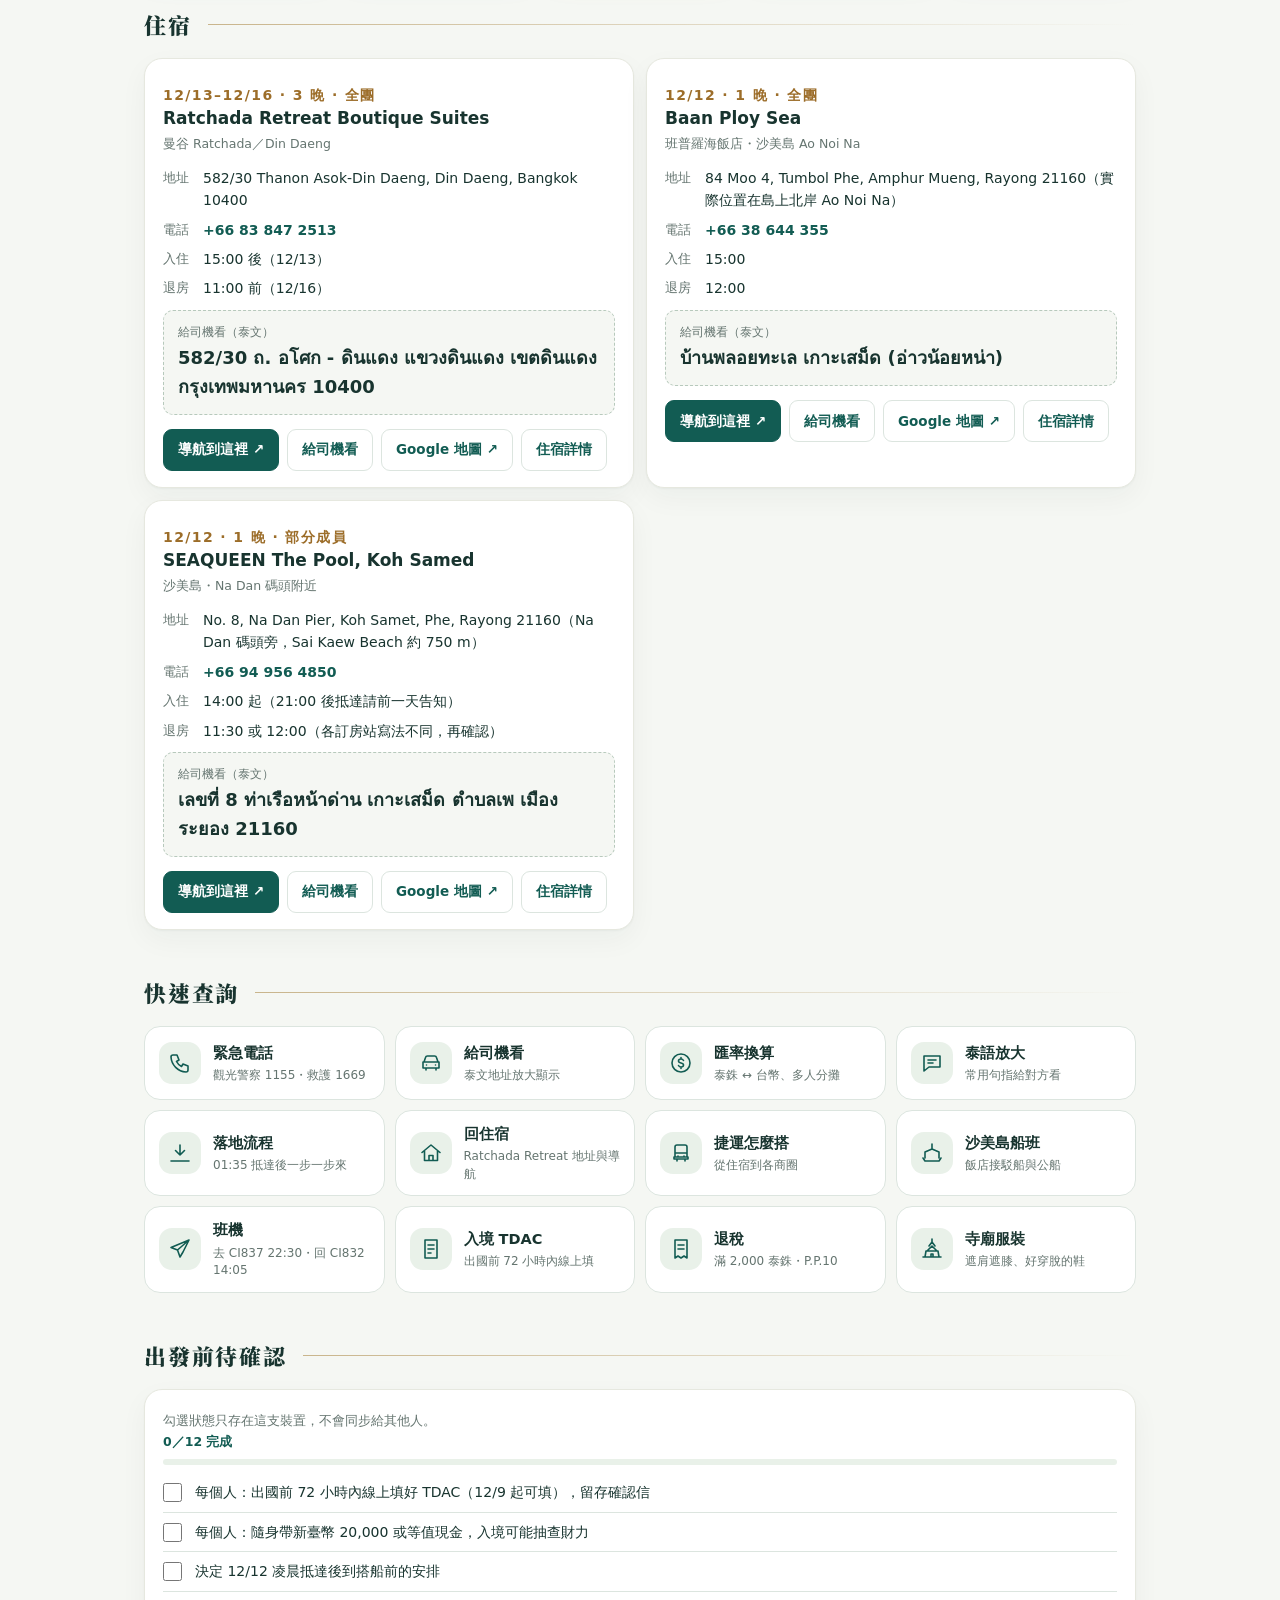
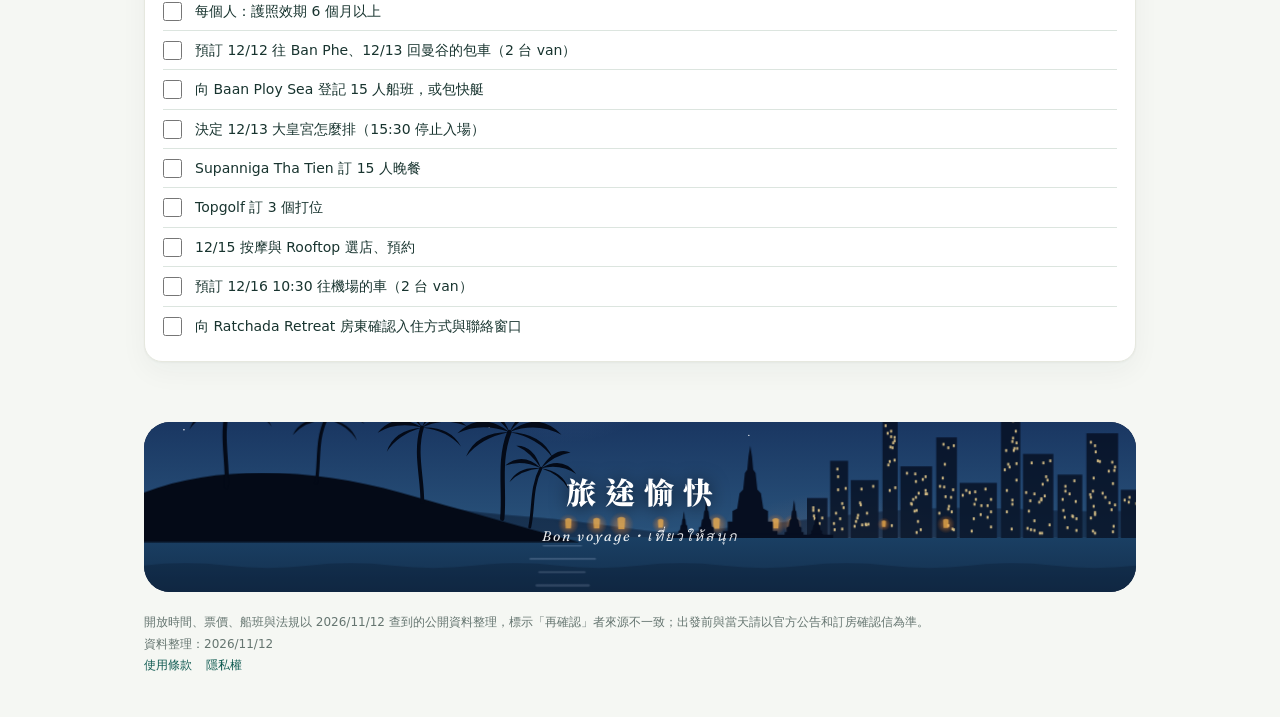
==== commit 98287df6: "Carry the design through every page: scene banners, day dioramas, departure boards, metro strip, fla" ====
--- a/index.html
+++ b/index.html
@@ -12,25 +12,26 @@
   <link rel="apple-touch-icon" href="apple-touch-icon.png">
   <meta name="apple-mobile-web-app-title" content="Trip Note">
   <link rel="stylesheet" href="vendor/leaflet.css">
-  <link rel="stylesheet" href="styles.css?v=20261117-guide8">
+  <link rel="stylesheet" href="styles.css?v=20261117-guide11">
   <link rel="preconnect" href="https://fonts.googleapis.com">
   <link rel="preconnect" href="https://fonts.gstatic.com" crossorigin>
   <link rel="stylesheet" href="https://fonts.googleapis.com/css2?family=Fraunces:ital,opsz,wght@0,9..144,600;0,9..144,800;1,9..144,500&family=Noto+Serif+TC:wght@700;900&display=swap">
-  <link rel="stylesheet" href="guide.css?v=20261117-guide8">
-  <link rel="stylesheet" href="immersive.css?v=20261117-guide8">
+  <link rel="stylesheet" href="guide.css?v=20261117-guide11">
+  <link rel="stylesheet" href="immersive.css?v=20261117-guide11">
   <script src="vendor/leaflet.js" defer></script>
-  <script src="data.js?v=20261117-guide8" defer></script>
-  <script src="itinerary.js?v=20261117-guide8" defer></script>
-  <script src="guide-data.js?v=20261117-guide8" defer></script>
-  <script src="scene.js?v=20261117-guide8" defer></script>
-  <script src="navigation.js?v=20261117-guide8" defer></script>
+  <script src="data.js?v=20261117-guide11" defer></script>
+  <script src="itinerary.js?v=20261117-guide11" defer></script>
+  <script src="guide-data.js?v=20261117-guide11" defer></script>
+  <script src="scene.js?v=20261117-guide11" defer></script>
+  <script src="navigation.js?v=20261117-guide11" defer></script>
   <script src="maps-config.js?v=20261012-live2" defer></script>
   <script src="google-maps.js?v=20261012-transit2" defer></script>
-  <script src="app.js?v=20261117-guide8" defer></script>
-  <script src="guide-app.js?v=20261117-guide8" defer></script>
+  <script src="app.js?v=20261117-guide11" defer></script>
+  <script src="guide-app.js?v=20261117-guide11" defer></script>
 </head>
 <body>
   <a class="skip" href="#view">跳到主要內容</a>
+  <div id="progress" class="progress" aria-hidden="true"></div>
   <header class="site-header">
     <a class="brand" href="#home" aria-label="Bangkok Trip Note 首頁"><span class="brand-symbol" aria-hidden="true">B</span><h1>Bangkok Trip Note</h1></a>
     <nav class="tabs" id="tabs" aria-label="攻略分頁"></nav>
--- a/immersive.css
+++ b/immersive.css
@@ -160,6 +160,76 @@
 .step{box-shadow:0 1px 2px #18342f0a,0 8px 22px #18342f0a;transition:box-shadow .2s}
 .step[open]{box-shadow:0 14px 34px #18342f1c}
 
+/* ==== Whole-site craft: banners, dioramas, boards, metro line, flashcards ==== */
+.progress{position:fixed;left:0;right:0;top:0;height:3px;z-index:1500;transform-origin:0 50%;transform:scaleX(0);background:linear-gradient(90deg,#1b8272,#ffba68,#d5586a);pointer-events:none}
+.banner{position:relative;isolation:isolate;overflow:hidden;display:grid;align-items:end;min-height:230px;border-radius:26px;margin-bottom:20px;color:#fff;background:var(--sky2,#16305c);box-shadow:0 18px 40px #0b163a2b;--p:0}
+.banner .scene,.day-head .scene,.stay-art .scene,.foot-scene .scene{position:absolute;inset:0;width:100%;height:100%;z-index:-1}
+.banner::after{content:"";position:absolute;inset:0;z-index:-1;background:linear-gradient(0deg,#000000ad,#0000 64%)}
+.banner-text{padding:24px 28px}
+.banner h2{font-family:var(--serif-tc);font-weight:900;font-size:40px;line-height:1.2;letter-spacing:.08em;text-shadow:0 2px 20px #0009}
+.banner p{font-size:14px;margin-top:4px;opacity:.94;text-shadow:0 1px 10px #000b}
+.day-head{isolation:isolate;display:grid;align-content:end;min-height:230px;--p:0}
+.day-head::before{content:"";position:absolute;inset:0;z-index:-1;background:linear-gradient(0deg,#000000b8,#0000002e 62%,#0000)}
+.day-head::after{color:#ffffff3d;z-index:-1;bottom:auto;top:-18px;right:16px;font-size:150px}
+.day-head h3,.day-head p{text-shadow:0 2px 14px #000a}
+.stay-art{position:relative;isolation:isolate;overflow:hidden;height:150px;margin:-18px -18px 16px;border-radius:17px 17px 0 0;--p:0;background:var(--sky2,#16305c)}
+.foot-scene{position:relative;isolation:isolate;overflow:hidden;display:grid;place-items:center;height:170px;border-radius:26px;margin-bottom:20px;color:#fff;text-align:center;--p:0;background:#0a1838}
+.foot-scene strong{display:block;font-family:var(--serif-tc);font-weight:900;font-size:30px;letter-spacing:.3em;text-indent:.3em;text-shadow:0 2px 18px #000a}
+.foot-scene span{display:block;font-family:var(--display);font-style:italic;font-size:14px;letter-spacing:.14em;margin-top:6px;opacity:.9}
+
+/* Departure board */
+.board{margin-top:14px;padding:14px 16px 10px;border-radius:16px;background:linear-gradient(180deg,#171e28,#0b1017);color:#ffd166;box-shadow:inset 0 1px 0 #ffffff17,0 12px 26px #0b101838;overflow-x:auto}
+.card .board-title{display:flex;align-items:center;gap:8px;margin:0 0 8px;font-size:11px;font-weight:700;letter-spacing:.2em;color:#8fa0b5}
+.board-title::before{content:"";width:7px;height:7px;border-radius:50%;background:#49e08a;box-shadow:0 0 9px #49e08a;animation:blink 2.4s ease-in-out infinite}
+@keyframes blink{50%{opacity:.25}}
+.board-row{display:grid;grid-template-columns:auto minmax(0,1fr) auto;gap:14px;align-items:center;padding:8px 0;border-top:1px solid #ffffff14}
+.board-row>span:not(.flaps){color:#eef3f9;font-size:14px;font-weight:600;white-space:nowrap}
+.board-row small{color:#8fa0b5;font-size:12px;white-space:nowrap}
+.flaps{display:inline-flex;gap:2px;perspective:300px}
+.flaps b{display:grid;place-items:center;width:21px;height:31px;border-radius:4px;background:linear-gradient(180deg,#2b3440 0 48%,#070a0f 48% 52%,#232b36 52%);font:700 18px/1 ui-monospace,"SF Mono","Cascadia Mono",Consolas,monospace;color:#ffd166;text-shadow:0 0 10px #ffd16666}
+.flaps b.sep{width:7px;background:none}
+.view:not([hidden]) .flaps b{animation:flap .7s cubic-bezier(.3,.7,.2,1) backwards;animation-delay:calc(var(--i)*70ms + .25s)}
+@keyframes flap{0%{transform:rotateX(-90deg);opacity:0}60%{transform:rotateX(18deg);opacity:1}100%{transform:none}}
+
+/* Metro line strip */
+.metro-wrap{margin:16px -18px 0;padding:14px 0 4px;border-top:1px solid var(--line)}
+.card .metro-name{margin:0 18px 6px;font-size:12px;font-weight:700;letter-spacing:.1em;color:var(--muted)}
+.card ol.metro{list-style:none;display:flex;margin:0;padding:10px 18px 12px 32px;overflow-x:auto;scroll-snap-type:x proximity;scrollbar-width:thin}
+.metro li{position:relative;flex:0 0 96px;margin:0;padding:28px 8px 0 0;font-size:12px;line-height:1.4;color:var(--muted);scroll-snap-align:start}
+.metro li::before{content:"";position:absolute;left:0;right:0;top:8px;height:6px;background:var(--line-c)}
+.metro li:last-child::before{display:none}
+.metro li::after{content:"";position:absolute;left:-6px;top:4px;width:14px;height:14px;box-sizing:border-box;border-radius:50%;background:#fff;border:3px solid var(--line-c)}
+.metro li.key{color:var(--ink)}
+.metro li.key::after{left:-10px;top:0;width:22px;height:22px;border-width:5px;box-shadow:0 0 0 4px color-mix(in srgb,var(--line-c) 18%,transparent)}
+.metro strong{display:block;font-weight:650}
+.metro li.key strong{font-weight:800;font-size:13.5px}
+.metro span{display:block;margin-top:2px;font-size:11.5px;color:var(--green);font-weight:650}
+
+/* Thai flashcards, call tiles, checklist meter, quick icons */
+.phrase-grid{display:grid;grid-template-columns:repeat(3,minmax(0,1fr));gap:10px;margin-top:12px}
+.phrase-grid button{display:grid;gap:4px;align-content:center;min-height:118px;padding:14px;text-align:left;border:1px solid var(--line);border-radius:16px;background:linear-gradient(160deg,#fffdf7,#f6f1e4);color:var(--ink);font:inherit;transition:transform .2s,box-shadow .2s}
+.phrase-grid button:hover{transform:translateY(-4px) rotate(-.6deg);box-shadow:0 12px 24px #18342f1f}
+.phrase-grid span{font-size:12px;font-weight:700;color:var(--gold);letter-spacing:.08em}
+.phrase-grid strong{font-size:23px;line-height:1.35;font-weight:700;overflow-wrap:anywhere}
+.phrase-grid small{font-size:11.5px;color:var(--muted)}
+.calls{display:grid;gap:8px;margin-top:12px}
+.meter{height:6px;margin:6px 0 2px;border-radius:3px;background:var(--soft);overflow:hidden}
+.meter span{display:block;width:0;height:100%;border-radius:3px;background:linear-gradient(90deg,#1b8272,#d39339);transition:width .5s cubic-bezier(.2,.8,.2,1)}
+.card .meter-text{margin:0;font-size:12.5px;font-weight:700;color:var(--green);font-variant-numeric:tabular-nums}
+.all-done .meter span{background:linear-gradient(90deg,#1b8272,#49c08a)}
+.quick a,.quick button{grid-template-columns:42px minmax(0,1fr);column-gap:12px;align-items:center}
+.quick svg{grid-row:1/3;width:42px;height:42px;box-sizing:border-box;padding:9px;border-radius:13px;background:var(--soft);fill:none;stroke:var(--green);stroke-width:1.6;stroke-linecap:round;stroke-linejoin:round;transition:background .2s,stroke .2s}
+.quick a:hover svg,.quick button:hover svg{background:var(--green);stroke:#fff}
+.quick strong{align-self:end}.quick span{align-self:start}
+.toc a{transition:transform .2s,border-color .2s,background .2s}
+.toc a:hover{transform:translateY(-2px);background:#fff}
+.sheet[open]{animation:sheetIn .38s cubic-bezier(.2,.8,.2,1)}
+.sheet::backdrop{animation:fadeIn .3s}
+@keyframes sheetIn{from{opacity:0;transform:translateY(44px) scale(.98)}}
+@keyframes fadeIn{from{opacity:0}}
+::view-transition-old(root){animation-duration:.22s}
+::view-transition-new(root){animation-duration:.38s}
+
 @media(max-width:980px){
   :root{--header-h:62px;--guide-pad:18px}
   .tabs{background:#ffffffe8;-webkit-backdrop-filter:saturate(1.5) blur(18px);backdrop-filter:saturate(1.5) blur(18px)}
@@ -186,9 +256,14 @@
   .view-title h2{font-size:25px}
   .day-head{padding:20px 18px}.day-head h3{font-size:23px}.day-head::after{font-size:130px;bottom:-30px}
   .timeline::before{left:12px}
+  .banner{min-height:190px;border-radius:22px}.banner-text{padding:18px 20px}.banner h2{font-size:31px}
+  .day-head{min-height:210px}.day-head::after{font-size:120px;top:-12px}
+  .flash{grid-template-columns:repeat(2,minmax(0,1fr))}.phrase-grid strong{font-size:20px}.phrase-grid button{min-height:104px;padding:12px}
+  .board-row{gap:10px}.board-row>span:not(.flaps){font-size:13px;white-space:normal}
+  .foot-scene{height:150px;border-radius:22px}.foot-scene strong{font-size:25px}
 }
 @media(prefers-reduced-motion:reduce){
-  .scene *,.hero-text *,.view,.rv.in{animation:none!important}
+  .scene *,.hero-text *,.view,.rv.in,.flaps b,.sheet[open]{animation:none!important}
   .hero-text,.sc-far,.sc-mid,.sc-near,.sc-stars{transform:none}
   .pass-body{transform:none}
   .hero-text{opacity:1}
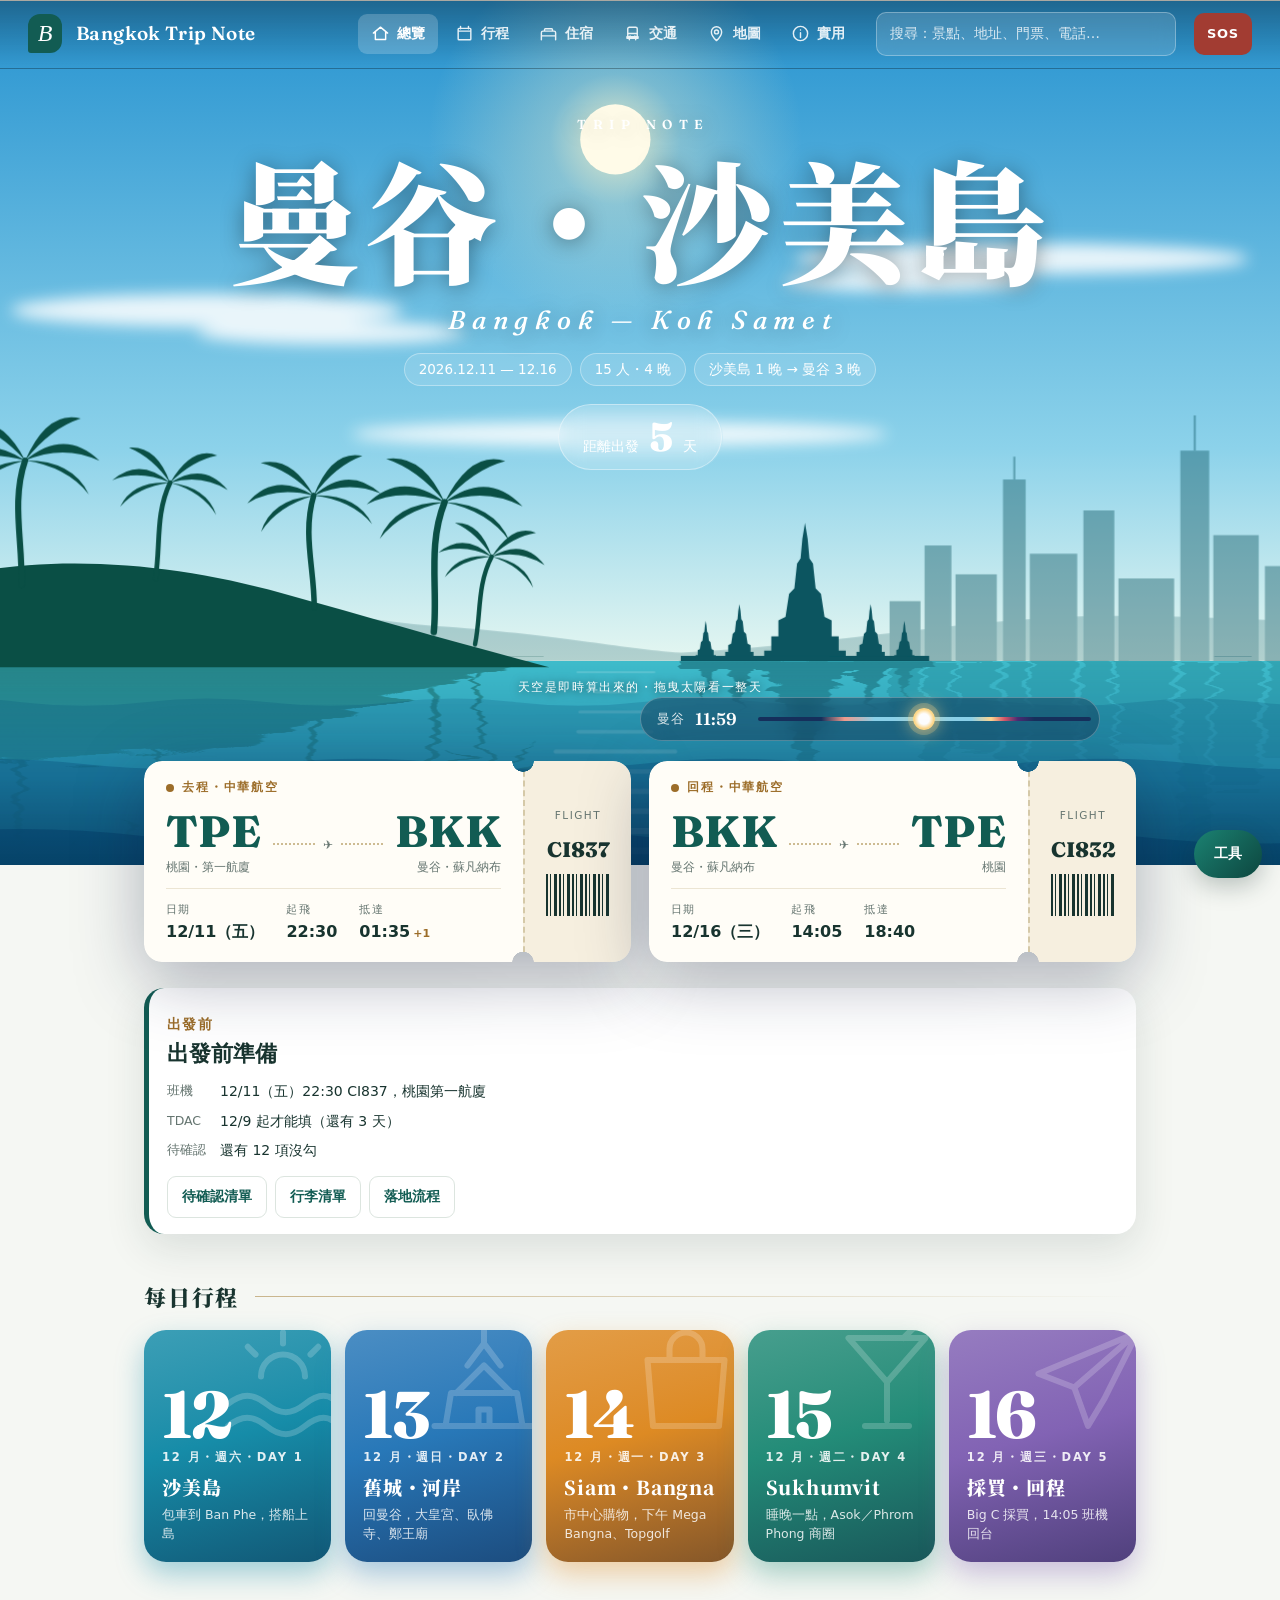
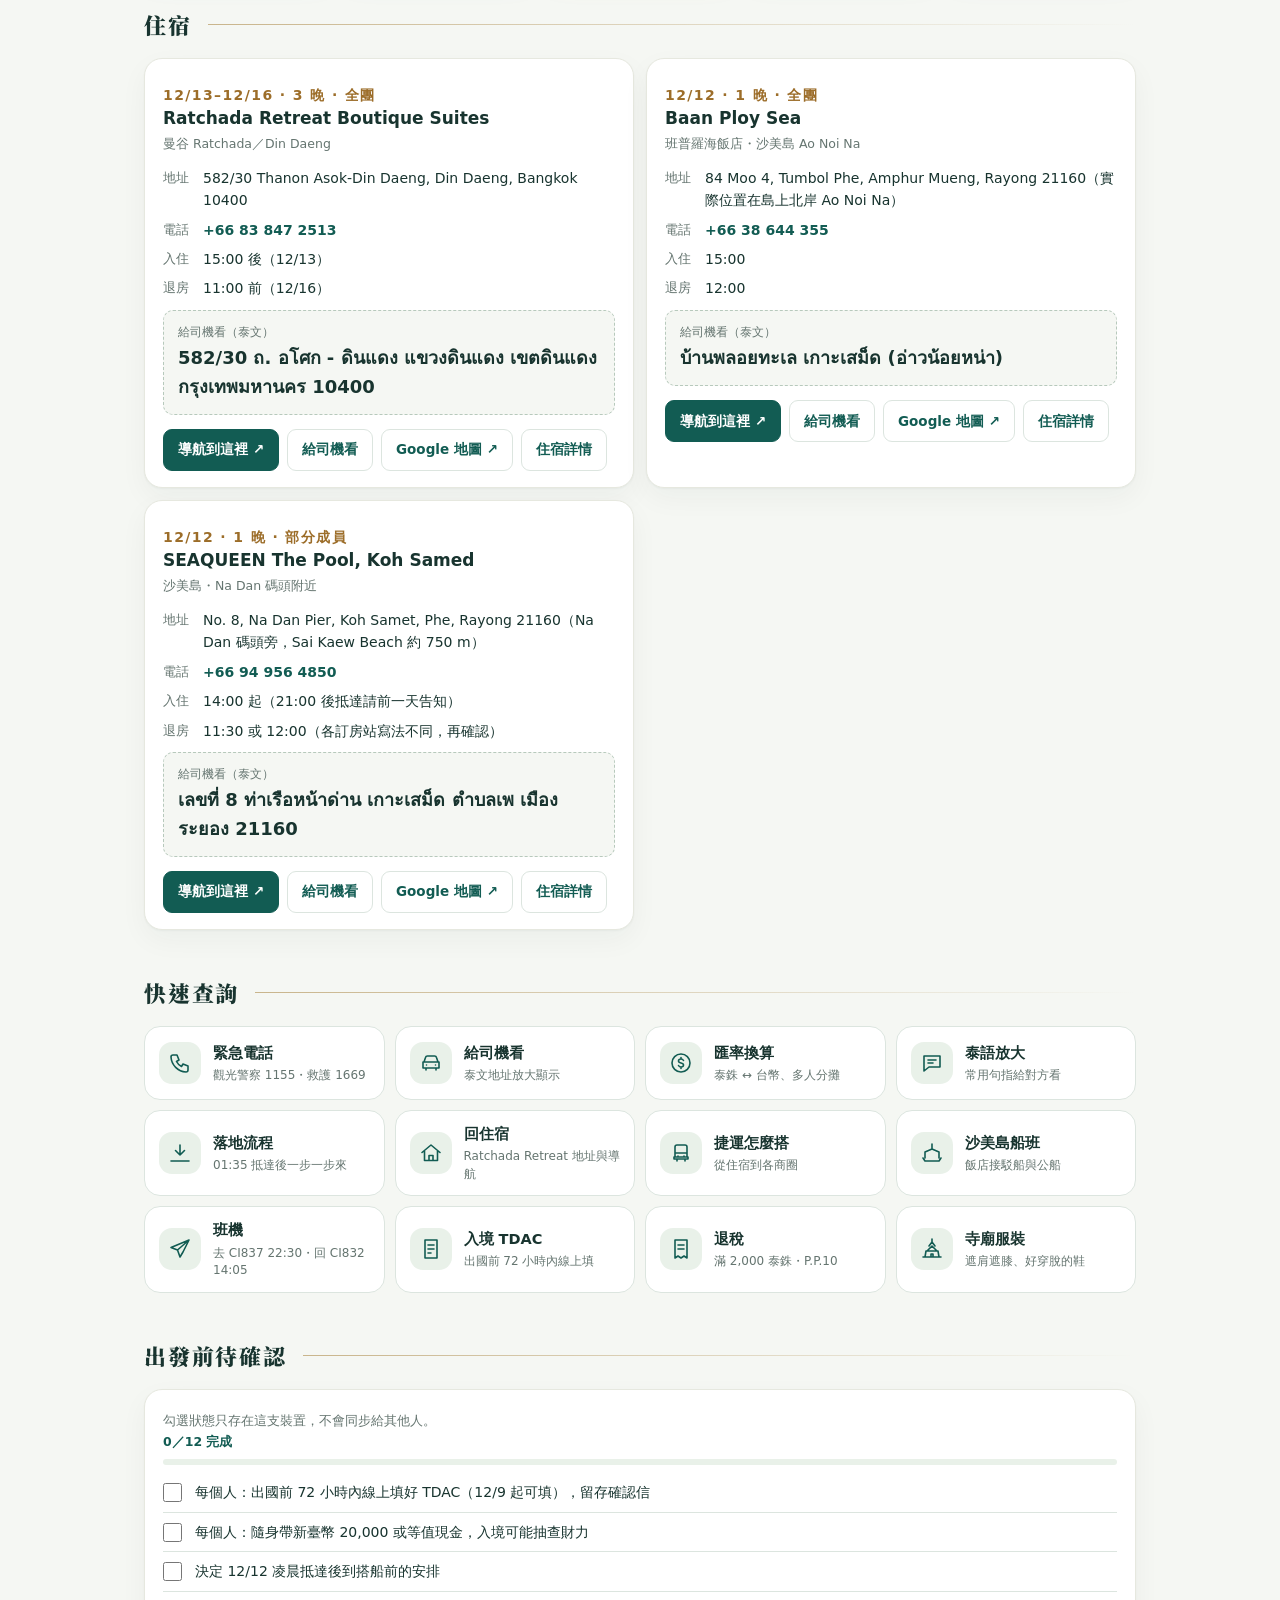
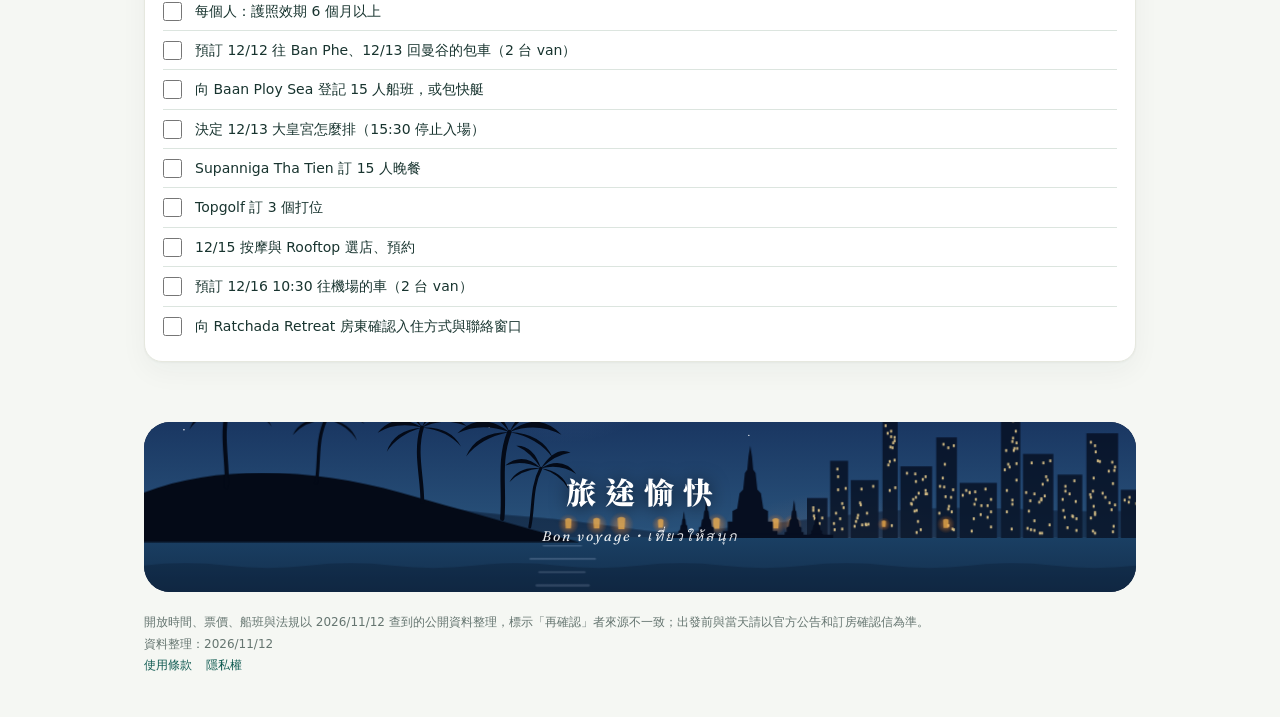
==== commit d3b579c2: "Fix flashcard grid class clash on small screens Co-Authored-By: Claude Fable 5.2 <noreply@anthropic." ====
--- a/index.html
+++ b/index.html
@@ -12,22 +12,22 @@
   <link rel="apple-touch-icon" href="apple-touch-icon.png">
   <meta name="apple-mobile-web-app-title" content="Trip Note">
   <link rel="stylesheet" href="vendor/leaflet.css">
-  <link rel="stylesheet" href="styles.css?v=20261117-guide11">
+  <link rel="stylesheet" href="styles.css?v=20261117-guide12">
   <link rel="preconnect" href="https://fonts.googleapis.com">
   <link rel="preconnect" href="https://fonts.gstatic.com" crossorigin>
   <link rel="stylesheet" href="https://fonts.googleapis.com/css2?family=Fraunces:ital,opsz,wght@0,9..144,600;0,9..144,800;1,9..144,500&family=Noto+Serif+TC:wght@700;900&display=swap">
-  <link rel="stylesheet" href="guide.css?v=20261117-guide11">
-  <link rel="stylesheet" href="immersive.css?v=20261117-guide11">
+  <link rel="stylesheet" href="guide.css?v=20261117-guide12">
+  <link rel="stylesheet" href="immersive.css?v=20261117-guide12">
   <script src="vendor/leaflet.js" defer></script>
-  <script src="data.js?v=20261117-guide11" defer></script>
-  <script src="itinerary.js?v=20261117-guide11" defer></script>
-  <script src="guide-data.js?v=20261117-guide11" defer></script>
-  <script src="scene.js?v=20261117-guide11" defer></script>
-  <script src="navigation.js?v=20261117-guide11" defer></script>
+  <script src="data.js?v=20261117-guide12" defer></script>
+  <script src="itinerary.js?v=20261117-guide12" defer></script>
+  <script src="guide-data.js?v=20261117-guide12" defer></script>
+  <script src="scene.js?v=20261117-guide12" defer></script>
+  <script src="navigation.js?v=20261117-guide12" defer></script>
   <script src="maps-config.js?v=20261012-live2" defer></script>
   <script src="google-maps.js?v=20261012-transit2" defer></script>
-  <script src="app.js?v=20261117-guide11" defer></script>
-  <script src="guide-app.js?v=20261117-guide11" defer></script>
+  <script src="app.js?v=20261117-guide12" defer></script>
+  <script src="guide-app.js?v=20261117-guide12" defer></script>
 </head>
 <body>
   <a class="skip" href="#view">跳到主要內容</a>
--- a/immersive.css
+++ b/immersive.css
@@ -258,7 +258,7 @@
   .timeline::before{left:12px}
   .banner{min-height:190px;border-radius:22px}.banner-text{padding:18px 20px}.banner h2{font-size:31px}
   .day-head{min-height:210px}.day-head::after{font-size:120px;top:-12px}
-  .flash{grid-template-columns:repeat(2,minmax(0,1fr))}.phrase-grid strong{font-size:20px}.phrase-grid button{min-height:104px;padding:12px}
+  .phrase-grid{grid-template-columns:repeat(2,minmax(0,1fr))}.phrase-grid strong{font-size:20px}.phrase-grid button{min-height:104px;padding:12px}
   .board-row{gap:10px}.board-row>span:not(.flaps){font-size:13px;white-space:normal}
   .foot-scene{height:150px;border-radius:22px}.foot-scene strong{font-size:25px}
 }
